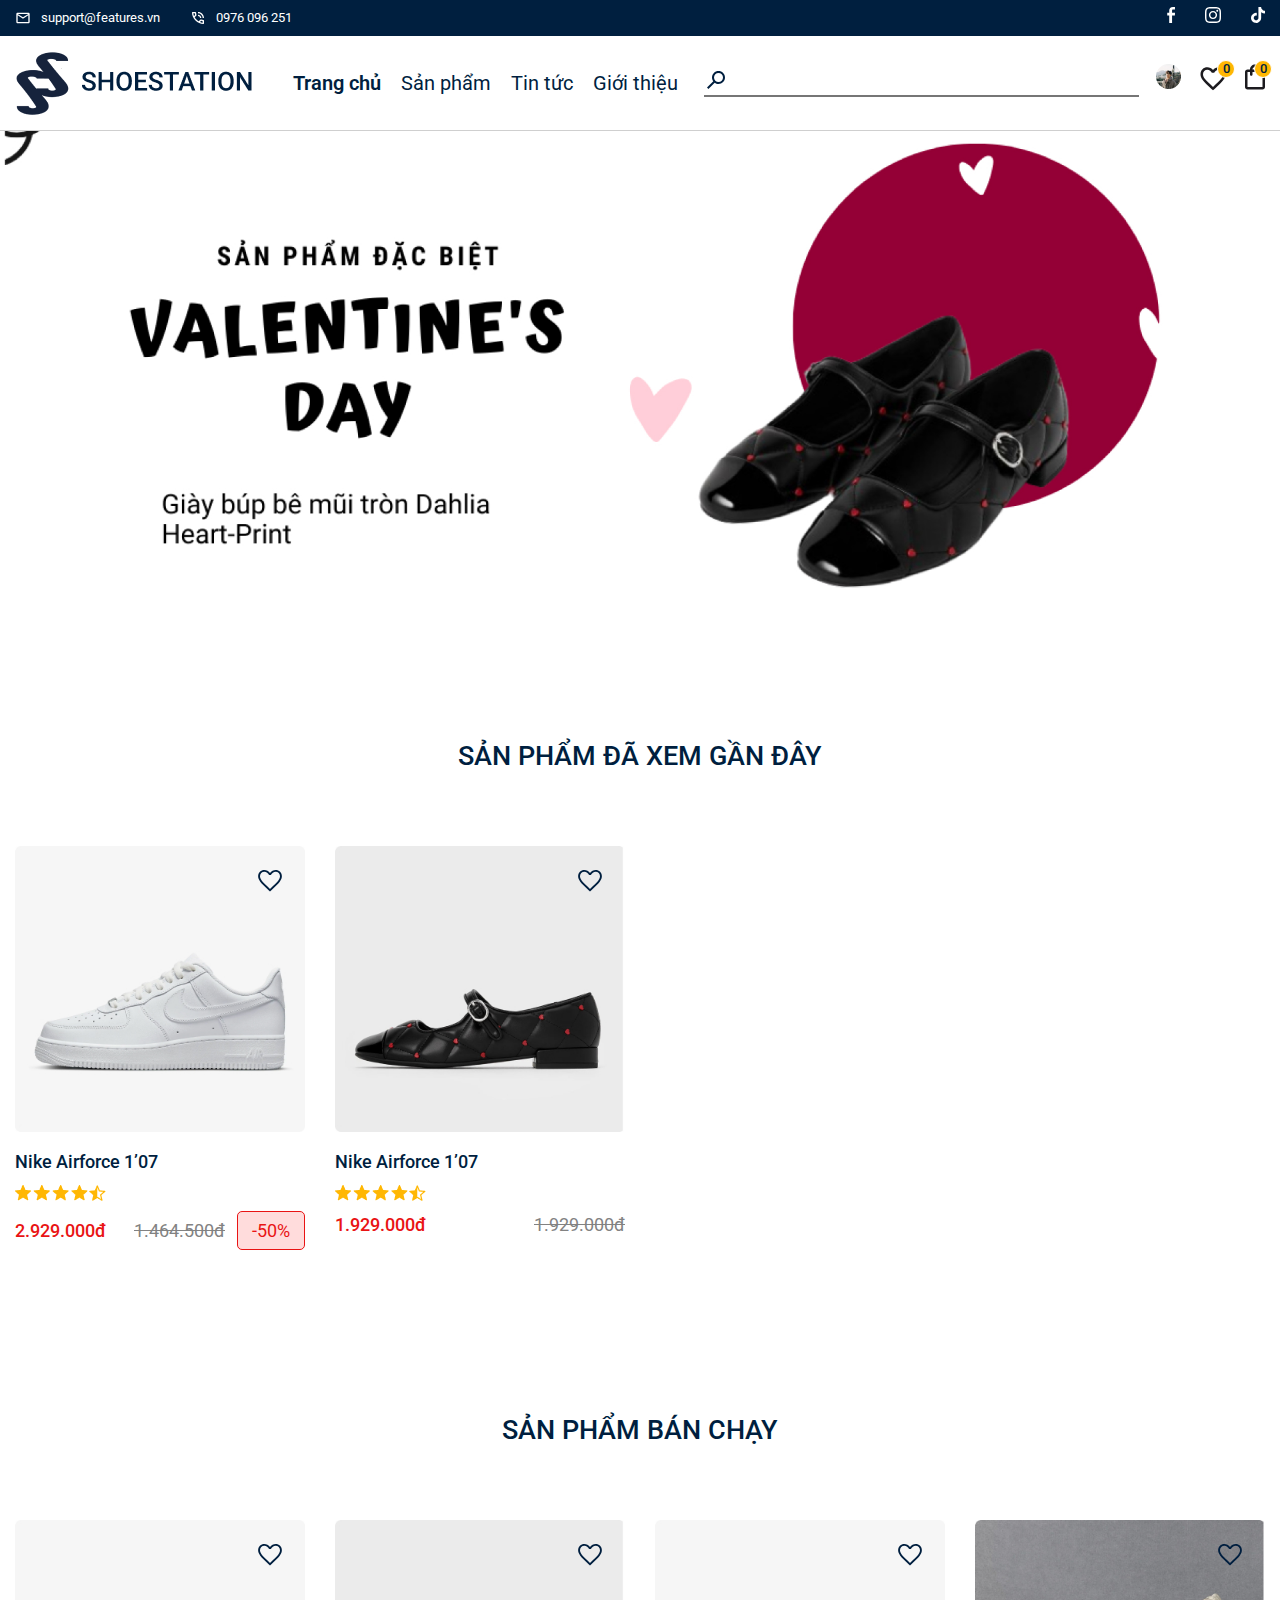
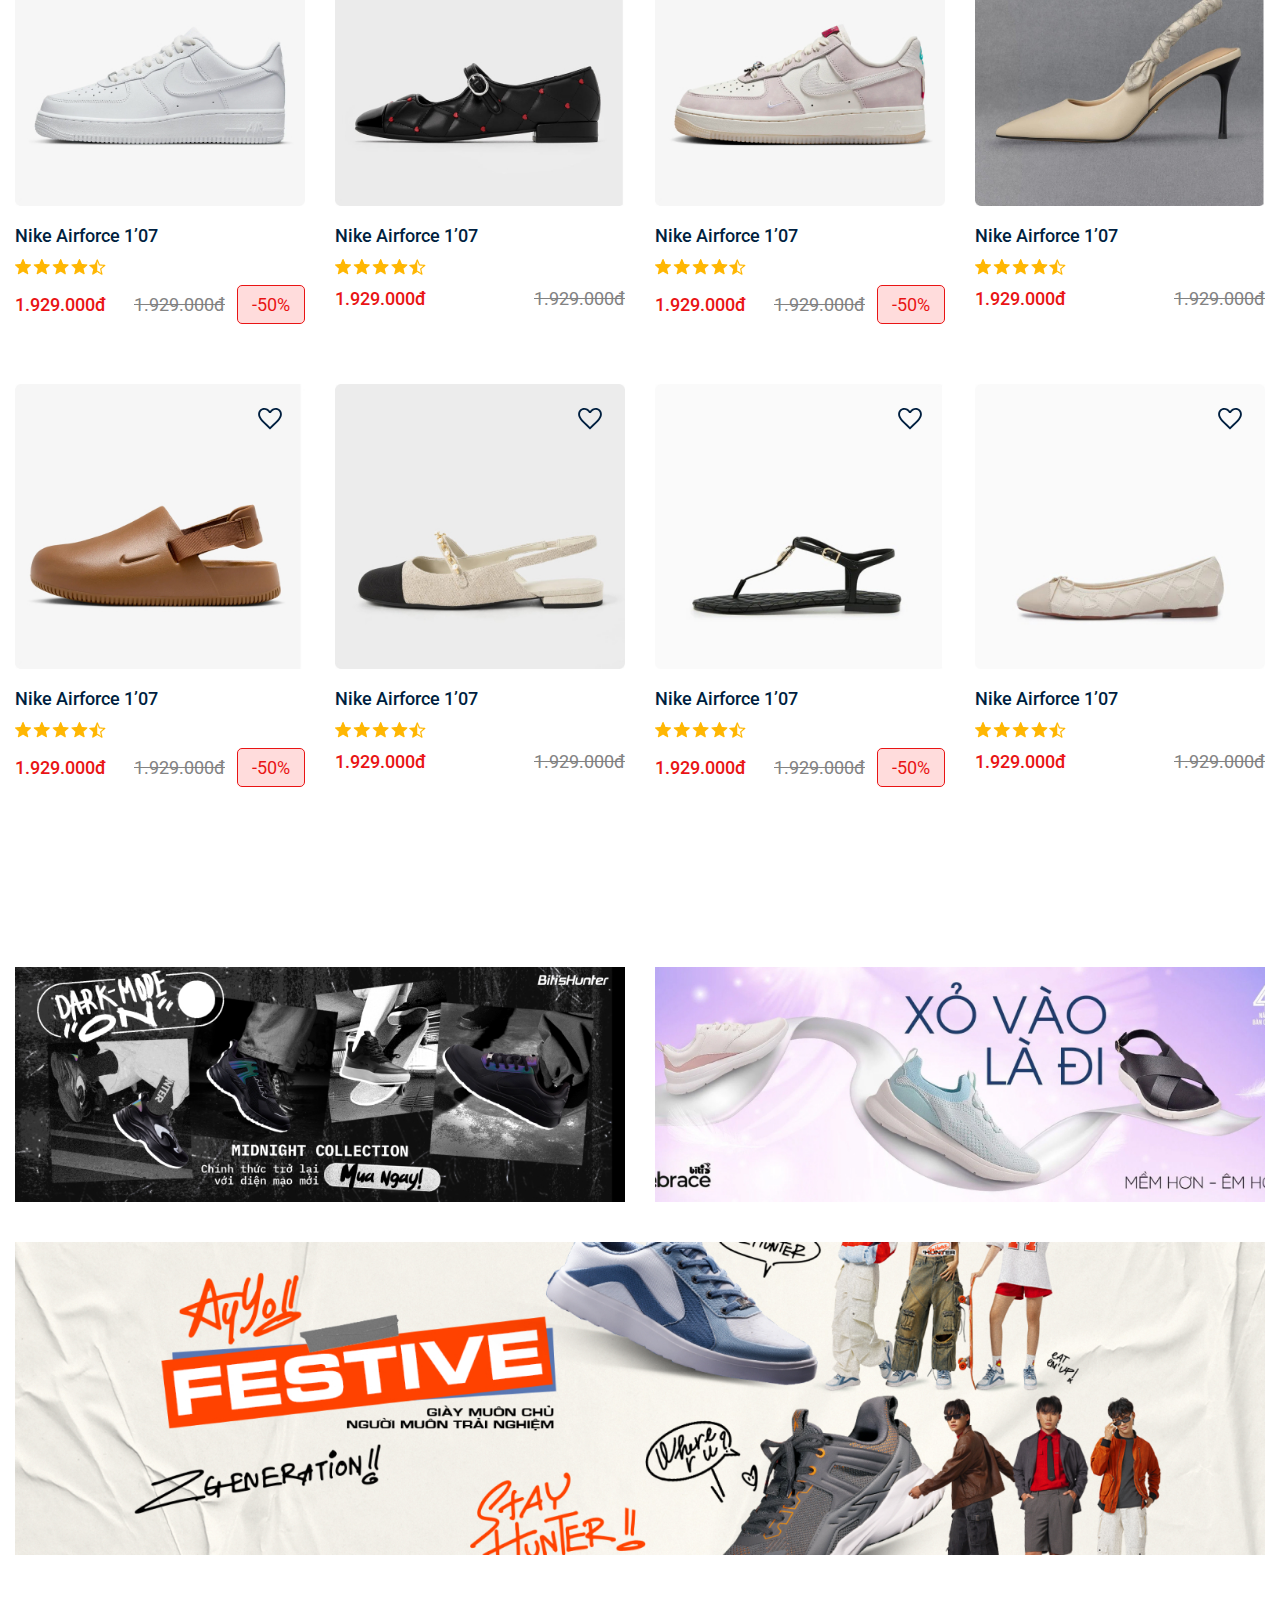
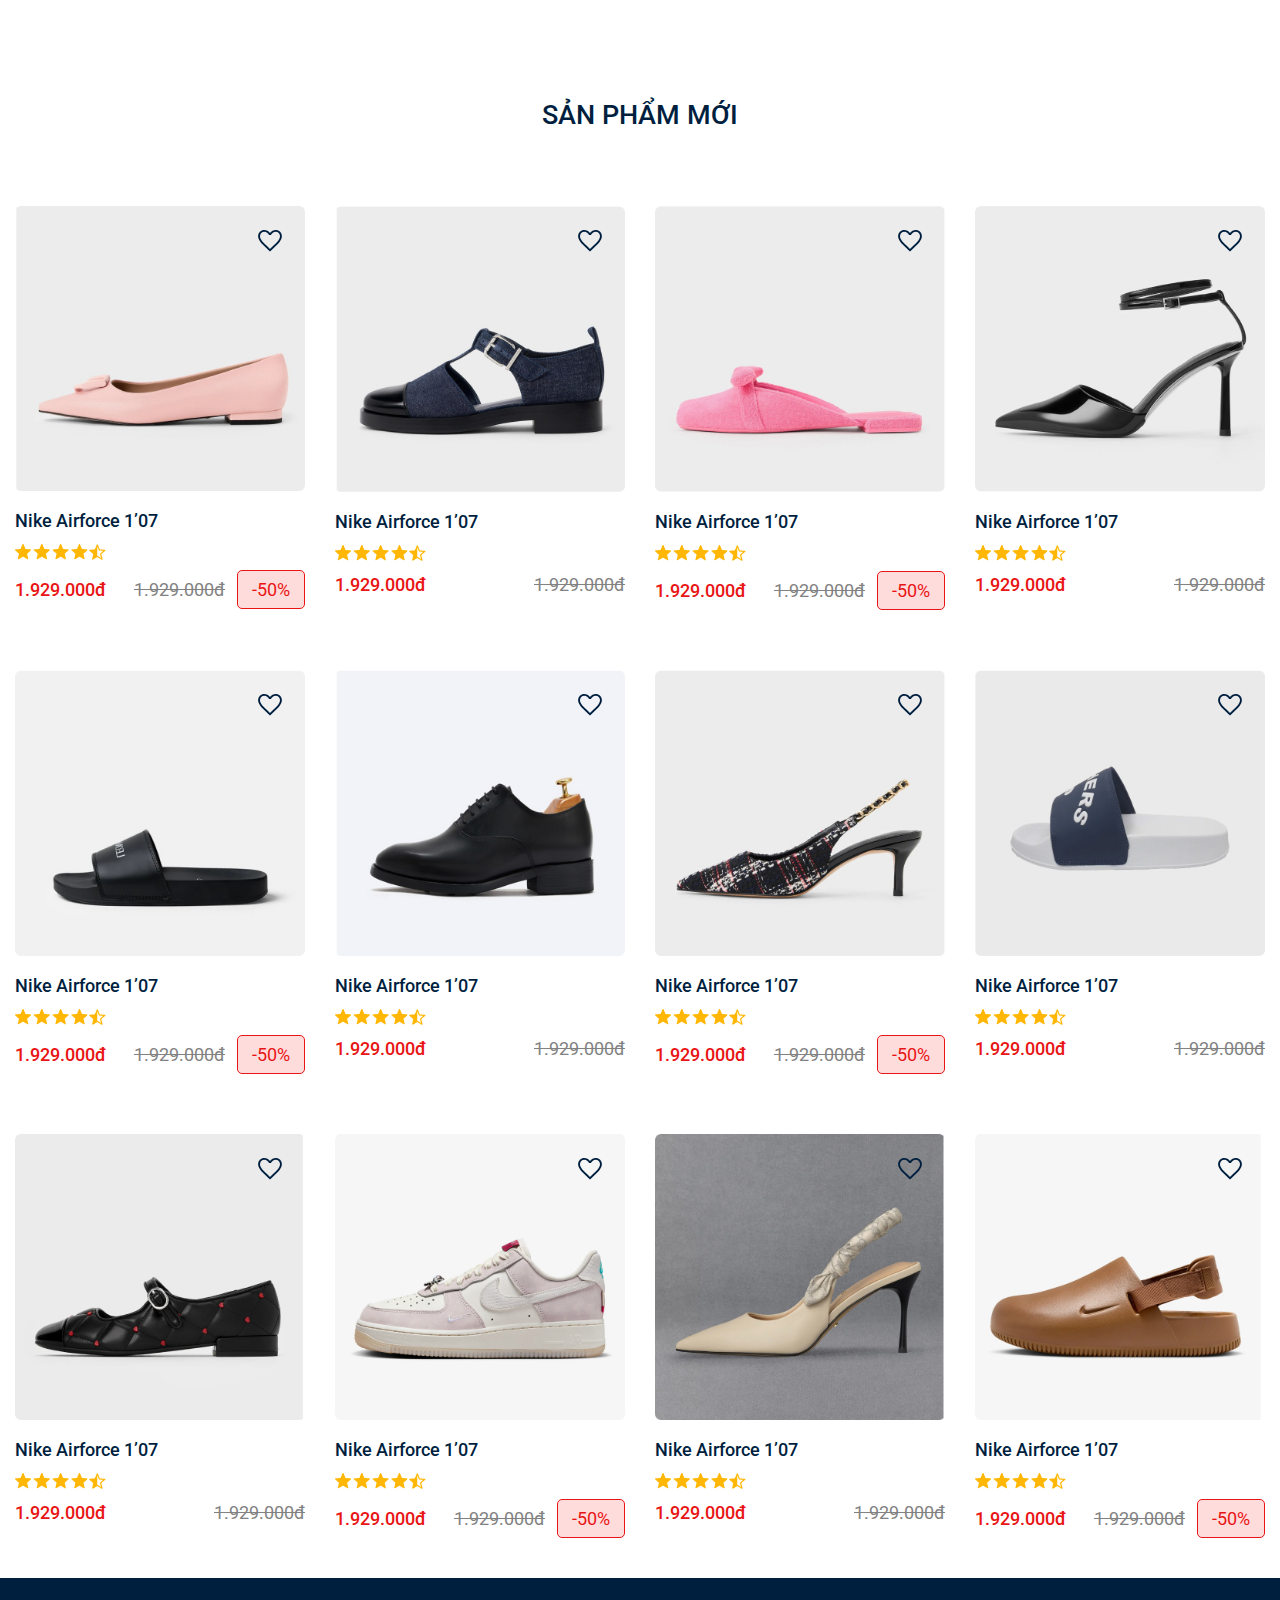
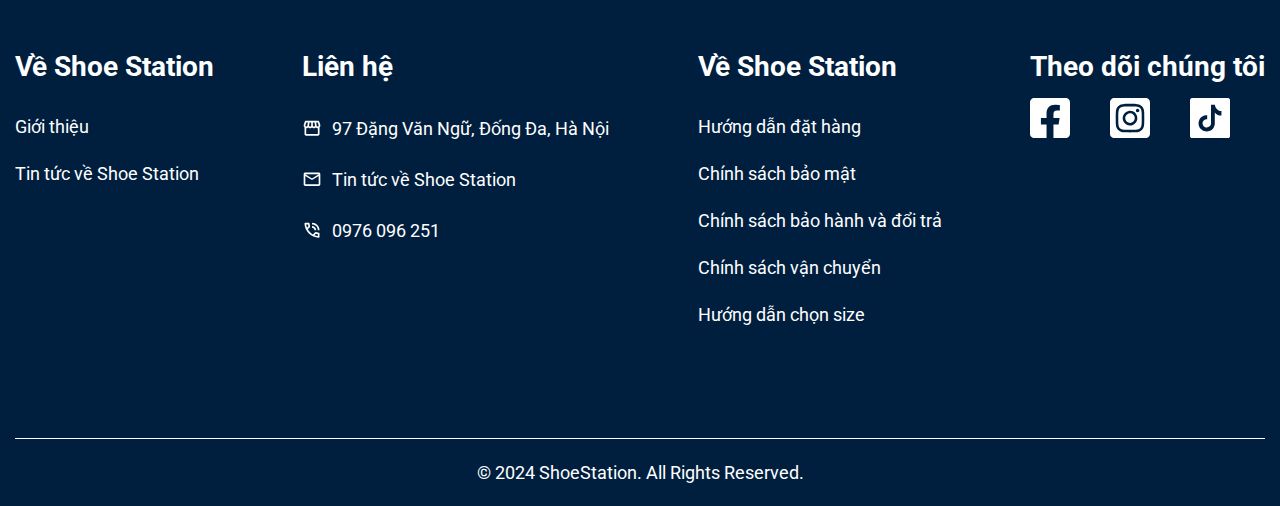
==== product.html @ 8f37c73a "update code" ====
<!DOCTYPE html>
<html lang="en">

<head>
  <meta charset="UTF-8">
  <meta name="viewport" content="width=device-width, initial-scale=1.0">
  <link rel="stylesheet" href="./css/style.css">
  <!-- font -->
  <link rel="preconnect" href="https://fonts.googleapis.com">
  <link rel="preconnect" href="https://fonts.gstatic.com" crossorigin>
  <link
    href="https://fonts.googleapis.com/css2?family=Roboto:ital,wght@0,300;0,400;0,500;1,300;1,400;1,500&display=swap"
    rel="stylesheet">
  <title>Shoestation</title>
</head>

<body>
  <div class="header-top">
    <div class="container">
      <div class="header-top__box">
        <div class="header-top__left">
          <div class="header-top__email">
            <svg xmlns="http://www.w3.org/2000/svg" width="16" height="16" viewBox="0 0 16 16" fill="none">
              <mask id="mask0_147_8189" style="mask-type:alpha" maskUnits="userSpaceOnUse" x="0" y="0" width="16"
                height="16">
                <rect width="16" height="16" fill="#D9D9D9" />
              </mask>
              <g mask="url(#mask0_147_8189)">
                <path
                  d="M2.66536 13.3327C2.2987 13.3327 1.98481 13.2021 1.7237 12.941C1.46259 12.6799 1.33203 12.366 1.33203 11.9993V3.99935C1.33203 3.63268 1.46259 3.31879 1.7237 3.05768C1.98481 2.79657 2.2987 2.66602 2.66536 2.66602H13.332C13.6987 2.66602 14.0126 2.79657 14.2737 3.05768C14.5348 3.31879 14.6654 3.63268 14.6654 3.99935V11.9993C14.6654 12.366 14.5348 12.6799 14.2737 12.941C14.0126 13.2021 13.6987 13.3327 13.332 13.3327H2.66536ZM7.9987 8.66602L2.66536 5.33268V11.9993H13.332V5.33268L7.9987 8.66602ZM7.9987 7.33268L13.332 3.99935H2.66536L7.9987 7.33268ZM2.66536 5.33268V3.99935V11.9993V5.33268Z"
                  fill="white" />
              </g>
            </svg>
            <a href="#">support@features.vn</a>
          </div>
          <div class="header-top__phone">
            <svg xmlns="http://www.w3.org/2000/svg" width="16" height="16" viewBox="0 0 16 16" fill="none">
              <mask id="mask0_147_8195" style="mask-type:alpha" maskUnits="userSpaceOnUse" x="0" y="0" width="16"
                height="16">
                <rect width="16" height="16" fill="#D9D9D9" />
              </mask>
              <g mask="url(#mask0_147_8195)">
                <path
                  d="M12.6667 8C12.6667 6.7 12.2139 5.59722 11.3083 4.69167C10.4028 3.78611 9.3 3.33333 8 3.33333V2C8.83333 2 9.61389 2.15833 10.3417 2.475C11.0694 2.79167 11.7028 3.21944 12.2417 3.75833C12.7806 4.29722 13.2083 4.93056 13.525 5.65833C13.8417 6.38611 14 7.16667 14 8H12.6667ZM10 8C10 7.44444 9.80556 6.97222 9.41667 6.58333C9.02778 6.19444 8.55556 6 8 6V4.66667C8.92222 4.66667 9.70833 4.99167 10.3583 5.64167C11.0083 6.29167 11.3333 7.07778 11.3333 8H10ZM13.3 14C11.9111 14 10.5389 13.6972 9.18333 13.0917C7.82778 12.4861 6.59444 11.6278 5.48333 10.5167C4.37222 9.40556 3.51389 8.17222 2.90833 6.81667C2.30278 5.46111 2 4.08889 2 2.7C2 2.5 2.06667 2.33333 2.2 2.2C2.33333 2.06667 2.5 2 2.7 2H5.4C5.55556 2 5.69444 2.05278 5.81667 2.15833C5.93889 2.26389 6.01111 2.38889 6.03333 2.53333L6.46667 4.86667C6.48889 5.04444 6.48333 5.19444 6.45 5.31667C6.41667 5.43889 6.35556 5.54444 6.26667 5.63333L4.65 7.26667C4.87222 7.67778 5.13611 8.075 5.44167 8.45833C5.74722 8.84167 6.08333 9.21111 6.45 9.56667C6.79444 9.91111 7.15556 10.2306 7.53333 10.525C7.91111 10.8194 8.31111 11.0889 8.73333 11.3333L10.3 9.76667C10.4 9.66667 10.5306 9.59167 10.6917 9.54167C10.8528 9.49167 11.0111 9.47778 11.1667 9.5L13.4667 9.96667C13.6222 10.0111 13.75 10.0917 13.85 10.2083C13.95 10.325 14 10.4556 14 10.6V13.3C14 13.5 13.9333 13.6667 13.8 13.8C13.6667 13.9333 13.5 14 13.3 14ZM4.01667 6L5.11667 4.9L4.83333 3.33333H3.35C3.40556 3.78889 3.48333 4.23889 3.58333 4.68333C3.68333 5.12778 3.82778 5.56667 4.01667 6ZM9.98333 11.9667C10.4167 12.1556 10.8583 12.3056 11.3083 12.4167C11.7583 12.5278 12.2111 12.6 12.6667 12.6333V11.1667L11.1 10.85L9.98333 11.9667Z"
                  fill="white" />
              </g>
            </svg>
            <a href="#">0976 096 251</a>
          </div>
        </div>
        <div class="header-top__right">
          <a href="#">
            <svg xmlns="http://www.w3.org/2000/svg" width="8" height="16" viewBox="0 0 8 16" fill="none">
              <path
                d="M2.21796 16V8.49234H0.234375V5.78922H2.21796V3.4804C2.21796 1.66611 3.38967 0 6.08955 0C7.18268 0 7.99101 0.10488 7.99101 0.10488L7.92732 2.62914C7.92732 2.62914 7.10296 2.6211 6.20338 2.6211C5.22976 2.6211 5.07377 3.07014 5.07377 3.81544V5.78922H8.00471L7.87718 8.49234H5.07377V16H2.21796Z"
                fill="white" />
            </svg>
          </a>
          <a href="#">
            <svg xmlns="http://www.w3.org/2000/svg" width="16" height="16" viewBox="0 0 16 16" fill="none">
              <path
                d="M5.33788 8C5.33788 6.5273 6.53146 5.33312 8.00423 5.33312C9.47699 5.33312 10.6712 6.5273 10.6712 8C10.6712 9.4727 9.47699 10.6669 8.00423 10.6669C6.53146 10.6669 5.33788 9.4727 5.33788 8ZM3.89616 8C3.89616 10.2688 5.73534 12.1079 8.00423 12.1079C10.2731 12.1079 12.1123 10.2688 12.1123 8C12.1123 5.7312 10.2731 3.8921 8.00423 3.8921C5.73534 3.8921 3.89616 5.7312 3.89616 8ZM11.3149 3.72922C11.3147 4.25941 11.7443 4.68939 12.2745 4.6896C12.8048 4.68981 13.2348 4.26018 13.235 3.72998C13.2352 3.19979 12.8055 2.76981 12.2753 2.7696C11.7453 2.76985 11.3153 3.19928 11.3149 3.72922ZM4.7721 14.5118C3.9921 14.4763 3.56814 14.3464 3.28641 14.2366C2.91289 14.0912 2.64638 13.918 2.36618 13.6382C2.08597 13.3584 1.91253 13.0922 1.76775 12.7187C1.65792 12.4371 1.528 12.013 1.49254 11.233C1.45376 10.3898 1.44601 10.1364 1.44601 8.00006C1.44601 5.86368 1.4544 5.61107 1.49254 4.7671C1.52806 3.98714 1.65895 3.5639 1.76775 3.28147C1.91317 2.90797 2.08636 2.64147 2.36618 2.36128C2.646 2.08109 2.91225 1.90765 3.28641 1.76288C3.56802 1.65306 3.9921 1.52314 4.7721 1.48768C5.61539 1.4489 5.86872 1.44115 8.00423 1.44115C10.1397 1.44115 10.3933 1.44954 11.2373 1.48768C12.0173 1.5232 12.4406 1.65408 12.723 1.76288C13.0965 1.90765 13.363 2.08147 13.6432 2.36128C13.9234 2.64109 14.0962 2.90797 14.2417 3.28147C14.3515 3.56307 14.4814 3.98714 14.5169 4.7671C14.5557 5.61107 14.5634 5.86368 14.5634 8.00006C14.5634 10.1364 14.5557 10.3891 14.5169 11.233C14.4813 12.013 14.3508 12.4369 14.2417 12.7187C14.0962 13.0922 13.9231 13.3587 13.6432 13.6382C13.3634 13.9178 13.0965 14.0912 12.723 14.2366C12.4414 14.3464 12.0173 14.4764 11.2373 14.5118C10.394 14.5506 10.1407 14.5583 8.00423 14.5583C5.86776 14.5583 5.61514 14.5506 4.7721 14.5118ZM4.70585 0.048448C3.85417 0.087232 3.2722 0.222272 2.76395 0.420032C2.2376 0.624256 1.79201 0.89824 1.34674 1.34278C0.901478 1.78733 0.628187 2.2336 0.423955 2.75994C0.226187 3.26848 0.0911417 3.85011 0.0523562 4.70176C0.0129306 5.55475 0.00390625 5.82746 0.00390625 8C0.00390625 10.1725 0.0129306 10.4452 0.0523562 11.2982C0.0911417 12.15 0.226187 12.7315 0.423955 13.2401C0.628187 13.7661 0.901542 14.2129 1.34674 14.6572C1.79195 15.1016 2.2376 15.3752 2.76395 15.58C3.27316 15.7777 3.85417 15.9128 4.70585 15.9516C5.55933 15.9903 5.8316 16 8.00423 16C10.1769 16 10.4496 15.991 11.3026 15.9516C12.1543 15.9128 12.7359 15.7777 13.2445 15.58C13.7705 15.3752 14.2164 15.1018 14.6617 14.6572C15.107 14.2127 15.3797 13.7661 15.5845 13.2401C15.7823 12.7315 15.918 12.1499 15.9561 11.2982C15.9949 10.4446 16.0039 10.1725 16.0039 8C16.0039 5.82746 15.9949 5.55475 15.9561 4.70176C15.9173 3.85005 15.7823 3.26816 15.5845 2.75994C15.3797 2.23392 15.1063 1.78803 14.6617 1.34278C14.2171 0.897536 13.7705 0.624256 13.2451 0.420032C12.7359 0.222272 12.1543 0.086592 11.3032 0.048448C10.4502 0.009664 10.1775 0 8.00487 0C5.83224 0 5.55933 0.009024 4.70585 0.048448Z"
                fill="white" />
            </svg>
          </a>
          <a href="#">
            <svg xmlns="http://www.w3.org/2000/svg" width="14" height="16" viewBox="0 0 14 16" fill="none">
              <path
                d="M13.9998 6.55969C12.6241 6.56298 11.282 6.13392 10.1633 5.33313V10.9181C10.1629 11.9525 9.84674 12.9622 9.25706 13.812C8.66738 14.6619 7.83229 15.3115 6.86347 15.6739C5.89464 16.0364 4.83825 16.0944 3.83556 15.8402C2.83286 15.5861 1.93165 15.0319 1.25243 14.2517C0.573211 13.4716 0.148357 12.5026 0.0346788 11.4745C-0.0789997 10.4464 0.123915 9.40803 0.616291 8.49833C1.10867 7.58863 1.86704 6.85093 2.78999 6.38387C3.71294 5.91681 4.75649 5.74265 5.7811 5.88469V8.69375C5.31224 8.54627 4.80876 8.55071 4.34258 8.70644C3.87639 8.86217 3.47134 9.16123 3.18525 9.56089C2.89916 9.96056 2.74668 10.4404 2.74958 10.9319C2.75247 11.4234 2.9106 11.9014 3.20137 12.2977C3.49214 12.694 3.9007 12.9882 4.36868 13.1385C4.83667 13.2887 5.34016 13.2872 5.80725 13.1342C6.27434 12.9812 6.68115 12.6845 6.96957 12.2866C7.258 11.8886 7.4133 11.4096 7.41329 10.9181V0H10.1633C10.1614 0.232231 10.1808 0.464146 10.2214 0.692813C10.317 1.20328 10.5157 1.68888 10.8053 2.11992C11.095 2.55096 11.4696 2.91837 11.9061 3.19969C12.5272 3.61034 13.2553 3.82922 13.9998 3.82906V6.55969Z"
                fill="white" />
            </svg>
          </a>
        </div>
      </div>
    </div>
  </div>
  <header class="section-header">
    <div class="container">
      <div class="header">
        <div class="header__logo">
          <img src="./images/logo.png" alt="logo">
        </div>
        <ul class="header__menu">
          <li class="header__menu-primary"><a href="#">Trang chủ</a></li>
          <li> <a href="sanpham.html">Sản phẩm</a></li>
          <li><a href="tintuc.html">Tin tức</a></li>
          <li><a href="gioithieu.html">Giới thiệu</a></li>
        </ul>
        <div class="header__right">
          <div class="header__right-search">
            <svg xmlns="http://www.w3.org/2000/svg" width="24" height="24" viewBox="0 0 24 24" fill="none">
              <mask id="mask0_147_8231" style="mask-type:alpha" maskUnits="userSpaceOnUse" x="0" y="0" width="24"
                height="24">
                <rect width="24" height="24" transform="matrix(-1 0 0 1 24 0)" fill="#D9D9D9" />
              </mask>
              <g mask="url(#mask0_147_8231)">
                <path
                  d="M4.4 21L10.7 14.7C11.2 15.1 11.775 15.4167 12.425 15.65C13.075 15.8833 13.7667 16 14.5 16C16.3167 16 17.8542 15.3708 19.1125 14.1125C20.3708 12.8542 21 11.3167 21 9.5C21 7.68333 20.3708 6.14583 19.1125 4.8875C17.8542 3.62917 16.3167 3 14.5 3C12.6833 3 11.1458 3.62917 9.8875 4.8875C8.62917 6.14583 8 7.68333 8 9.5C8 10.2333 8.11667 10.925 8.35 11.575C8.58333 12.225 8.9 12.8 9.3 13.3L3 19.6L4.4 21ZM14.5 14C13.25 14 12.1875 13.5625 11.3125 12.6875C10.4375 11.8125 10 10.75 10 9.5C10 8.25 10.4375 7.1875 11.3125 6.3125C12.1875 5.4375 13.25 5 14.5 5C15.75 5 16.8125 5.4375 17.6875 6.3125C18.5625 7.1875 19 8.25 19 9.5C19 10.75 18.5625 11.8125 17.6875 12.6875C16.8125 13.5625 15.75 14 14.5 14Z"
                  fill="#001F3F" />
              </g>
            </svg>
            <input type="text">
          </div>
          <div class="header__list-icon">
            <a href="#" class="header__avata"><img src="./images/avata.png" alt="avata">
            </a>
            <a href="#" class="header__wishlist">
              <svg xmlns="http://www.w3.org/2000/svg" width="30" height="30" viewBox="0 0 30 30" fill="none">
                <mask id="mask0_147_8240" style="mask-type:alpha" maskUnits="userSpaceOnUse" x="0" y="0" width="30"
                  height="30">
                  <rect width="30" height="30" fill="#D9D9D9" />
                </mask>
                <g mask="url(#mask0_147_8240)">
                  <path
                    d="M15 26.25L13.1875 24.625C11.0833 22.7292 9.34375 21.0938 7.96875 19.7188C6.59375 18.3437 5.5 17.1094 4.6875 16.0156C3.875 14.9219 3.30729 13.9167 2.98438 13C2.66146 12.0833 2.5 11.1458 2.5 10.1875C2.5 8.22917 3.15625 6.59375 4.46875 5.28125C5.78125 3.96875 7.41667 3.3125 9.375 3.3125C10.4583 3.3125 11.4896 3.54167 12.4687 4C13.4479 4.45833 14.2917 5.10417 15 5.9375C15.7083 5.10417 16.5521 4.45833 17.5313 4C18.5104 3.54167 19.5417 3.3125 20.625 3.3125C22.5833 3.3125 24.2188 3.96875 25.5313 5.28125C26.8438 6.59375 27.5 8.22917 27.5 10.1875C27.5 11.1458 27.3385 12.0833 27.0156 13C26.6927 13.9167 26.125 14.9219 25.3125 16.0156C24.5 17.1094 23.4063 18.3437 22.0312 19.7188C20.6562 21.0938 18.9167 22.7292 16.8125 24.625L15 26.25ZM15 22.875C17 21.0833 18.6458 19.5469 19.9375 18.2656C21.2292 16.9844 22.25 15.8698 23 14.9219C23.75 13.974 24.2708 13.1302 24.5625 12.3906C24.8542 11.651 25 10.9167 25 10.1875C25 8.9375 24.5833 7.89583 23.75 7.0625C22.9167 6.22917 21.875 5.8125 20.625 5.8125C19.6458 5.8125 18.7396 6.08854 17.9062 6.64063C17.0729 7.19271 16.5 7.89583 16.1875 8.75H13.8125C13.5 7.89583 12.9271 7.19271 12.0938 6.64063C11.2604 6.08854 10.3542 5.8125 9.375 5.8125C8.125 5.8125 7.08333 6.22917 6.25 7.0625C5.41667 7.89583 5 8.9375 5 10.1875C5 10.9167 5.14583 11.651 5.4375 12.3906C5.72917 13.1302 6.25 13.974 7 14.9219C7.75 15.8698 8.77083 16.9844 10.0625 18.2656C11.3542 19.5469 13 21.0833 15 22.875Z"
                    fill="#1C1B1F" />
                </g>
              </svg>
              <span>0</span>
            </a>
            <a href="#" class="header__cart">
              <svg xmlns="http://www.w3.org/2000/svg" width="20" height="26" viewBox="0 0 20 26" fill="none">
                <path
                  d="M2.5 25.5C1.8125 25.5 1.22396 25.2552 0.734375 24.7656C0.244792 24.276 0 23.6875 0 23V8C0 7.3125 0.244792 6.72396 0.734375 6.23438C1.22396 5.74479 1.8125 5.5 2.5 5.5H5C5 4.125 5.48958 2.94792 6.46875 1.96875C7.44792 0.989583 8.625 0.5 10 0.5C11.375 0.5 12.5521 0.989583 13.5312 1.96875C14.5104 2.94792 15 4.125 15 5.5H17.5C18.1875 5.5 18.776 5.74479 19.2656 6.23438C19.7552 6.72396 20 7.3125 20 8V23C20 23.6875 19.7552 24.276 19.2656 24.7656C18.776 25.2552 18.1875 25.5 17.5 25.5H2.5ZM2.5 23H17.5V8H15V10.5C15 10.8542 14.8802 11.151 14.6406 11.3906C14.401 11.6302 14.1042 11.75 13.75 11.75C13.3958 11.75 13.099 11.6302 12.8594 11.3906C12.6198 11.151 12.5 10.8542 12.5 10.5V8H7.5V10.5C7.5 10.8542 7.38021 11.151 7.14063 11.3906C6.90104 11.6302 6.60417 11.75 6.25 11.75C5.89583 11.75 5.59896 11.6302 5.35937 11.3906C5.11979 11.151 5 10.8542 5 10.5V8H2.5V23ZM7.5 5.5H12.5C12.5 4.8125 12.2552 4.22396 11.7656 3.73438C11.276 3.24479 10.6875 3 10 3C9.3125 3 8.72396 3.24479 8.23438 3.73438C7.74479 4.22396 7.5 4.8125 7.5 5.5Z"
                  fill="#1C1B1F" />
              </svg>
              <span>0</span>
            </a>
          </div>
        </div>
      </div>
    </div>
  </header>
  <section>
    <a href="#">
      <img src="./images/banner.jpg" alt="banner">
    </a>
  </section>
  <!-- san pham da xem gan day -->
  <section class="section">
    <div class="container">
      <h2 class="title">SẢN PHẨM ĐÃ XEM GẦN ĐÂY</h2>
      <div class="row">
        <div class="col" style="--col-xs: 6; --col-md: 4; --col-lg: 3; --col-xl: 3">
          <a href="#" class="product">
            <div class="product__box-img">
              <img src="./images/product.jpg" alt="product">

              <svg xmlns="http://www.w3.org/2000/svg" width="24" height="23" viewBox="0 0 24 23" fill="none">
                <path
                  d="M12 22.4086L10.6202 21.1682C8.54808 19.2884 6.83454 17.673 5.47956 16.3221C4.1246 14.9711 3.0509 13.7688 2.25844 12.7151C1.46596 11.6614 0.912271 10.7003 0.597375 9.83169C0.282458 8.9631 0.125 8.0817 0.125 7.18747C0.125 5.41345 0.723156 3.92828 1.91947 2.73197C3.11578 1.53566 4.60095 0.9375 6.37497 0.9375C7.46632 0.9375 8.49757 1.19272 9.46872 1.70316C10.4399 2.21357 11.2836 2.94554 12 3.89906C12.7163 2.94554 13.5601 2.21357 14.5312 1.70316C15.5024 1.19272 16.5336 0.9375 17.625 0.9375C19.399 0.9375 20.8842 1.53566 22.0805 2.73197C23.2768 3.92828 23.8749 5.41345 23.8749 7.18747C23.8749 8.0817 23.7175 8.9631 23.4026 9.83169C23.0877 10.7003 22.534 11.6614 21.7415 12.7151C20.949 13.7688 19.8773 14.9711 18.5264 16.3221C17.1754 17.673 15.4599 19.2884 13.3798 21.1682L12 22.4086ZM12 19.875C14 18.0753 15.6458 16.5328 16.9375 15.2476C18.2291 13.9623 19.25 12.8457 20 11.8978C20.75 10.9499 21.2708 10.1081 21.5625 9.37256C21.8541 8.63698 22 7.90862 22 7.18747C22 5.93747 21.5833 4.8958 20.75 4.06247C19.9166 3.22914 18.875 2.81247 17.625 2.81247C16.6378 2.81247 15.7255 3.09252 14.8882 3.65263C14.0509 4.21271 13.3878 4.99196 12.899 5.99038H11.1009C10.6041 4.98396 9.93908 4.2027 9.10575 3.6466C8.27242 3.09051 7.36216 2.81247 6.37497 2.81247C5.13299 2.81247 4.09332 3.22914 3.25597 4.06247C2.41864 4.8958 1.99997 5.93747 1.99997 7.18747C1.99997 7.90862 2.1458 8.63698 2.43747 9.37256C2.72914 10.1081 3.24997 10.9499 3.99997 11.8978C4.74997 12.8457 5.7708 13.9603 7.06247 15.2416C8.35414 16.5228 9.99997 18.0673 12 19.875Z"
                  fill="#001F3F" />
              </svg>

            </div>
            <div class="product__content">
              <div class="product__name">Nike Airforce 1’07</div>
              <div class="product__star">
                <img src="./images/star.png" alt="star">
              </div>
              <div class="product__price">
                <div>
                  <span class="product__price-now">2.929.000đ</span>
                  <span class="product__price-del">1.464.500đ</span>
                </div>
                <div class="product__sale">-50%</div>
              </div>
            </div>
          </a>
        </div>
        <div class="col" style="--col-xs: 6; --col-md: 4; --col-lg: 3; --col-xl: 3">
          <a href="#" class="product">
            <div class="product__box-img">
              <img src="./images/product2.jpg" alt="product">

              <svg xmlns="http://www.w3.org/2000/svg" width="24" height="23" viewBox="0 0 24 23" fill="none">
                <path
                  d="M12 22.4086L10.6202 21.1682C8.54808 19.2884 6.83454 17.673 5.47956 16.3221C4.1246 14.9711 3.0509 13.7688 2.25844 12.7151C1.46596 11.6614 0.912271 10.7003 0.597375 9.83169C0.282458 8.9631 0.125 8.0817 0.125 7.18747C0.125 5.41345 0.723156 3.92828 1.91947 2.73197C3.11578 1.53566 4.60095 0.9375 6.37497 0.9375C7.46632 0.9375 8.49757 1.19272 9.46872 1.70316C10.4399 2.21357 11.2836 2.94554 12 3.89906C12.7163 2.94554 13.5601 2.21357 14.5312 1.70316C15.5024 1.19272 16.5336 0.9375 17.625 0.9375C19.399 0.9375 20.8842 1.53566 22.0805 2.73197C23.2768 3.92828 23.8749 5.41345 23.8749 7.18747C23.8749 8.0817 23.7175 8.9631 23.4026 9.83169C23.0877 10.7003 22.534 11.6614 21.7415 12.7151C20.949 13.7688 19.8773 14.9711 18.5264 16.3221C17.1754 17.673 15.4599 19.2884 13.3798 21.1682L12 22.4086ZM12 19.875C14 18.0753 15.6458 16.5328 16.9375 15.2476C18.2291 13.9623 19.25 12.8457 20 11.8978C20.75 10.9499 21.2708 10.1081 21.5625 9.37256C21.8541 8.63698 22 7.90862 22 7.18747C22 5.93747 21.5833 4.8958 20.75 4.06247C19.9166 3.22914 18.875 2.81247 17.625 2.81247C16.6378 2.81247 15.7255 3.09252 14.8882 3.65263C14.0509 4.21271 13.3878 4.99196 12.899 5.99038H11.1009C10.6041 4.98396 9.93908 4.2027 9.10575 3.6466C8.27242 3.09051 7.36216 2.81247 6.37497 2.81247C5.13299 2.81247 4.09332 3.22914 3.25597 4.06247C2.41864 4.8958 1.99997 5.93747 1.99997 7.18747C1.99997 7.90862 2.1458 8.63698 2.43747 9.37256C2.72914 10.1081 3.24997 10.9499 3.99997 11.8978C4.74997 12.8457 5.7708 13.9603 7.06247 15.2416C8.35414 16.5228 9.99997 18.0673 12 19.875Z"
                  fill="#001F3F" />
              </svg>
            </div>
            <div class="product__content">
              <div class="product__name">Nike Airforce 1’07</div>
              <div class="product__star">
                <img src="./images/star.png" alt="star">
              </div>
              <div class="product__price">
                <span class="product__price-now">1.929.000đ</span>
                <span class="product__price-del">1.929.000đ</span>
              </div>
            </div>
          </a>
        </div>
      </div>
    </div>
  </section>
  <!-- san pham ban -->
  <section class="section">
    <div class="container">
      <h2 class="title">SẢN PHẨM BÁN CHẠY</h2>
      <div class="row">
        <div class="col" style="--col-xs: 6; --col-md: 4; --col-lg: 3; --col-xl: 3">
          <a href="#" class="product">
            <div class="product__box-img">
              <img src="./images/product.jpg" alt="product">

              <svg xmlns="http://www.w3.org/2000/svg" width="24" height="23" viewBox="0 0 24 23" fill="none">
                <path
                  d="M12 22.4086L10.6202 21.1682C8.54808 19.2884 6.83454 17.673 5.47956 16.3221C4.1246 14.9711 3.0509 13.7688 2.25844 12.7151C1.46596 11.6614 0.912271 10.7003 0.597375 9.83169C0.282458 8.9631 0.125 8.0817 0.125 7.18747C0.125 5.41345 0.723156 3.92828 1.91947 2.73197C3.11578 1.53566 4.60095 0.9375 6.37497 0.9375C7.46632 0.9375 8.49757 1.19272 9.46872 1.70316C10.4399 2.21357 11.2836 2.94554 12 3.89906C12.7163 2.94554 13.5601 2.21357 14.5312 1.70316C15.5024 1.19272 16.5336 0.9375 17.625 0.9375C19.399 0.9375 20.8842 1.53566 22.0805 2.73197C23.2768 3.92828 23.8749 5.41345 23.8749 7.18747C23.8749 8.0817 23.7175 8.9631 23.4026 9.83169C23.0877 10.7003 22.534 11.6614 21.7415 12.7151C20.949 13.7688 19.8773 14.9711 18.5264 16.3221C17.1754 17.673 15.4599 19.2884 13.3798 21.1682L12 22.4086ZM12 19.875C14 18.0753 15.6458 16.5328 16.9375 15.2476C18.2291 13.9623 19.25 12.8457 20 11.8978C20.75 10.9499 21.2708 10.1081 21.5625 9.37256C21.8541 8.63698 22 7.90862 22 7.18747C22 5.93747 21.5833 4.8958 20.75 4.06247C19.9166 3.22914 18.875 2.81247 17.625 2.81247C16.6378 2.81247 15.7255 3.09252 14.8882 3.65263C14.0509 4.21271 13.3878 4.99196 12.899 5.99038H11.1009C10.6041 4.98396 9.93908 4.2027 9.10575 3.6466C8.27242 3.09051 7.36216 2.81247 6.37497 2.81247C5.13299 2.81247 4.09332 3.22914 3.25597 4.06247C2.41864 4.8958 1.99997 5.93747 1.99997 7.18747C1.99997 7.90862 2.1458 8.63698 2.43747 9.37256C2.72914 10.1081 3.24997 10.9499 3.99997 11.8978C4.74997 12.8457 5.7708 13.9603 7.06247 15.2416C8.35414 16.5228 9.99997 18.0673 12 19.875Z"
                  fill="#001F3F" />
              </svg>

            </div>
            <div class="product__content">
              <div class="product__name">Nike Airforce 1’07</div>
              <div class="product__star">
                <img src="./images/star.png" alt="star">
              </div>
              <div class="product__price">
                <div>
                  <span class="product__price-now">1.929.000đ</span>
                  <span class="product__price-del">1.929.000đ</span>
                </div>
                <div class="product__sale">-50%</div>
              </div>
            </div>
          </a>
        </div>
        <div class="col" style="--col-xs: 6; --col-md: 4; --col-lg: 3; --col-xl: 3">
          <a href="#" class="product">
            <div class="product__box-img">
              <img src="./images/product2.jpg" alt="product">

              <svg xmlns="http://www.w3.org/2000/svg" width="24" height="23" viewBox="0 0 24 23" fill="none">
                <path
                  d="M12 22.4086L10.6202 21.1682C8.54808 19.2884 6.83454 17.673 5.47956 16.3221C4.1246 14.9711 3.0509 13.7688 2.25844 12.7151C1.46596 11.6614 0.912271 10.7003 0.597375 9.83169C0.282458 8.9631 0.125 8.0817 0.125 7.18747C0.125 5.41345 0.723156 3.92828 1.91947 2.73197C3.11578 1.53566 4.60095 0.9375 6.37497 0.9375C7.46632 0.9375 8.49757 1.19272 9.46872 1.70316C10.4399 2.21357 11.2836 2.94554 12 3.89906C12.7163 2.94554 13.5601 2.21357 14.5312 1.70316C15.5024 1.19272 16.5336 0.9375 17.625 0.9375C19.399 0.9375 20.8842 1.53566 22.0805 2.73197C23.2768 3.92828 23.8749 5.41345 23.8749 7.18747C23.8749 8.0817 23.7175 8.9631 23.4026 9.83169C23.0877 10.7003 22.534 11.6614 21.7415 12.7151C20.949 13.7688 19.8773 14.9711 18.5264 16.3221C17.1754 17.673 15.4599 19.2884 13.3798 21.1682L12 22.4086ZM12 19.875C14 18.0753 15.6458 16.5328 16.9375 15.2476C18.2291 13.9623 19.25 12.8457 20 11.8978C20.75 10.9499 21.2708 10.1081 21.5625 9.37256C21.8541 8.63698 22 7.90862 22 7.18747C22 5.93747 21.5833 4.8958 20.75 4.06247C19.9166 3.22914 18.875 2.81247 17.625 2.81247C16.6378 2.81247 15.7255 3.09252 14.8882 3.65263C14.0509 4.21271 13.3878 4.99196 12.899 5.99038H11.1009C10.6041 4.98396 9.93908 4.2027 9.10575 3.6466C8.27242 3.09051 7.36216 2.81247 6.37497 2.81247C5.13299 2.81247 4.09332 3.22914 3.25597 4.06247C2.41864 4.8958 1.99997 5.93747 1.99997 7.18747C1.99997 7.90862 2.1458 8.63698 2.43747 9.37256C2.72914 10.1081 3.24997 10.9499 3.99997 11.8978C4.74997 12.8457 5.7708 13.9603 7.06247 15.2416C8.35414 16.5228 9.99997 18.0673 12 19.875Z"
                  fill="#001F3F" />
              </svg>
            </div>
            <div class="product__content">
              <div class="product__name">Nike Airforce 1’07</div>
              <div class="product__star">
                <img src="./images/star.png" alt="star">
              </div>
              <div class="product__price">
                <span class="product__price-now">1.929.000đ</span>
                <span class="product__price-del">1.929.000đ</span>
              </div>
            </div>
          </a>
        </div>
        <div class="col" style="--col-xs: 6; --col-md: 4; --col-lg: 3; --col-xl: 3">
          <a href="#" class="product">
            <div class="product__box-img">
              <img src="./images/product3.jpg" alt="product">

              <svg xmlns="http://www.w3.org/2000/svg" width="24" height="23" viewBox="0 0 24 23" fill="none">
                <path
                  d="M12 22.4086L10.6202 21.1682C8.54808 19.2884 6.83454 17.673 5.47956 16.3221C4.1246 14.9711 3.0509 13.7688 2.25844 12.7151C1.46596 11.6614 0.912271 10.7003 0.597375 9.83169C0.282458 8.9631 0.125 8.0817 0.125 7.18747C0.125 5.41345 0.723156 3.92828 1.91947 2.73197C3.11578 1.53566 4.60095 0.9375 6.37497 0.9375C7.46632 0.9375 8.49757 1.19272 9.46872 1.70316C10.4399 2.21357 11.2836 2.94554 12 3.89906C12.7163 2.94554 13.5601 2.21357 14.5312 1.70316C15.5024 1.19272 16.5336 0.9375 17.625 0.9375C19.399 0.9375 20.8842 1.53566 22.0805 2.73197C23.2768 3.92828 23.8749 5.41345 23.8749 7.18747C23.8749 8.0817 23.7175 8.9631 23.4026 9.83169C23.0877 10.7003 22.534 11.6614 21.7415 12.7151C20.949 13.7688 19.8773 14.9711 18.5264 16.3221C17.1754 17.673 15.4599 19.2884 13.3798 21.1682L12 22.4086ZM12 19.875C14 18.0753 15.6458 16.5328 16.9375 15.2476C18.2291 13.9623 19.25 12.8457 20 11.8978C20.75 10.9499 21.2708 10.1081 21.5625 9.37256C21.8541 8.63698 22 7.90862 22 7.18747C22 5.93747 21.5833 4.8958 20.75 4.06247C19.9166 3.22914 18.875 2.81247 17.625 2.81247C16.6378 2.81247 15.7255 3.09252 14.8882 3.65263C14.0509 4.21271 13.3878 4.99196 12.899 5.99038H11.1009C10.6041 4.98396 9.93908 4.2027 9.10575 3.6466C8.27242 3.09051 7.36216 2.81247 6.37497 2.81247C5.13299 2.81247 4.09332 3.22914 3.25597 4.06247C2.41864 4.8958 1.99997 5.93747 1.99997 7.18747C1.99997 7.90862 2.1458 8.63698 2.43747 9.37256C2.72914 10.1081 3.24997 10.9499 3.99997 11.8978C4.74997 12.8457 5.7708 13.9603 7.06247 15.2416C8.35414 16.5228 9.99997 18.0673 12 19.875Z"
                  fill="#001F3F" />
              </svg>

            </div>
            <div class="product__content">
              <div class="product__name">Nike Airforce 1’07</div>
              <div class="product__star">
                <img src="./images/star.png" alt="star">
              </div>
              <div class="product__price">
                <div>
                  <span class="product__price-now">1.929.000đ</span>
                  <span class="product__price-del">1.929.000đ</span>
                </div>
                <div class="product__sale">-50%</div>
              </div>
            </div>
          </a>
        </div>
        <div class="col" style="--col-xs: 6; --col-md: 4; --col-lg: 3; --col-xl: 3">
          <a href="#" class="product">
            <div class="product__box-img">
              <img src="./images/product4.jpg" alt="product">

              <svg xmlns="http://www.w3.org/2000/svg" width="24" height="23" viewBox="0 0 24 23" fill="none">
                <path
                  d="M12 22.4086L10.6202 21.1682C8.54808 19.2884 6.83454 17.673 5.47956 16.3221C4.1246 14.9711 3.0509 13.7688 2.25844 12.7151C1.46596 11.6614 0.912271 10.7003 0.597375 9.83169C0.282458 8.9631 0.125 8.0817 0.125 7.18747C0.125 5.41345 0.723156 3.92828 1.91947 2.73197C3.11578 1.53566 4.60095 0.9375 6.37497 0.9375C7.46632 0.9375 8.49757 1.19272 9.46872 1.70316C10.4399 2.21357 11.2836 2.94554 12 3.89906C12.7163 2.94554 13.5601 2.21357 14.5312 1.70316C15.5024 1.19272 16.5336 0.9375 17.625 0.9375C19.399 0.9375 20.8842 1.53566 22.0805 2.73197C23.2768 3.92828 23.8749 5.41345 23.8749 7.18747C23.8749 8.0817 23.7175 8.9631 23.4026 9.83169C23.0877 10.7003 22.534 11.6614 21.7415 12.7151C20.949 13.7688 19.8773 14.9711 18.5264 16.3221C17.1754 17.673 15.4599 19.2884 13.3798 21.1682L12 22.4086ZM12 19.875C14 18.0753 15.6458 16.5328 16.9375 15.2476C18.2291 13.9623 19.25 12.8457 20 11.8978C20.75 10.9499 21.2708 10.1081 21.5625 9.37256C21.8541 8.63698 22 7.90862 22 7.18747C22 5.93747 21.5833 4.8958 20.75 4.06247C19.9166 3.22914 18.875 2.81247 17.625 2.81247C16.6378 2.81247 15.7255 3.09252 14.8882 3.65263C14.0509 4.21271 13.3878 4.99196 12.899 5.99038H11.1009C10.6041 4.98396 9.93908 4.2027 9.10575 3.6466C8.27242 3.09051 7.36216 2.81247 6.37497 2.81247C5.13299 2.81247 4.09332 3.22914 3.25597 4.06247C2.41864 4.8958 1.99997 5.93747 1.99997 7.18747C1.99997 7.90862 2.1458 8.63698 2.43747 9.37256C2.72914 10.1081 3.24997 10.9499 3.99997 11.8978C4.74997 12.8457 5.7708 13.9603 7.06247 15.2416C8.35414 16.5228 9.99997 18.0673 12 19.875Z"
                  fill="#001F3F" />
              </svg>
            </div>
            <div class="product__content">
              <div class="product__name">Nike Airforce 1’07</div>
              <div class="product__star">
                <img src="./images/star.png" alt="star">
              </div>
              <div class="product__price">
                <span class="product__price-now">1.929.000đ</span>
                <span class="product__price-del">1.929.000đ</span>
              </div>
            </div>
          </a>
        </div>
        <div class="col" style="--col-xs: 6; --col-md: 4; --col-lg: 3; --col-xl: 3">
          <a href="#" class="product">
            <div class="product__box-img">
              <img src="./images/product5.jpg" alt="product">

              <svg xmlns="http://www.w3.org/2000/svg" width="24" height="23" viewBox="0 0 24 23" fill="none">
                <path
                  d="M12 22.4086L10.6202 21.1682C8.54808 19.2884 6.83454 17.673 5.47956 16.3221C4.1246 14.9711 3.0509 13.7688 2.25844 12.7151C1.46596 11.6614 0.912271 10.7003 0.597375 9.83169C0.282458 8.9631 0.125 8.0817 0.125 7.18747C0.125 5.41345 0.723156 3.92828 1.91947 2.73197C3.11578 1.53566 4.60095 0.9375 6.37497 0.9375C7.46632 0.9375 8.49757 1.19272 9.46872 1.70316C10.4399 2.21357 11.2836 2.94554 12 3.89906C12.7163 2.94554 13.5601 2.21357 14.5312 1.70316C15.5024 1.19272 16.5336 0.9375 17.625 0.9375C19.399 0.9375 20.8842 1.53566 22.0805 2.73197C23.2768 3.92828 23.8749 5.41345 23.8749 7.18747C23.8749 8.0817 23.7175 8.9631 23.4026 9.83169C23.0877 10.7003 22.534 11.6614 21.7415 12.7151C20.949 13.7688 19.8773 14.9711 18.5264 16.3221C17.1754 17.673 15.4599 19.2884 13.3798 21.1682L12 22.4086ZM12 19.875C14 18.0753 15.6458 16.5328 16.9375 15.2476C18.2291 13.9623 19.25 12.8457 20 11.8978C20.75 10.9499 21.2708 10.1081 21.5625 9.37256C21.8541 8.63698 22 7.90862 22 7.18747C22 5.93747 21.5833 4.8958 20.75 4.06247C19.9166 3.22914 18.875 2.81247 17.625 2.81247C16.6378 2.81247 15.7255 3.09252 14.8882 3.65263C14.0509 4.21271 13.3878 4.99196 12.899 5.99038H11.1009C10.6041 4.98396 9.93908 4.2027 9.10575 3.6466C8.27242 3.09051 7.36216 2.81247 6.37497 2.81247C5.13299 2.81247 4.09332 3.22914 3.25597 4.06247C2.41864 4.8958 1.99997 5.93747 1.99997 7.18747C1.99997 7.90862 2.1458 8.63698 2.43747 9.37256C2.72914 10.1081 3.24997 10.9499 3.99997 11.8978C4.74997 12.8457 5.7708 13.9603 7.06247 15.2416C8.35414 16.5228 9.99997 18.0673 12 19.875Z"
                  fill="#001F3F" />
              </svg>

            </div>
            <div class="product__content">
              <div class="product__name">Nike Airforce 1’07</div>
              <div class="product__star">
                <img src="./images/star.png" alt="star">
              </div>
              <div class="product__price">
                <div>
                  <span class="product__price-now">1.929.000đ</span>
                  <span class="product__price-del">1.929.000đ</span>
                </div>
                <div class="product__sale">-50%</div>
              </div>
            </div>
          </a>
        </div>
        <div class="col" style="--col-xs: 6; --col-md: 4; --col-lg: 3; --col-xl: 3">
          <a href="#" class="product">
            <div class="product__box-img">
              <img src="./images/product6.jpg" alt="product">

              <svg xmlns="http://www.w3.org/2000/svg" width="24" height="23" viewBox="0 0 24 23" fill="none">
                <path
                  d="M12 22.4086L10.6202 21.1682C8.54808 19.2884 6.83454 17.673 5.47956 16.3221C4.1246 14.9711 3.0509 13.7688 2.25844 12.7151C1.46596 11.6614 0.912271 10.7003 0.597375 9.83169C0.282458 8.9631 0.125 8.0817 0.125 7.18747C0.125 5.41345 0.723156 3.92828 1.91947 2.73197C3.11578 1.53566 4.60095 0.9375 6.37497 0.9375C7.46632 0.9375 8.49757 1.19272 9.46872 1.70316C10.4399 2.21357 11.2836 2.94554 12 3.89906C12.7163 2.94554 13.5601 2.21357 14.5312 1.70316C15.5024 1.19272 16.5336 0.9375 17.625 0.9375C19.399 0.9375 20.8842 1.53566 22.0805 2.73197C23.2768 3.92828 23.8749 5.41345 23.8749 7.18747C23.8749 8.0817 23.7175 8.9631 23.4026 9.83169C23.0877 10.7003 22.534 11.6614 21.7415 12.7151C20.949 13.7688 19.8773 14.9711 18.5264 16.3221C17.1754 17.673 15.4599 19.2884 13.3798 21.1682L12 22.4086ZM12 19.875C14 18.0753 15.6458 16.5328 16.9375 15.2476C18.2291 13.9623 19.25 12.8457 20 11.8978C20.75 10.9499 21.2708 10.1081 21.5625 9.37256C21.8541 8.63698 22 7.90862 22 7.18747C22 5.93747 21.5833 4.8958 20.75 4.06247C19.9166 3.22914 18.875 2.81247 17.625 2.81247C16.6378 2.81247 15.7255 3.09252 14.8882 3.65263C14.0509 4.21271 13.3878 4.99196 12.899 5.99038H11.1009C10.6041 4.98396 9.93908 4.2027 9.10575 3.6466C8.27242 3.09051 7.36216 2.81247 6.37497 2.81247C5.13299 2.81247 4.09332 3.22914 3.25597 4.06247C2.41864 4.8958 1.99997 5.93747 1.99997 7.18747C1.99997 7.90862 2.1458 8.63698 2.43747 9.37256C2.72914 10.1081 3.24997 10.9499 3.99997 11.8978C4.74997 12.8457 5.7708 13.9603 7.06247 15.2416C8.35414 16.5228 9.99997 18.0673 12 19.875Z"
                  fill="#001F3F" />
              </svg>
            </div>
            <div class="product__content">
              <div class="product__name">Nike Airforce 1’07</div>
              <div class="product__star">
                <img src="./images/star.png" alt="star">
              </div>
              <div class="product__price">
                <span class="product__price-now">1.929.000đ</span>
                <span class="product__price-del">1.929.000đ</span>
              </div>
            </div>
          </a>
        </div>
        <div class="col" style="--col-xs: 6; --col-md: 4; --col-lg: 3; --col-xl: 3">
          <a href="#" class="product">
            <div class="product__box-img">
              <img src="./images/product7.jpg" alt="product">

              <svg xmlns="http://www.w3.org/2000/svg" width="24" height="23" viewBox="0 0 24 23" fill="none">
                <path
                  d="M12 22.4086L10.6202 21.1682C8.54808 19.2884 6.83454 17.673 5.47956 16.3221C4.1246 14.9711 3.0509 13.7688 2.25844 12.7151C1.46596 11.6614 0.912271 10.7003 0.597375 9.83169C0.282458 8.9631 0.125 8.0817 0.125 7.18747C0.125 5.41345 0.723156 3.92828 1.91947 2.73197C3.11578 1.53566 4.60095 0.9375 6.37497 0.9375C7.46632 0.9375 8.49757 1.19272 9.46872 1.70316C10.4399 2.21357 11.2836 2.94554 12 3.89906C12.7163 2.94554 13.5601 2.21357 14.5312 1.70316C15.5024 1.19272 16.5336 0.9375 17.625 0.9375C19.399 0.9375 20.8842 1.53566 22.0805 2.73197C23.2768 3.92828 23.8749 5.41345 23.8749 7.18747C23.8749 8.0817 23.7175 8.9631 23.4026 9.83169C23.0877 10.7003 22.534 11.6614 21.7415 12.7151C20.949 13.7688 19.8773 14.9711 18.5264 16.3221C17.1754 17.673 15.4599 19.2884 13.3798 21.1682L12 22.4086ZM12 19.875C14 18.0753 15.6458 16.5328 16.9375 15.2476C18.2291 13.9623 19.25 12.8457 20 11.8978C20.75 10.9499 21.2708 10.1081 21.5625 9.37256C21.8541 8.63698 22 7.90862 22 7.18747C22 5.93747 21.5833 4.8958 20.75 4.06247C19.9166 3.22914 18.875 2.81247 17.625 2.81247C16.6378 2.81247 15.7255 3.09252 14.8882 3.65263C14.0509 4.21271 13.3878 4.99196 12.899 5.99038H11.1009C10.6041 4.98396 9.93908 4.2027 9.10575 3.6466C8.27242 3.09051 7.36216 2.81247 6.37497 2.81247C5.13299 2.81247 4.09332 3.22914 3.25597 4.06247C2.41864 4.8958 1.99997 5.93747 1.99997 7.18747C1.99997 7.90862 2.1458 8.63698 2.43747 9.37256C2.72914 10.1081 3.24997 10.9499 3.99997 11.8978C4.74997 12.8457 5.7708 13.9603 7.06247 15.2416C8.35414 16.5228 9.99997 18.0673 12 19.875Z"
                  fill="#001F3F" />
              </svg>

            </div>
            <div class="product__content">
              <div class="product__name">Nike Airforce 1’07</div>
              <div class="product__star">
                <img src="./images/star.png" alt="star">
              </div>
              <div class="product__price">
                <div>
                  <span class="product__price-now">1.929.000đ</span>
                  <span class="product__price-del">1.929.000đ</span>
                </div>
                <div class="product__sale">-50%</div>
              </div>
            </div>
          </a>
        </div>
        <div class="col" style="--col-xs: 6; --col-md: 4; --col-lg: 3; --col-xl: 3">
          <a href="#" class="product">
            <div class="product__box-img">
              <img src="./images/product8.jpg" alt="product">

              <svg xmlns="http://www.w3.org/2000/svg" width="24" height="23" viewBox="0 0 24 23" fill="none">
                <path
                  d="M12 22.4086L10.6202 21.1682C8.54808 19.2884 6.83454 17.673 5.47956 16.3221C4.1246 14.9711 3.0509 13.7688 2.25844 12.7151C1.46596 11.6614 0.912271 10.7003 0.597375 9.83169C0.282458 8.9631 0.125 8.0817 0.125 7.18747C0.125 5.41345 0.723156 3.92828 1.91947 2.73197C3.11578 1.53566 4.60095 0.9375 6.37497 0.9375C7.46632 0.9375 8.49757 1.19272 9.46872 1.70316C10.4399 2.21357 11.2836 2.94554 12 3.89906C12.7163 2.94554 13.5601 2.21357 14.5312 1.70316C15.5024 1.19272 16.5336 0.9375 17.625 0.9375C19.399 0.9375 20.8842 1.53566 22.0805 2.73197C23.2768 3.92828 23.8749 5.41345 23.8749 7.18747C23.8749 8.0817 23.7175 8.9631 23.4026 9.83169C23.0877 10.7003 22.534 11.6614 21.7415 12.7151C20.949 13.7688 19.8773 14.9711 18.5264 16.3221C17.1754 17.673 15.4599 19.2884 13.3798 21.1682L12 22.4086ZM12 19.875C14 18.0753 15.6458 16.5328 16.9375 15.2476C18.2291 13.9623 19.25 12.8457 20 11.8978C20.75 10.9499 21.2708 10.1081 21.5625 9.37256C21.8541 8.63698 22 7.90862 22 7.18747C22 5.93747 21.5833 4.8958 20.75 4.06247C19.9166 3.22914 18.875 2.81247 17.625 2.81247C16.6378 2.81247 15.7255 3.09252 14.8882 3.65263C14.0509 4.21271 13.3878 4.99196 12.899 5.99038H11.1009C10.6041 4.98396 9.93908 4.2027 9.10575 3.6466C8.27242 3.09051 7.36216 2.81247 6.37497 2.81247C5.13299 2.81247 4.09332 3.22914 3.25597 4.06247C2.41864 4.8958 1.99997 5.93747 1.99997 7.18747C1.99997 7.90862 2.1458 8.63698 2.43747 9.37256C2.72914 10.1081 3.24997 10.9499 3.99997 11.8978C4.74997 12.8457 5.7708 13.9603 7.06247 15.2416C8.35414 16.5228 9.99997 18.0673 12 19.875Z"
                  fill="#001F3F" />
              </svg>
            </div>
            <div class="product__content">
              <div class="product__name">Nike Airforce 1’07</div>
              <div class="product__star">
                <img src="./images/star.png" alt="star">
              </div>
              <div class="product__price">
                <span class="product__price-now">1.929.000đ</span>
                <span class="product__price-del">1.929.000đ</span>
              </div>
            </div>
          </a>
        </div>
      </div>
    </div>
  </section>
  <!-- banner -->
  <div class="section">
    <div class="container">
      <div class="row">
        <div class="col" style="--col-xs: 12; --col-md: 6; --col-lg: 6; --col-xl: 6">
          <img src="./images/banner1.jpg" alt="banner">
        </div>
        <div class="col" style="--col-xs: 12; --col-md: 6; --col-lg: 6; --col-xl: 6">
          <img src="./images/banner2.jpg" alt="banner">
        </div>
        <div class="col" style="--col-xs: 12; --col-md: 12; --col-lg: 12; --col-xl: 12">
          <img src="./images/banner3.jpg" alt="banner">
        </div>
      </div>
    </div>

  </div>
  <!-- san pham moi -->
  <section class="section">
    <div class="container">
      <h2 class="title">SẢN PHẨM MỚI</h2>
      <div class="row">
        <div class="col" style="--col-xs: 6; --col-md: 4; --col-lg: 3; --col-xl: 3">
          <a href="#" class="product">
            <div class="product__box-img">
              <img src="./images/product9.jpg" alt="product">

              <svg xmlns="http://www.w3.org/2000/svg" width="24" height="23" viewBox="0 0 24 23" fill="none">
                <path
                  d="M12 22.4086L10.6202 21.1682C8.54808 19.2884 6.83454 17.673 5.47956 16.3221C4.1246 14.9711 3.0509 13.7688 2.25844 12.7151C1.46596 11.6614 0.912271 10.7003 0.597375 9.83169C0.282458 8.9631 0.125 8.0817 0.125 7.18747C0.125 5.41345 0.723156 3.92828 1.91947 2.73197C3.11578 1.53566 4.60095 0.9375 6.37497 0.9375C7.46632 0.9375 8.49757 1.19272 9.46872 1.70316C10.4399 2.21357 11.2836 2.94554 12 3.89906C12.7163 2.94554 13.5601 2.21357 14.5312 1.70316C15.5024 1.19272 16.5336 0.9375 17.625 0.9375C19.399 0.9375 20.8842 1.53566 22.0805 2.73197C23.2768 3.92828 23.8749 5.41345 23.8749 7.18747C23.8749 8.0817 23.7175 8.9631 23.4026 9.83169C23.0877 10.7003 22.534 11.6614 21.7415 12.7151C20.949 13.7688 19.8773 14.9711 18.5264 16.3221C17.1754 17.673 15.4599 19.2884 13.3798 21.1682L12 22.4086ZM12 19.875C14 18.0753 15.6458 16.5328 16.9375 15.2476C18.2291 13.9623 19.25 12.8457 20 11.8978C20.75 10.9499 21.2708 10.1081 21.5625 9.37256C21.8541 8.63698 22 7.90862 22 7.18747C22 5.93747 21.5833 4.8958 20.75 4.06247C19.9166 3.22914 18.875 2.81247 17.625 2.81247C16.6378 2.81247 15.7255 3.09252 14.8882 3.65263C14.0509 4.21271 13.3878 4.99196 12.899 5.99038H11.1009C10.6041 4.98396 9.93908 4.2027 9.10575 3.6466C8.27242 3.09051 7.36216 2.81247 6.37497 2.81247C5.13299 2.81247 4.09332 3.22914 3.25597 4.06247C2.41864 4.8958 1.99997 5.93747 1.99997 7.18747C1.99997 7.90862 2.1458 8.63698 2.43747 9.37256C2.72914 10.1081 3.24997 10.9499 3.99997 11.8978C4.74997 12.8457 5.7708 13.9603 7.06247 15.2416C8.35414 16.5228 9.99997 18.0673 12 19.875Z"
                  fill="#001F3F" />
              </svg>

            </div>
            <div class="product__content">
              <div class="product__name">Nike Airforce 1’07</div>
              <div class="product__star">
                <img src="./images/star.png" alt="star">
              </div>
              <div class="product__price">
                <div>
                  <span class="product__price-now">1.929.000đ</span>
                  <span class="product__price-del">1.929.000đ</span>
                </div>
                <div class="product__sale">-50%</div>
              </div>
            </div>
          </a>
        </div>
        <div class="col" style="--col-xs: 6; --col-md: 4; --col-lg: 3; --col-xl: 3">
          <a href="#" class="product">
            <div class="product__box-img">
              <img src="./images/product10.jpg" alt="product">

              <svg xmlns="http://www.w3.org/2000/svg" width="24" height="23" viewBox="0 0 24 23" fill="none">
                <path
                  d="M12 22.4086L10.6202 21.1682C8.54808 19.2884 6.83454 17.673 5.47956 16.3221C4.1246 14.9711 3.0509 13.7688 2.25844 12.7151C1.46596 11.6614 0.912271 10.7003 0.597375 9.83169C0.282458 8.9631 0.125 8.0817 0.125 7.18747C0.125 5.41345 0.723156 3.92828 1.91947 2.73197C3.11578 1.53566 4.60095 0.9375 6.37497 0.9375C7.46632 0.9375 8.49757 1.19272 9.46872 1.70316C10.4399 2.21357 11.2836 2.94554 12 3.89906C12.7163 2.94554 13.5601 2.21357 14.5312 1.70316C15.5024 1.19272 16.5336 0.9375 17.625 0.9375C19.399 0.9375 20.8842 1.53566 22.0805 2.73197C23.2768 3.92828 23.8749 5.41345 23.8749 7.18747C23.8749 8.0817 23.7175 8.9631 23.4026 9.83169C23.0877 10.7003 22.534 11.6614 21.7415 12.7151C20.949 13.7688 19.8773 14.9711 18.5264 16.3221C17.1754 17.673 15.4599 19.2884 13.3798 21.1682L12 22.4086ZM12 19.875C14 18.0753 15.6458 16.5328 16.9375 15.2476C18.2291 13.9623 19.25 12.8457 20 11.8978C20.75 10.9499 21.2708 10.1081 21.5625 9.37256C21.8541 8.63698 22 7.90862 22 7.18747C22 5.93747 21.5833 4.8958 20.75 4.06247C19.9166 3.22914 18.875 2.81247 17.625 2.81247C16.6378 2.81247 15.7255 3.09252 14.8882 3.65263C14.0509 4.21271 13.3878 4.99196 12.899 5.99038H11.1009C10.6041 4.98396 9.93908 4.2027 9.10575 3.6466C8.27242 3.09051 7.36216 2.81247 6.37497 2.81247C5.13299 2.81247 4.09332 3.22914 3.25597 4.06247C2.41864 4.8958 1.99997 5.93747 1.99997 7.18747C1.99997 7.90862 2.1458 8.63698 2.43747 9.37256C2.72914 10.1081 3.24997 10.9499 3.99997 11.8978C4.74997 12.8457 5.7708 13.9603 7.06247 15.2416C8.35414 16.5228 9.99997 18.0673 12 19.875Z"
                  fill="#001F3F" />
              </svg>
            </div>
            <div class="product__content">
              <div class="product__name">Nike Airforce 1’07</div>
              <div class="product__star">
                <img src="./images/star.png" alt="star">
              </div>
              <div class="product__price">
                <span class="product__price-now">1.929.000đ</span>
                <span class="product__price-del">1.929.000đ</span>
              </div>
            </div>
          </a>
        </div>
        <div class="col" style="--col-xs: 6; --col-md: 4; --col-lg: 3; --col-xl: 3">
          <a href="#" class="product">
            <div class="product__box-img">
              <img src="./images/product11.jpg" alt="product">

              <svg xmlns="http://www.w3.org/2000/svg" width="24" height="23" viewBox="0 0 24 23" fill="none">
                <path
                  d="M12 22.4086L10.6202 21.1682C8.54808 19.2884 6.83454 17.673 5.47956 16.3221C4.1246 14.9711 3.0509 13.7688 2.25844 12.7151C1.46596 11.6614 0.912271 10.7003 0.597375 9.83169C0.282458 8.9631 0.125 8.0817 0.125 7.18747C0.125 5.41345 0.723156 3.92828 1.91947 2.73197C3.11578 1.53566 4.60095 0.9375 6.37497 0.9375C7.46632 0.9375 8.49757 1.19272 9.46872 1.70316C10.4399 2.21357 11.2836 2.94554 12 3.89906C12.7163 2.94554 13.5601 2.21357 14.5312 1.70316C15.5024 1.19272 16.5336 0.9375 17.625 0.9375C19.399 0.9375 20.8842 1.53566 22.0805 2.73197C23.2768 3.92828 23.8749 5.41345 23.8749 7.18747C23.8749 8.0817 23.7175 8.9631 23.4026 9.83169C23.0877 10.7003 22.534 11.6614 21.7415 12.7151C20.949 13.7688 19.8773 14.9711 18.5264 16.3221C17.1754 17.673 15.4599 19.2884 13.3798 21.1682L12 22.4086ZM12 19.875C14 18.0753 15.6458 16.5328 16.9375 15.2476C18.2291 13.9623 19.25 12.8457 20 11.8978C20.75 10.9499 21.2708 10.1081 21.5625 9.37256C21.8541 8.63698 22 7.90862 22 7.18747C22 5.93747 21.5833 4.8958 20.75 4.06247C19.9166 3.22914 18.875 2.81247 17.625 2.81247C16.6378 2.81247 15.7255 3.09252 14.8882 3.65263C14.0509 4.21271 13.3878 4.99196 12.899 5.99038H11.1009C10.6041 4.98396 9.93908 4.2027 9.10575 3.6466C8.27242 3.09051 7.36216 2.81247 6.37497 2.81247C5.13299 2.81247 4.09332 3.22914 3.25597 4.06247C2.41864 4.8958 1.99997 5.93747 1.99997 7.18747C1.99997 7.90862 2.1458 8.63698 2.43747 9.37256C2.72914 10.1081 3.24997 10.9499 3.99997 11.8978C4.74997 12.8457 5.7708 13.9603 7.06247 15.2416C8.35414 16.5228 9.99997 18.0673 12 19.875Z"
                  fill="#001F3F" />
              </svg>

            </div>
            <div class="product__content">
              <div class="product__name">Nike Airforce 1’07</div>
              <div class="product__star">
                <img src="./images/star.png" alt="star">
              </div>
              <div class="product__price">
                <div>
                  <span class="product__price-now">1.929.000đ</span>
                  <span class="product__price-del">1.929.000đ</span>
                </div>
                <div class="product__sale">-50%</div>
              </div>
            </div>
          </a>
        </div>
        <div class="col" style="--col-xs: 6; --col-md: 4; --col-lg: 3; --col-xl: 3">
          <a href="#" class="product">
            <div class="product__box-img">
              <img src="./images/product12.jpg" alt="product">

              <svg xmlns="http://www.w3.org/2000/svg" width="24" height="23" viewBox="0 0 24 23" fill="none">
                <path
                  d="M12 22.4086L10.6202 21.1682C8.54808 19.2884 6.83454 17.673 5.47956 16.3221C4.1246 14.9711 3.0509 13.7688 2.25844 12.7151C1.46596 11.6614 0.912271 10.7003 0.597375 9.83169C0.282458 8.9631 0.125 8.0817 0.125 7.18747C0.125 5.41345 0.723156 3.92828 1.91947 2.73197C3.11578 1.53566 4.60095 0.9375 6.37497 0.9375C7.46632 0.9375 8.49757 1.19272 9.46872 1.70316C10.4399 2.21357 11.2836 2.94554 12 3.89906C12.7163 2.94554 13.5601 2.21357 14.5312 1.70316C15.5024 1.19272 16.5336 0.9375 17.625 0.9375C19.399 0.9375 20.8842 1.53566 22.0805 2.73197C23.2768 3.92828 23.8749 5.41345 23.8749 7.18747C23.8749 8.0817 23.7175 8.9631 23.4026 9.83169C23.0877 10.7003 22.534 11.6614 21.7415 12.7151C20.949 13.7688 19.8773 14.9711 18.5264 16.3221C17.1754 17.673 15.4599 19.2884 13.3798 21.1682L12 22.4086ZM12 19.875C14 18.0753 15.6458 16.5328 16.9375 15.2476C18.2291 13.9623 19.25 12.8457 20 11.8978C20.75 10.9499 21.2708 10.1081 21.5625 9.37256C21.8541 8.63698 22 7.90862 22 7.18747C22 5.93747 21.5833 4.8958 20.75 4.06247C19.9166 3.22914 18.875 2.81247 17.625 2.81247C16.6378 2.81247 15.7255 3.09252 14.8882 3.65263C14.0509 4.21271 13.3878 4.99196 12.899 5.99038H11.1009C10.6041 4.98396 9.93908 4.2027 9.10575 3.6466C8.27242 3.09051 7.36216 2.81247 6.37497 2.81247C5.13299 2.81247 4.09332 3.22914 3.25597 4.06247C2.41864 4.8958 1.99997 5.93747 1.99997 7.18747C1.99997 7.90862 2.1458 8.63698 2.43747 9.37256C2.72914 10.1081 3.24997 10.9499 3.99997 11.8978C4.74997 12.8457 5.7708 13.9603 7.06247 15.2416C8.35414 16.5228 9.99997 18.0673 12 19.875Z"
                  fill="#001F3F" />
              </svg>
            </div>
            <div class="product__content">
              <div class="product__name">Nike Airforce 1’07</div>
              <div class="product__star">
                <img src="./images/star.png" alt="star">
              </div>
              <div class="product__price">
                <span class="product__price-now">1.929.000đ</span>
                <span class="product__price-del">1.929.000đ</span>
              </div>
            </div>
          </a>
        </div>
        <div class="col" style="--col-xs: 6; --col-md: 4; --col-lg: 3; --col-xl: 3">
          <a href="#" class="product">
            <div class="product__box-img">
              <img src="./images/product13.jpg" alt="product">

              <svg xmlns="http://www.w3.org/2000/svg" width="24" height="23" viewBox="0 0 24 23" fill="none">
                <path
                  d="M12 22.4086L10.6202 21.1682C8.54808 19.2884 6.83454 17.673 5.47956 16.3221C4.1246 14.9711 3.0509 13.7688 2.25844 12.7151C1.46596 11.6614 0.912271 10.7003 0.597375 9.83169C0.282458 8.9631 0.125 8.0817 0.125 7.18747C0.125 5.41345 0.723156 3.92828 1.91947 2.73197C3.11578 1.53566 4.60095 0.9375 6.37497 0.9375C7.46632 0.9375 8.49757 1.19272 9.46872 1.70316C10.4399 2.21357 11.2836 2.94554 12 3.89906C12.7163 2.94554 13.5601 2.21357 14.5312 1.70316C15.5024 1.19272 16.5336 0.9375 17.625 0.9375C19.399 0.9375 20.8842 1.53566 22.0805 2.73197C23.2768 3.92828 23.8749 5.41345 23.8749 7.18747C23.8749 8.0817 23.7175 8.9631 23.4026 9.83169C23.0877 10.7003 22.534 11.6614 21.7415 12.7151C20.949 13.7688 19.8773 14.9711 18.5264 16.3221C17.1754 17.673 15.4599 19.2884 13.3798 21.1682L12 22.4086ZM12 19.875C14 18.0753 15.6458 16.5328 16.9375 15.2476C18.2291 13.9623 19.25 12.8457 20 11.8978C20.75 10.9499 21.2708 10.1081 21.5625 9.37256C21.8541 8.63698 22 7.90862 22 7.18747C22 5.93747 21.5833 4.8958 20.75 4.06247C19.9166 3.22914 18.875 2.81247 17.625 2.81247C16.6378 2.81247 15.7255 3.09252 14.8882 3.65263C14.0509 4.21271 13.3878 4.99196 12.899 5.99038H11.1009C10.6041 4.98396 9.93908 4.2027 9.10575 3.6466C8.27242 3.09051 7.36216 2.81247 6.37497 2.81247C5.13299 2.81247 4.09332 3.22914 3.25597 4.06247C2.41864 4.8958 1.99997 5.93747 1.99997 7.18747C1.99997 7.90862 2.1458 8.63698 2.43747 9.37256C2.72914 10.1081 3.24997 10.9499 3.99997 11.8978C4.74997 12.8457 5.7708 13.9603 7.06247 15.2416C8.35414 16.5228 9.99997 18.0673 12 19.875Z"
                  fill="#001F3F" />
              </svg>

            </div>
            <div class="product__content">
              <div class="product__name">Nike Airforce 1’07</div>
              <div class="product__star">
                <img src="./images/star.png" alt="star">
              </div>
              <div class="product__price">
                <div>
                  <span class="product__price-now">1.929.000đ</span>
                  <span class="product__price-del">1.929.000đ</span>
                </div>
                <div class="product__sale">-50%</div>
              </div>
            </div>
          </a>
        </div>
        <div class="col" style="--col-xs: 6; --col-md: 4; --col-lg: 3; --col-xl: 3">
          <a href="#" class="product">
            <div class="product__box-img">
              <img src="./images/product14.jpg" alt="product">

              <svg xmlns="http://www.w3.org/2000/svg" width="24" height="23" viewBox="0 0 24 23" fill="none">
                <path
                  d="M12 22.4086L10.6202 21.1682C8.54808 19.2884 6.83454 17.673 5.47956 16.3221C4.1246 14.9711 3.0509 13.7688 2.25844 12.7151C1.46596 11.6614 0.912271 10.7003 0.597375 9.83169C0.282458 8.9631 0.125 8.0817 0.125 7.18747C0.125 5.41345 0.723156 3.92828 1.91947 2.73197C3.11578 1.53566 4.60095 0.9375 6.37497 0.9375C7.46632 0.9375 8.49757 1.19272 9.46872 1.70316C10.4399 2.21357 11.2836 2.94554 12 3.89906C12.7163 2.94554 13.5601 2.21357 14.5312 1.70316C15.5024 1.19272 16.5336 0.9375 17.625 0.9375C19.399 0.9375 20.8842 1.53566 22.0805 2.73197C23.2768 3.92828 23.8749 5.41345 23.8749 7.18747C23.8749 8.0817 23.7175 8.9631 23.4026 9.83169C23.0877 10.7003 22.534 11.6614 21.7415 12.7151C20.949 13.7688 19.8773 14.9711 18.5264 16.3221C17.1754 17.673 15.4599 19.2884 13.3798 21.1682L12 22.4086ZM12 19.875C14 18.0753 15.6458 16.5328 16.9375 15.2476C18.2291 13.9623 19.25 12.8457 20 11.8978C20.75 10.9499 21.2708 10.1081 21.5625 9.37256C21.8541 8.63698 22 7.90862 22 7.18747C22 5.93747 21.5833 4.8958 20.75 4.06247C19.9166 3.22914 18.875 2.81247 17.625 2.81247C16.6378 2.81247 15.7255 3.09252 14.8882 3.65263C14.0509 4.21271 13.3878 4.99196 12.899 5.99038H11.1009C10.6041 4.98396 9.93908 4.2027 9.10575 3.6466C8.27242 3.09051 7.36216 2.81247 6.37497 2.81247C5.13299 2.81247 4.09332 3.22914 3.25597 4.06247C2.41864 4.8958 1.99997 5.93747 1.99997 7.18747C1.99997 7.90862 2.1458 8.63698 2.43747 9.37256C2.72914 10.1081 3.24997 10.9499 3.99997 11.8978C4.74997 12.8457 5.7708 13.9603 7.06247 15.2416C8.35414 16.5228 9.99997 18.0673 12 19.875Z"
                  fill="#001F3F" />
              </svg>
            </div>
            <div class="product__content">
              <div class="product__name">Nike Airforce 1’07</div>
              <div class="product__star">
                <img src="./images/star.png" alt="star">
              </div>
              <div class="product__price">
                <span class="product__price-now">1.929.000đ</span>
                <span class="product__price-del">1.929.000đ</span>
              </div>
            </div>
          </a>
        </div>
        <div class="col" style="--col-xs: 6; --col-md: 4; --col-lg: 3; --col-xl: 3">
          <a href="#" class="product">
            <div class="product__box-img">
              <img src="./images/product15.jpg" alt="product">

              <svg xmlns="http://www.w3.org/2000/svg" width="24" height="23" viewBox="0 0 24 23" fill="none">
                <path
                  d="M12 22.4086L10.6202 21.1682C8.54808 19.2884 6.83454 17.673 5.47956 16.3221C4.1246 14.9711 3.0509 13.7688 2.25844 12.7151C1.46596 11.6614 0.912271 10.7003 0.597375 9.83169C0.282458 8.9631 0.125 8.0817 0.125 7.18747C0.125 5.41345 0.723156 3.92828 1.91947 2.73197C3.11578 1.53566 4.60095 0.9375 6.37497 0.9375C7.46632 0.9375 8.49757 1.19272 9.46872 1.70316C10.4399 2.21357 11.2836 2.94554 12 3.89906C12.7163 2.94554 13.5601 2.21357 14.5312 1.70316C15.5024 1.19272 16.5336 0.9375 17.625 0.9375C19.399 0.9375 20.8842 1.53566 22.0805 2.73197C23.2768 3.92828 23.8749 5.41345 23.8749 7.18747C23.8749 8.0817 23.7175 8.9631 23.4026 9.83169C23.0877 10.7003 22.534 11.6614 21.7415 12.7151C20.949 13.7688 19.8773 14.9711 18.5264 16.3221C17.1754 17.673 15.4599 19.2884 13.3798 21.1682L12 22.4086ZM12 19.875C14 18.0753 15.6458 16.5328 16.9375 15.2476C18.2291 13.9623 19.25 12.8457 20 11.8978C20.75 10.9499 21.2708 10.1081 21.5625 9.37256C21.8541 8.63698 22 7.90862 22 7.18747C22 5.93747 21.5833 4.8958 20.75 4.06247C19.9166 3.22914 18.875 2.81247 17.625 2.81247C16.6378 2.81247 15.7255 3.09252 14.8882 3.65263C14.0509 4.21271 13.3878 4.99196 12.899 5.99038H11.1009C10.6041 4.98396 9.93908 4.2027 9.10575 3.6466C8.27242 3.09051 7.36216 2.81247 6.37497 2.81247C5.13299 2.81247 4.09332 3.22914 3.25597 4.06247C2.41864 4.8958 1.99997 5.93747 1.99997 7.18747C1.99997 7.90862 2.1458 8.63698 2.43747 9.37256C2.72914 10.1081 3.24997 10.9499 3.99997 11.8978C4.74997 12.8457 5.7708 13.9603 7.06247 15.2416C8.35414 16.5228 9.99997 18.0673 12 19.875Z"
                  fill="#001F3F" />
              </svg>

            </div>
            <div class="product__content">
              <div class="product__name">Nike Airforce 1’07</div>
              <div class="product__star">
                <img src="./images/star.png" alt="star">
              </div>
              <div class="product__price">
                <div>
                  <span class="product__price-now">1.929.000đ</span>
                  <span class="product__price-del">1.929.000đ</span>
                </div>
                <div class="product__sale">-50%</div>
              </div>
            </div>
          </a>
        </div>
        <div class="col" style="--col-xs: 6; --col-md: 4; --col-lg: 3; --col-xl: 3">
          <a href="#" class="product">
            <div class="product__box-img">
              <img src="./images/product16.jpg" alt="product">

              <svg xmlns="http://www.w3.org/2000/svg" width="24" height="23" viewBox="0 0 24 23" fill="none">
                <path
                  d="M12 22.4086L10.6202 21.1682C8.54808 19.2884 6.83454 17.673 5.47956 16.3221C4.1246 14.9711 3.0509 13.7688 2.25844 12.7151C1.46596 11.6614 0.912271 10.7003 0.597375 9.83169C0.282458 8.9631 0.125 8.0817 0.125 7.18747C0.125 5.41345 0.723156 3.92828 1.91947 2.73197C3.11578 1.53566 4.60095 0.9375 6.37497 0.9375C7.46632 0.9375 8.49757 1.19272 9.46872 1.70316C10.4399 2.21357 11.2836 2.94554 12 3.89906C12.7163 2.94554 13.5601 2.21357 14.5312 1.70316C15.5024 1.19272 16.5336 0.9375 17.625 0.9375C19.399 0.9375 20.8842 1.53566 22.0805 2.73197C23.2768 3.92828 23.8749 5.41345 23.8749 7.18747C23.8749 8.0817 23.7175 8.9631 23.4026 9.83169C23.0877 10.7003 22.534 11.6614 21.7415 12.7151C20.949 13.7688 19.8773 14.9711 18.5264 16.3221C17.1754 17.673 15.4599 19.2884 13.3798 21.1682L12 22.4086ZM12 19.875C14 18.0753 15.6458 16.5328 16.9375 15.2476C18.2291 13.9623 19.25 12.8457 20 11.8978C20.75 10.9499 21.2708 10.1081 21.5625 9.37256C21.8541 8.63698 22 7.90862 22 7.18747C22 5.93747 21.5833 4.8958 20.75 4.06247C19.9166 3.22914 18.875 2.81247 17.625 2.81247C16.6378 2.81247 15.7255 3.09252 14.8882 3.65263C14.0509 4.21271 13.3878 4.99196 12.899 5.99038H11.1009C10.6041 4.98396 9.93908 4.2027 9.10575 3.6466C8.27242 3.09051 7.36216 2.81247 6.37497 2.81247C5.13299 2.81247 4.09332 3.22914 3.25597 4.06247C2.41864 4.8958 1.99997 5.93747 1.99997 7.18747C1.99997 7.90862 2.1458 8.63698 2.43747 9.37256C2.72914 10.1081 3.24997 10.9499 3.99997 11.8978C4.74997 12.8457 5.7708 13.9603 7.06247 15.2416C8.35414 16.5228 9.99997 18.0673 12 19.875Z"
                  fill="#001F3F" />
              </svg>
            </div>
            <div class="product__content">
              <div class="product__name">Nike Airforce 1’07</div>
              <div class="product__star">
                <img src="./images/star.png" alt="star">
              </div>
              <div class="product__price">
                <span class="product__price-now">1.929.000đ</span>
                <span class="product__price-del">1.929.000đ</span>
              </div>
            </div>
          </a>
        </div>
        <div class="col" style="--col-xs: 6; --col-md: 4; --col-lg: 3; --col-xl: 3">
          <a href="#" class="product">
            <div class="product__box-img">
              <img src="./images/product2.jpg" alt="product">

              <svg xmlns="http://www.w3.org/2000/svg" width="24" height="23" viewBox="0 0 24 23" fill="none">
                <path
                  d="M12 22.4086L10.6202 21.1682C8.54808 19.2884 6.83454 17.673 5.47956 16.3221C4.1246 14.9711 3.0509 13.7688 2.25844 12.7151C1.46596 11.6614 0.912271 10.7003 0.597375 9.83169C0.282458 8.9631 0.125 8.0817 0.125 7.18747C0.125 5.41345 0.723156 3.92828 1.91947 2.73197C3.11578 1.53566 4.60095 0.9375 6.37497 0.9375C7.46632 0.9375 8.49757 1.19272 9.46872 1.70316C10.4399 2.21357 11.2836 2.94554 12 3.89906C12.7163 2.94554 13.5601 2.21357 14.5312 1.70316C15.5024 1.19272 16.5336 0.9375 17.625 0.9375C19.399 0.9375 20.8842 1.53566 22.0805 2.73197C23.2768 3.92828 23.8749 5.41345 23.8749 7.18747C23.8749 8.0817 23.7175 8.9631 23.4026 9.83169C23.0877 10.7003 22.534 11.6614 21.7415 12.7151C20.949 13.7688 19.8773 14.9711 18.5264 16.3221C17.1754 17.673 15.4599 19.2884 13.3798 21.1682L12 22.4086ZM12 19.875C14 18.0753 15.6458 16.5328 16.9375 15.2476C18.2291 13.9623 19.25 12.8457 20 11.8978C20.75 10.9499 21.2708 10.1081 21.5625 9.37256C21.8541 8.63698 22 7.90862 22 7.18747C22 5.93747 21.5833 4.8958 20.75 4.06247C19.9166 3.22914 18.875 2.81247 17.625 2.81247C16.6378 2.81247 15.7255 3.09252 14.8882 3.65263C14.0509 4.21271 13.3878 4.99196 12.899 5.99038H11.1009C10.6041 4.98396 9.93908 4.2027 9.10575 3.6466C8.27242 3.09051 7.36216 2.81247 6.37497 2.81247C5.13299 2.81247 4.09332 3.22914 3.25597 4.06247C2.41864 4.8958 1.99997 5.93747 1.99997 7.18747C1.99997 7.90862 2.1458 8.63698 2.43747 9.37256C2.72914 10.1081 3.24997 10.9499 3.99997 11.8978C4.74997 12.8457 5.7708 13.9603 7.06247 15.2416C8.35414 16.5228 9.99997 18.0673 12 19.875Z"
                  fill="#001F3F" />
              </svg>
            </div>
            <div class="product__content">
              <div class="product__name">Nike Airforce 1’07</div>
              <div class="product__star">
                <img src="./images/star.png" alt="star">
              </div>
              <div class="product__price">
                <span class="product__price-now">1.929.000đ</span>
                <span class="product__price-del">1.929.000đ</span>
              </div>
            </div>
          </a>
        </div>
        <div class="col" style="--col-xs: 6; --col-md: 4; --col-lg: 3; --col-xl: 3">
          <a href="#" class="product">
            <div class="product__box-img">
              <img src="./images/product3.jpg" alt="product">

              <svg xmlns="http://www.w3.org/2000/svg" width="24" height="23" viewBox="0 0 24 23" fill="none">
                <path
                  d="M12 22.4086L10.6202 21.1682C8.54808 19.2884 6.83454 17.673 5.47956 16.3221C4.1246 14.9711 3.0509 13.7688 2.25844 12.7151C1.46596 11.6614 0.912271 10.7003 0.597375 9.83169C0.282458 8.9631 0.125 8.0817 0.125 7.18747C0.125 5.41345 0.723156 3.92828 1.91947 2.73197C3.11578 1.53566 4.60095 0.9375 6.37497 0.9375C7.46632 0.9375 8.49757 1.19272 9.46872 1.70316C10.4399 2.21357 11.2836 2.94554 12 3.89906C12.7163 2.94554 13.5601 2.21357 14.5312 1.70316C15.5024 1.19272 16.5336 0.9375 17.625 0.9375C19.399 0.9375 20.8842 1.53566 22.0805 2.73197C23.2768 3.92828 23.8749 5.41345 23.8749 7.18747C23.8749 8.0817 23.7175 8.9631 23.4026 9.83169C23.0877 10.7003 22.534 11.6614 21.7415 12.7151C20.949 13.7688 19.8773 14.9711 18.5264 16.3221C17.1754 17.673 15.4599 19.2884 13.3798 21.1682L12 22.4086ZM12 19.875C14 18.0753 15.6458 16.5328 16.9375 15.2476C18.2291 13.9623 19.25 12.8457 20 11.8978C20.75 10.9499 21.2708 10.1081 21.5625 9.37256C21.8541 8.63698 22 7.90862 22 7.18747C22 5.93747 21.5833 4.8958 20.75 4.06247C19.9166 3.22914 18.875 2.81247 17.625 2.81247C16.6378 2.81247 15.7255 3.09252 14.8882 3.65263C14.0509 4.21271 13.3878 4.99196 12.899 5.99038H11.1009C10.6041 4.98396 9.93908 4.2027 9.10575 3.6466C8.27242 3.09051 7.36216 2.81247 6.37497 2.81247C5.13299 2.81247 4.09332 3.22914 3.25597 4.06247C2.41864 4.8958 1.99997 5.93747 1.99997 7.18747C1.99997 7.90862 2.1458 8.63698 2.43747 9.37256C2.72914 10.1081 3.24997 10.9499 3.99997 11.8978C4.74997 12.8457 5.7708 13.9603 7.06247 15.2416C8.35414 16.5228 9.99997 18.0673 12 19.875Z"
                  fill="#001F3F" />
              </svg>

            </div>
            <div class="product__content">
              <div class="product__name">Nike Airforce 1’07</div>
              <div class="product__star">
                <img src="./images/star.png" alt="star">
              </div>
              <div class="product__price">
                <div>
                  <span class="product__price-now">1.929.000đ</span>
                  <span class="product__price-del">1.929.000đ</span>
                </div>
                <div class="product__sale">-50%</div>
              </div>
            </div>
          </a>
        </div>
        <div class="col" style="--col-xs: 6; --col-md: 4; --col-lg: 3; --col-xl: 3">
          <a href="#" class="product">
            <div class="product__box-img">
              <img src="./images/product4.jpg" alt="product">

              <svg xmlns="http://www.w3.org/2000/svg" width="24" height="23" viewBox="0 0 24 23" fill="none">
                <path
                  d="M12 22.4086L10.6202 21.1682C8.54808 19.2884 6.83454 17.673 5.47956 16.3221C4.1246 14.9711 3.0509 13.7688 2.25844 12.7151C1.46596 11.6614 0.912271 10.7003 0.597375 9.83169C0.282458 8.9631 0.125 8.0817 0.125 7.18747C0.125 5.41345 0.723156 3.92828 1.91947 2.73197C3.11578 1.53566 4.60095 0.9375 6.37497 0.9375C7.46632 0.9375 8.49757 1.19272 9.46872 1.70316C10.4399 2.21357 11.2836 2.94554 12 3.89906C12.7163 2.94554 13.5601 2.21357 14.5312 1.70316C15.5024 1.19272 16.5336 0.9375 17.625 0.9375C19.399 0.9375 20.8842 1.53566 22.0805 2.73197C23.2768 3.92828 23.8749 5.41345 23.8749 7.18747C23.8749 8.0817 23.7175 8.9631 23.4026 9.83169C23.0877 10.7003 22.534 11.6614 21.7415 12.7151C20.949 13.7688 19.8773 14.9711 18.5264 16.3221C17.1754 17.673 15.4599 19.2884 13.3798 21.1682L12 22.4086ZM12 19.875C14 18.0753 15.6458 16.5328 16.9375 15.2476C18.2291 13.9623 19.25 12.8457 20 11.8978C20.75 10.9499 21.2708 10.1081 21.5625 9.37256C21.8541 8.63698 22 7.90862 22 7.18747C22 5.93747 21.5833 4.8958 20.75 4.06247C19.9166 3.22914 18.875 2.81247 17.625 2.81247C16.6378 2.81247 15.7255 3.09252 14.8882 3.65263C14.0509 4.21271 13.3878 4.99196 12.899 5.99038H11.1009C10.6041 4.98396 9.93908 4.2027 9.10575 3.6466C8.27242 3.09051 7.36216 2.81247 6.37497 2.81247C5.13299 2.81247 4.09332 3.22914 3.25597 4.06247C2.41864 4.8958 1.99997 5.93747 1.99997 7.18747C1.99997 7.90862 2.1458 8.63698 2.43747 9.37256C2.72914 10.1081 3.24997 10.9499 3.99997 11.8978C4.74997 12.8457 5.7708 13.9603 7.06247 15.2416C8.35414 16.5228 9.99997 18.0673 12 19.875Z"
                  fill="#001F3F" />
              </svg>
            </div>
            <div class="product__content">
              <div class="product__name">Nike Airforce 1’07</div>
              <div class="product__star">
                <img src="./images/star.png" alt="star">
              </div>
              <div class="product__price">
                <span class="product__price-now">1.929.000đ</span>
                <span class="product__price-del">1.929.000đ</span>
              </div>
            </div>
          </a>
        </div>
        <div class="col" style="--col-xs: 6; --col-md: 4; --col-lg: 3; --col-xl: 3">
          <a href="#" class="product">
            <div class="product__box-img">
              <img src="./images/product5.jpg" alt="product">

              <svg xmlns="http://www.w3.org/2000/svg" width="24" height="23" viewBox="0 0 24 23" fill="none">
                <path
                  d="M12 22.4086L10.6202 21.1682C8.54808 19.2884 6.83454 17.673 5.47956 16.3221C4.1246 14.9711 3.0509 13.7688 2.25844 12.7151C1.46596 11.6614 0.912271 10.7003 0.597375 9.83169C0.282458 8.9631 0.125 8.0817 0.125 7.18747C0.125 5.41345 0.723156 3.92828 1.91947 2.73197C3.11578 1.53566 4.60095 0.9375 6.37497 0.9375C7.46632 0.9375 8.49757 1.19272 9.46872 1.70316C10.4399 2.21357 11.2836 2.94554 12 3.89906C12.7163 2.94554 13.5601 2.21357 14.5312 1.70316C15.5024 1.19272 16.5336 0.9375 17.625 0.9375C19.399 0.9375 20.8842 1.53566 22.0805 2.73197C23.2768 3.92828 23.8749 5.41345 23.8749 7.18747C23.8749 8.0817 23.7175 8.9631 23.4026 9.83169C23.0877 10.7003 22.534 11.6614 21.7415 12.7151C20.949 13.7688 19.8773 14.9711 18.5264 16.3221C17.1754 17.673 15.4599 19.2884 13.3798 21.1682L12 22.4086ZM12 19.875C14 18.0753 15.6458 16.5328 16.9375 15.2476C18.2291 13.9623 19.25 12.8457 20 11.8978C20.75 10.9499 21.2708 10.1081 21.5625 9.37256C21.8541 8.63698 22 7.90862 22 7.18747C22 5.93747 21.5833 4.8958 20.75 4.06247C19.9166 3.22914 18.875 2.81247 17.625 2.81247C16.6378 2.81247 15.7255 3.09252 14.8882 3.65263C14.0509 4.21271 13.3878 4.99196 12.899 5.99038H11.1009C10.6041 4.98396 9.93908 4.2027 9.10575 3.6466C8.27242 3.09051 7.36216 2.81247 6.37497 2.81247C5.13299 2.81247 4.09332 3.22914 3.25597 4.06247C2.41864 4.8958 1.99997 5.93747 1.99997 7.18747C1.99997 7.90862 2.1458 8.63698 2.43747 9.37256C2.72914 10.1081 3.24997 10.9499 3.99997 11.8978C4.74997 12.8457 5.7708 13.9603 7.06247 15.2416C8.35414 16.5228 9.99997 18.0673 12 19.875Z"
                  fill="#001F3F" />
              </svg>

            </div>
            <div class="product__content">
              <div class="product__name">Nike Airforce 1’07</div>
              <div class="product__star">
                <img src="./images/star.png" alt="star">
              </div>
              <div class="product__price">
                <div>
                  <span class="product__price-now">1.929.000đ</span>
                  <span class="product__price-del">1.929.000đ</span>
                </div>
                <div class="product__sale">-50%</div>
              </div>
            </div>
          </a>
        </div>
      </div>
    </div>
  </section>
  <!-- footer -->
  <footer class="section-footer">
    <div class="container">
      <div class="section-footer__top">
        <div class="section-footer__box">
          <div class="section-footer__title">Về Shoe Station</div>
          <div class="section-footer__list">
            <a href="#" class="section-footer__item">Giới thiệu</a>
            <a href="#" class="section-footer__item">Tin tức về Shoe Station</a>
          </div>
        </div>
        <div class="section-footer__box">
          <div class="section-footer__title">Liên hệ</div>
          <div class="section-footer__list">
            <a href="#" class="section-footer__item">
              <svg xmlns="http://www.w3.org/2000/svg" width="30" height="31" viewBox="0 0 30 31" fill="none">
                <mask id="mask0_147_8755" style="mask-type:alpha" maskUnits="userSpaceOnUse" x="0" y="0" width="30"
                  height="31">
                  <rect y="0.119629" width="30" height="30" fill="#D9D9D9" />
                </mask>
                <g mask="url(#mask0_147_8755)">
                  <path
                    d="M26.2813 13.9321V23.8696C26.2813 24.5571 26.0365 25.1457 25.547 25.6353C25.0574 26.1248 24.4688 26.3696 23.7813 26.3696H6.28133C5.59383 26.3696 5.00529 26.1248 4.5157 25.6353C4.02612 25.1457 3.78133 24.5571 3.78133 23.8696V13.9321C3.30216 13.4946 2.93237 12.9321 2.67195 12.2446C2.41154 11.5571 2.40633 10.8071 2.65633 9.99463L3.96883 5.74463C4.1355 5.20296 4.43237 4.75505 4.85945 4.40088C5.28654 4.04671 5.78133 3.86963 6.34383 3.86963H23.7188C24.2813 3.86963 24.7709 4.0415 25.1876 4.38525C25.6042 4.729 25.9063 5.18213 26.0938 5.74463L27.4063 9.99463C27.6563 10.8071 27.6511 11.5467 27.3907 12.2134C27.1303 12.88 26.7605 13.453 26.2813 13.9321ZM17.7813 12.6196C18.3438 12.6196 18.7709 12.4269 19.0626 12.0415C19.3542 11.6561 19.4688 11.2238 19.4063 10.7446L18.7188 6.36963H16.2813V10.9946C16.2813 11.4321 16.4272 11.8123 16.7188 12.1353C17.0105 12.4582 17.3647 12.6196 17.7813 12.6196ZM12.1563 12.6196C12.6355 12.6196 13.0261 12.4582 13.3282 12.1353C13.6303 11.8123 13.7813 11.4321 13.7813 10.9946V6.36963H11.3438L10.6563 10.7446C10.573 11.2446 10.6824 11.6821 10.9845 12.0571C11.2865 12.4321 11.6772 12.6196 12.1563 12.6196ZM6.59383 12.6196C6.96883 12.6196 7.29695 12.4842 7.5782 12.2134C7.85945 11.9425 8.03133 11.5988 8.09383 11.1821L8.78133 6.36963H6.34383L5.09383 10.5571C4.96883 10.9738 5.03654 11.4217 5.29695 11.9009C5.55737 12.38 5.98966 12.6196 6.59383 12.6196ZM23.4688 12.6196C24.073 12.6196 24.5105 12.38 24.7813 11.9009C25.0522 11.4217 25.1147 10.9738 24.9688 10.5571L23.6563 6.36963H21.2813L21.9688 11.1821C22.0313 11.5988 22.2032 11.9425 22.4845 12.2134C22.7657 12.4842 23.0938 12.6196 23.4688 12.6196ZM6.28133 23.8696H23.7813V15.0571C23.6772 15.0988 23.6095 15.1196 23.5782 15.1196H23.4688C22.9063 15.1196 22.4115 15.0259 21.9845 14.8384C21.5574 14.6509 21.1355 14.3488 20.7188 13.9321C20.3438 14.3071 19.9167 14.5988 19.4376 14.8071C18.9584 15.0155 18.448 15.1196 17.9063 15.1196C17.3438 15.1196 16.8178 15.0155 16.3282 14.8071C15.8386 14.5988 15.4063 14.3071 15.0313 13.9321C14.6772 14.3071 14.2657 14.5988 13.797 14.8071C13.3282 15.0155 12.823 15.1196 12.2813 15.1196C11.6772 15.1196 11.1303 15.0155 10.6407 14.8071C10.1511 14.5988 9.71883 14.3071 9.34383 13.9321C8.90633 14.3696 8.47404 14.6769 8.04695 14.854C7.61987 15.0311 7.1355 15.1196 6.59383 15.1196H6.4532C6.40112 15.1196 6.34383 15.0988 6.28133 15.0571V23.8696Z"
                    fill="white" />
                </g>
              </svg>
              97 Đặng Văn Ngữ, Đống Đa, Hà Nội</a>
            <a href="#" class="section-footer__item">
              <svg xmlns="http://www.w3.org/2000/svg" width="30" height="31" viewBox="0 0 30 31" fill="none">
                <mask id="mask0_147_8760" style="mask-type:alpha" maskUnits="userSpaceOnUse" x="0" y="0" width="30"
                  height="31">
                  <rect y="0.119629" width="30" height="30" fill="#D9D9D9" />
                </mask>
                <g mask="url(#mask0_147_8760)">
                  <path
                    d="M5 25.1196C4.3125 25.1196 3.72396 24.8748 3.23438 24.3853C2.74479 23.8957 2.5 23.3071 2.5 22.6196V7.61963C2.5 6.93213 2.74479 6.34359 3.23438 5.854C3.72396 5.36442 4.3125 5.11963 5 5.11963H25C25.6875 5.11963 26.276 5.36442 26.7656 5.854C27.2552 6.34359 27.5 6.93213 27.5 7.61963V22.6196C27.5 23.3071 27.2552 23.8957 26.7656 24.3853C26.276 24.8748 25.6875 25.1196 25 25.1196H5ZM15 16.3696L5 10.1196V22.6196H25V10.1196L15 16.3696ZM15 13.8696L25 7.61963H5L15 13.8696ZM5 10.1196V7.61963V22.6196V10.1196Z"
                    fill="white" />
                </g>
              </svg>Tin tức về Shoe Station</a>
            <a href="#" class="section-footer__item">
              <svg xmlns="http://www.w3.org/2000/svg" width="30" height="31" viewBox="0 0 30 31" fill="none">
                <mask id="mask0_147_8765" style="mask-type:alpha" maskUnits="userSpaceOnUse" x="0" y="0" width="30"
                  height="31">
                  <rect y="0.119629" width="30" height="30" fill="#D9D9D9" />
                </mask>
                <g mask="url(#mask0_147_8765)">
                  <path
                    d="M23.75 15.1196C23.75 12.6821 22.901 10.6144 21.2031 8.9165C19.5052 7.21859 17.4375 6.36963 15 6.36963V3.86963C16.5625 3.86963 18.026 4.1665 19.3906 4.76025C20.7552 5.354 21.9427 6.15609 22.9531 7.1665C23.9635 8.17692 24.7656 9.36442 25.3594 10.729C25.9531 12.0936 26.25 13.5571 26.25 15.1196H23.75ZM18.75 15.1196C18.75 14.078 18.3854 13.1925 17.6562 12.4634C16.9271 11.7342 16.0417 11.3696 15 11.3696V8.86963C16.7292 8.86963 18.2031 9.479 19.4219 10.6978C20.6406 11.9165 21.25 13.3905 21.25 15.1196H18.75ZM24.9375 26.3696C22.3333 26.3696 19.7604 25.8019 17.2188 24.6665C14.6771 23.5311 12.3646 21.9217 10.2812 19.8384C8.19792 17.755 6.58854 15.4425 5.45313 12.9009C4.31771 10.3592 3.75 7.7863 3.75 5.18213C3.75 4.80713 3.875 4.49463 4.125 4.24463C4.375 3.99463 4.6875 3.86963 5.0625 3.86963H10.125C10.4167 3.86963 10.6771 3.96859 10.9062 4.1665C11.1354 4.36442 11.2708 4.5988 11.3125 4.86963L12.125 9.24463C12.1667 9.57796 12.1562 9.85921 12.0938 10.0884C12.0312 10.3175 11.9167 10.5155 11.75 10.6821L8.71875 13.7446C9.13542 14.5155 9.63021 15.2603 10.2031 15.979C10.776 16.6978 11.4062 17.3905 12.0938 18.0571C12.7396 18.703 13.4167 19.3019 14.125 19.854C14.8333 20.4061 15.5833 20.9113 16.375 21.3696L19.3125 18.4321C19.5 18.2446 19.7448 18.104 20.0469 18.0103C20.349 17.9165 20.6458 17.8905 20.9375 17.9321L25.25 18.8071C25.5417 18.8905 25.7812 19.0415 25.9688 19.2603C26.1562 19.479 26.25 19.7238 26.25 19.9946V25.0571C26.25 25.4321 26.125 25.7446 25.875 25.9946C25.625 26.2446 25.3125 26.3696 24.9375 26.3696ZM7.53125 11.3696L9.59375 9.30713L9.0625 6.36963H6.28125C6.38542 7.2238 6.53125 8.06755 6.71875 8.90088C6.90625 9.73421 7.17708 10.5571 7.53125 11.3696ZM18.7188 22.5571C19.5313 22.9113 20.3594 23.1925 21.2031 23.4009C22.0469 23.6092 22.8958 23.7446 23.75 23.8071V21.0571L20.8125 20.4634L18.7188 22.5571Z"
                    fill="white" />
                </g>
              </svg>0976 096 251</a>
          </div>
        </div>
        <div class="section-footer__box">
          <div class="section-footer__title">Về Shoe Station</div>
          <div class="section-footer__list">
            <a href="#" class="section-footer__item">Hướng dẫn đặt hàng</a>
            <a href="#" class="section-footer__item">Chính sách bảo mật</a>
            <a href="#" class="section-footer__item">Chính sách bảo hành và đổi trả</a>
            <a href="#" class="section-footer__item">Chính sách vận chuyển</a>
            <a href="#" class="section-footer__item">Hướng dẫn chọn size</a>
          </div>
        </div>
        <div class="section-footer__box">
          <div class="section-footer__title">Theo dõi chúng tôi </div>
          <div class="section-footer__social">
            <a href="#"><svg xmlns="http://www.w3.org/2000/svg" width="40" height="41" viewBox="0 0 40 41" fill="none">
              <path
                d="M35.7162 0.119629H4.28767C3.15103 0.119629 2.06094 0.571158 1.25721 1.37489C0.453482 2.17861 0.00195313 3.2687 0.00195312 4.40534L0.00195313 35.8339C0.00195313 36.9706 0.453482 38.0606 1.25721 38.8644C2.06094 39.6681 3.15103 40.1196 4.28767 40.1196H16.5421V26.5205H10.9171V20.1196H16.5421V15.2411C16.5421 9.69195 19.8457 6.62677 24.9055 6.62677C27.3287 6.62677 29.8627 7.05891 29.8627 7.05891V12.5053H27.0707C24.3198 12.5053 23.4618 14.2125 23.4618 15.9634V20.1196H29.6028L28.6207 26.5205H23.4618V40.1196H35.7162C36.8529 40.1196 37.943 39.6681 38.7467 38.8644C39.5504 38.0606 40.002 36.9706 40.002 35.8339V4.40534C40.002 3.2687 39.5504 2.17861 38.7467 1.37489C37.943 0.571158 36.8529 0.119629 35.7162 0.119629Z"
                fill="white" />
            </svg></a>
            <a href="#"><svg xmlns="http://www.w3.org/2000/svg" width="40" height="41" viewBox="0 0 40 41" fill="none">
              <path
                d="M20.002 15.3571C19.0601 15.3575 18.1395 15.6371 17.3565 16.1606C16.5736 16.6841 15.9634 17.4281 15.6033 18.2983C15.2431 19.1686 15.149 20.1261 15.333 21.0498C15.5169 21.9736 15.9707 22.822 16.6368 23.4879C17.3029 24.1537 18.1515 24.6071 19.0753 24.7908C19.9991 24.9744 20.9566 24.88 21.8267 24.5194C22.6968 24.1589 23.4405 23.5485 23.9637 22.7653C24.487 21.9822 24.7662 21.0615 24.7662 20.1196C24.7653 18.8565 24.263 17.6454 23.3697 16.7524C22.4763 15.8595 21.2651 15.3576 20.002 15.3571ZM31.1368 11.6964C30.8943 11.082 30.5282 10.5239 30.0611 10.0569C29.5941 9.5898 29.036 9.22369 28.4216 8.98124C26.5466 8.24106 22.0823 8.40713 20.002 8.40713C17.9216 8.40713 13.4618 8.23481 11.5814 8.98124C10.967 9.22369 10.4089 9.5898 9.94187 10.0569C9.4748 10.5239 9.10869 11.082 8.86624 11.6964C8.12695 13.5714 8.29213 18.0402 8.29213 20.1187C8.29213 22.1973 8.12695 26.6607 8.86981 28.542C9.11226 29.1564 9.47837 29.7144 9.94544 30.1815C10.4125 30.6486 10.9706 31.0147 11.585 31.2571C13.46 31.9973 17.9243 31.8312 20.0055 31.8312C22.0868 31.8312 26.5448 32.0036 28.4252 31.2571C29.0396 31.0147 29.5977 30.6486 30.0647 30.1815C30.5318 29.7144 30.8979 29.1564 31.1403 28.542C31.8859 26.667 31.7145 22.1982 31.7145 20.1196C31.7145 18.0411 31.8859 13.5786 31.1403 11.6973L31.1368 11.6964ZM20.002 27.4411C18.5539 27.4411 17.1384 27.0117 15.9344 26.2072C14.7304 25.4027 13.792 24.2592 13.2378 22.9214C12.6837 21.5836 12.5387 20.1115 12.8212 18.6913C13.1037 17.2711 13.801 15.9665 14.8249 14.9426C15.8488 13.9187 17.1534 13.2214 18.5736 12.9389C19.9938 12.6564 21.4659 12.8014 22.8037 13.3555C24.1416 13.9097 25.285 14.8481 26.0895 16.0521C26.894 17.2561 27.3234 18.6716 27.3234 20.1196C27.3246 21.0814 27.136 22.034 26.7685 22.9228C26.4009 23.8116 25.8617 24.6192 25.1816 25.2993C24.5015 25.9794 23.6939 26.5186 22.8051 26.8861C21.9163 27.2537 20.9637 27.4422 20.002 27.4411ZM27.6252 14.2C27.2871 14.2002 26.9566 14.1001 26.6755 13.9124C26.3943 13.7247 26.1752 13.4579 26.0457 13.1457C25.9162 12.8334 25.8822 12.4898 25.9481 12.1582C26.0139 11.8267 26.1766 11.5221 26.4156 11.283C26.6545 11.0439 26.959 10.881 27.2906 10.815C27.6221 10.749 27.9657 10.7828 28.278 10.9121C28.5904 11.0414 28.8573 11.2605 29.0451 11.5415C29.233 11.8226 29.3332 12.153 29.3332 12.4911C29.3341 12.7155 29.2908 12.938 29.2055 13.1457C29.1203 13.3533 28.9949 13.5421 28.8366 13.7012C28.6782 13.8603 28.49 13.9866 28.2827 14.0728C28.0755 14.159 27.8532 14.2034 27.6287 14.2036L27.6252 14.2ZM35.7162 0.119629H4.28767C3.15103 0.119629 2.06094 0.571158 1.25721 1.37489C0.453482 2.17861 0.00195313 3.2687 0.00195312 4.40534L0.00195313 35.8339C0.00195313 36.9706 0.453482 38.0606 1.25721 38.8644C2.06094 39.6681 3.15103 40.1196 4.28767 40.1196H35.7162C36.8529 40.1196 37.943 39.6681 38.7467 38.8644C39.5504 38.0606 40.002 36.9706 40.002 35.8339V4.40534C40.002 3.2687 39.5504 2.17861 38.7467 1.37489C37.943 0.571158 36.8529 0.119629 35.7162 0.119629ZM34.1877 26.0125C34.0725 28.3009 33.5502 30.3286 31.8796 31.9946C30.2091 33.6607 28.1832 34.1937 25.8975 34.3027C23.5395 34.4357 16.4698 34.4357 14.1118 34.3027C11.8234 34.1875 9.80285 33.6643 8.12963 31.9946C6.45642 30.325 5.93052 28.2964 5.8216 26.0125C5.68856 23.6536 5.68856 16.583 5.8216 14.2268C5.93677 11.9384 6.45285 9.9107 8.12963 8.24463C9.80642 6.57856 11.8323 6.05177 14.1118 5.94284C16.4698 5.80981 23.5395 5.80981 25.8975 5.94284C28.1859 6.05802 30.2127 6.58124 31.8796 8.25088C33.5466 9.92052 34.0787 11.9491 34.1877 14.2375C34.3207 16.5875 34.3207 23.6518 34.1877 26.0125Z"
                fill="white" />
            </svg></a>
            <a href="#"><svg xmlns="http://www.w3.org/2000/svg" width="40" height="41" viewBox="0 0 40 41" fill="none">
              <path
                d="M38.002 0.119629H2.00195C1.47152 0.119629 0.962812 0.330343 0.587739 0.705415C0.212667 1.08049 0.00195313 1.5892 0.00195312 2.11963V38.1196C0.00195313 38.6501 0.212667 39.1588 0.587739 39.5338C0.962812 39.9089 1.47152 40.1196 2.00195 40.1196H38.002C38.5324 40.1196 39.0411 39.9089 39.4162 39.5338C39.7912 39.1588 40.002 38.6501 40.002 38.1196V2.11963C40.002 1.5892 39.7912 1.08049 39.4162 0.705415C39.0411 0.330343 38.5324 0.119629 38.002 0.119629ZM31.44 17.5696C31.222 17.5916 31.002 17.6016 30.784 17.6036C29.5973 17.6052 28.429 17.311 27.3846 16.7478C26.3402 16.1846 25.4526 15.37 24.802 14.3776V25.3636C24.8023 26.9702 24.3263 28.5408 23.434 29.8767C22.5417 31.2127 21.2732 32.254 19.789 32.869C18.3048 33.484 16.6716 33.645 15.0959 33.3317C13.5202 33.0183 12.0728 32.2448 10.9368 31.1087C9.80083 29.9727 9.02724 28.5254 8.71392 26.9497C8.40059 25.374 8.5616 23.7407 9.17659 22.2565C9.79157 20.7724 10.8329 19.5039 12.1689 18.6116C13.5048 17.7193 15.0754 17.2432 16.682 17.2436C16.852 17.2436 17.016 17.2596 17.184 17.2696V21.2696C16.6244 21.2019 16.0569 21.2492 15.5163 21.4088C14.9757 21.5684 14.4735 21.8369 14.0405 22.1977C13.6074 22.5585 13.2528 23.0041 12.9983 23.507C12.7438 24.0099 12.5948 24.5596 12.5605 25.1222C12.5262 25.6848 12.6073 26.2485 12.7989 26.7786C12.9905 27.3087 13.2884 27.794 13.6744 28.2047C14.0604 28.6155 14.5263 28.9429 15.0435 29.167C15.5607 29.391 16.1183 29.507 16.682 29.5076C17.7943 29.5278 18.8701 29.1105 19.678 28.3457C20.4858 27.5808 20.9613 26.5294 21.002 25.4176L21.042 6.75563H24.87C25.0447 8.41854 25.7985 9.96708 26.9996 11.1304C28.2006 12.2938 29.7723 12.9979 31.44 13.1196V17.5696Z"
                fill="white" />
            </svg></a>
          </div>
        </div>
      </div>
      <div class="section-footer__copyright">
        © 2024 ShoeStation. All Rights Reserved.
      </div>
    </div>
    </div>
  </footer>

</body>

</html>
---- css/style.css ----
.section-footer {
  background-color: var(--color-primary);
  color: #fff;
}

.section-footer__top {
  padding-top: 68px;
  padding-bottom: 90px;
  border-bottom: 1px solid #fff;
  display: flex;
  justify-content: space-between;
  flex-wrap: wrap;
}
.section-footer__top .section-footer__box .section-footer__title {
  font-size: 28px;
  font-weight: 700;
}
.section-footer__top .section-footer__box .section-footer__list {
  padding-top: 25px;
}
.section-footer__top .section-footer__box .section-footer__list .section-footer__item {
  display: flex;
  align-items: center;
  padding-bottom: 20px;
}
.section-footer__top .section-footer__box .section-footer__list .section-footer__item svg {
  padding-right: 10px;
}
.section-footer__top .section-footer__box .section-footer__social {
  display: flex;
  gap: 40px;
  padding-top: 10px;
}

.section-footer__copyright {
  padding: 20px 0;
  text-align: center;
}

.header-top {
  background-color: var(--color-primary);
  color: #fff;
  font-size: 13px;
}

.header-top__box {
  display: flex;
  justify-content: space-between;
}

.header-top__left,
.header-top__right {
  display: flex;
  gap: 30px;
  padding: 7px 0;
}

.header-top__email,
.header-top__phone {
  display: flex;
  align-items: center;
  gap: 10px;
}

.header {
  display: flex;
  justify-content: space-between;
  padding: 11px 0;
  align-items: center;
}

.header__menu {
  display: flex;
}
.header__menu li {
  font-size: 20px;
  padding: 21px 10px;
}
.header__menu .header__menu-primary {
  font-size: 20px;
  font-weight: 600;
}

.header__right {
  display: flex;
  align-items: center;
  gap: 17px;
}

.header__list-icon {
  display: flex;
  gap: 17px;
}

.header__right-search {
  position: relative;
}
.header__right-search input {
  border-top: unset;
  border-left: unset;
  border-right: unset;
  width: 435px;
  outline: unset;
  padding-left: 30px;
  font-size: 16px;
  line-height: 1.6;
}
.header__right-search svg {
  position: absolute;
}

.header__wishlist,
.header__cart {
  position: relative;
}
.header__wishlist span,
.header__cart span {
  position: absolute;
  font-size: 13px;
  width: 18px;
  height: 18px;
  border-radius: 50%;
  background-color: #ffb703;
  font-weight: 500;
  border: 1px solid #fff;
  display: flex;
  align-items: center;
  justify-content: center;
  top: -4px;
  right: -7px;
}

.section-header {
  border-bottom: 1px solid #cfcfcf;
}

.product__box-img {
  position: relative;
  border-radius: 8px;
  transition: all 0.3s ease;
}
.product__box-img svg {
  position: absolute;
  top: 23px;
  right: 23px;
}

.product__content {
  padding-top: 16px;
  transition: all 0.3s ease;
  padding-bottom: 20px;
}
.product__content .product__name {
  font-weight: 500;
  padding-bottom: 10px;
}
.product__content .product__price {
  padding-top: 10px;
  font-size: 18px;
  display: flex;
  justify-content: space-between;
  align-items: center;
}
.product__content .product__price .product__price-now {
  font-weight: 500;
  color: var(--color-secondary);
}
.product__content .product__price .product__price-del {
  text-decoration: line-through;
  color: #828282;
  padding-left: 24px;
}
.product__content .product__price .product__sale {
  display: flex;
  justify-content: center;
  align-items: center;
  padding: 5px 14px;
  border-radius: 5px;
  color: var(--color-secondary);
  background-color: #ffdcdc;
  border: 1px solid var(--color-secondary);
}

.product {
  transition: 0.3s all ease;
  display: block;
}
.product:hover {
  box-shadow: 0px 8px 24px 0px rgba(0, 0, 0, 0.25);
  border-radius: 5px;
}
.product:hover .product__box-img {
  transform: scale(0.9);
}
.product:hover .product__content {
  transform: scale(0.9);
}

.title {
  text-align: center;
  text-transform: uppercase;
  padding-bottom: 50px;
}

.breadcrumb__title {
  font-weight: 500;
}

.breadcrumb {
  font-size: 20px;
  padding: 30px 0;
}

.blog {
  padding-bottom: 150px;
}
.blog h3 {
  font-size: 28px;
  font-weight: 600;
  padding-bottom: 10px;
}

.blog-box {
  display: flex;
  gap: 20px;
  padding: 20px 0;
  max-width: 969px;
}
.blog-box .blog-box__title {
  font-size: 28px;
  font-weight: 500;
  padding-bottom: 10px;
}
.blog-box .blog-box__description {
  padding-top: 10px;
}

.blog-box__date {
  display: flex;
  gap: 10px;
  align-items: center;
}

.blog-right {
  display: flex;
  gap: 10px;
  padding-top: 20px;
}

.blog__right {
  padding-left: 60px;
}

.blog__left {
  padding-right: 120px;
}

.blog__paginate {
  display: flex;
  padding-top: 20px;
  gap: 5px;
}

.button-paginate {
  width: 30px;
  height: 30px;
  border-radius: 50%;
  border: 1px solid #FFB703;
  background-color: #ffffff;
  display: flex;
  align-items: center;
  justify-content: center;
  transition: all 0.3s;
  cursor: pointer;
}
.button-paginate:hover {
  background-color: #FFB703;
}
.button-paginate:first-child {
  color: #ffffff;
  background-color: var(--color-primary);
}

.blog-right__img {
  max-width: 142px;
  width: 100%;
}

.introduce {
  max-width: 990px;
  margin: 0 auto;
  padding-bottom: 120px;
  padding-top: 30px;
}

.introduce__title {
  font-size: 28px;
  font-weight: 600;
  text-align: center;
}

.introduce__content {
  font-size: 20px;
  font-weight: 500;
  padding-top: 26px;
  padding-bottom: 10px;
}

.introduce__description {
  padding-bottom: 4px;
  font-size: 20px;
}

.introduce__list {
  padding-left: 32px;
  font-size: 20px;
}
.introduce__list li {
  list-style: unset;
}

.blidetail_content {
  font-size: 32px;
  font-weight: 700;
}

.blog-detail__content {
  padding-top: 40px;
  font-size: 20px;
}

.blog-detail__image {
  padding-top: 40px;
  display: flex;
  justify-content: center;
}

.blog-detail__br-pb {
  padding-bottom: 10px;
  display: block;
  padding-top: 30px;
}

* {
  margin: 0;
  padding: 0;
  box-sizing: border-box;
  word-break: break-word;
}

html {
  scroll-behavior: smooth;
}

:root {
  --grid: 12;
  --grid-container-width: 1700px;
  --grid-container-gap: 15px;
  --grid-col-gap-vertical: 30px;
  --grid-col-gap-horizontal: 40px;
  --color-foreground: #001F3F;
  --color-background: #ffff;
  --color-secondary: #E91414;
  --color-primary: #001F3F;
}

body {
  background-color: #fff;
  color: #001F3F;
  font-family: Roboto;
  font-size: 18px;
  font-weight: 400;
  line-height: 1.5;
}

.wrapper {
  overflow: hidden;
}

h1,
h2,
h3,
h4,
h5,
h6 {
  font-family: Roboto;
  font-weight: 500;
}

img {
  display: block;
  max-width: 100%;
}

a {
  background-color: transparent !important;
  text-decoration: none !important;
  color: rgb(var(--color-foreground)) !important;
}

li {
  list-style: none;
}

.d-flex {
  display: flex;
}

.section {
  padding-top: 120px;
}

.pb-10 {
  display: block;
  padding-bottom: 10px;
}

.container {
  margin: 0 auto !important;
  padding-left: 15px !important;
  padding-right: 15px !important;
  width: 100% !important;
  max-width: 1598px !important;
}

.row {
  display: flex;
  flex-wrap: wrap;
  margin-left: calc(var(--grid-col-gap-vertical) / -2);
  margin-right: calc(var(--grid-col-gap-vertical) / -2);
}
@media (max-width: 991px) {
  .row {
    padding: 0 5px;
  }
}

.col {
  width: calc(var(--col-xs) / var(--grid) * 100%);
  padding-left: calc(var(--grid-col-gap-vertical) / 2);
  padding-right: calc(var(--grid-col-gap-vertical) / 2);
  padding-top: calc(var(--grid-col-gap-horizontal) / 2);
  padding-bottom: calc(var(--grid-col-gap-horizontal) / 2);
}
@media (max-width: 991px) {
  .col {
    padding-left: calc(var(--grid-col-gap-vertical) / 3);
    padding-right: calc(var(--grid-col-gap-vertical) / 3);
    padding-top: calc(var(--grid-col-gap-horizontal) / 3);
    padding-bottom: calc(var(--grid-col-gap-horizontal) / 3);
  }
}

@media (min-width: 390px) {
  .col {
    width: calc(var(--col-xs) / var(--grid) * 100%);
  }
}
@media (min-width: 768px) {
  .col {
    width: calc(var(--col-md) / var(--grid) * 100%);
  }
}
@media (min-width: 992px) {
  .col {
    width: calc(var(--col-lg) / var(--grid) * 100%);
  }
}
@media (min-width: 1200px) {
  .col {
    width: calc(var(--col-xl) / var(--grid) * 100%);
  }
}/*# sourceMappingURL=style.css.map */
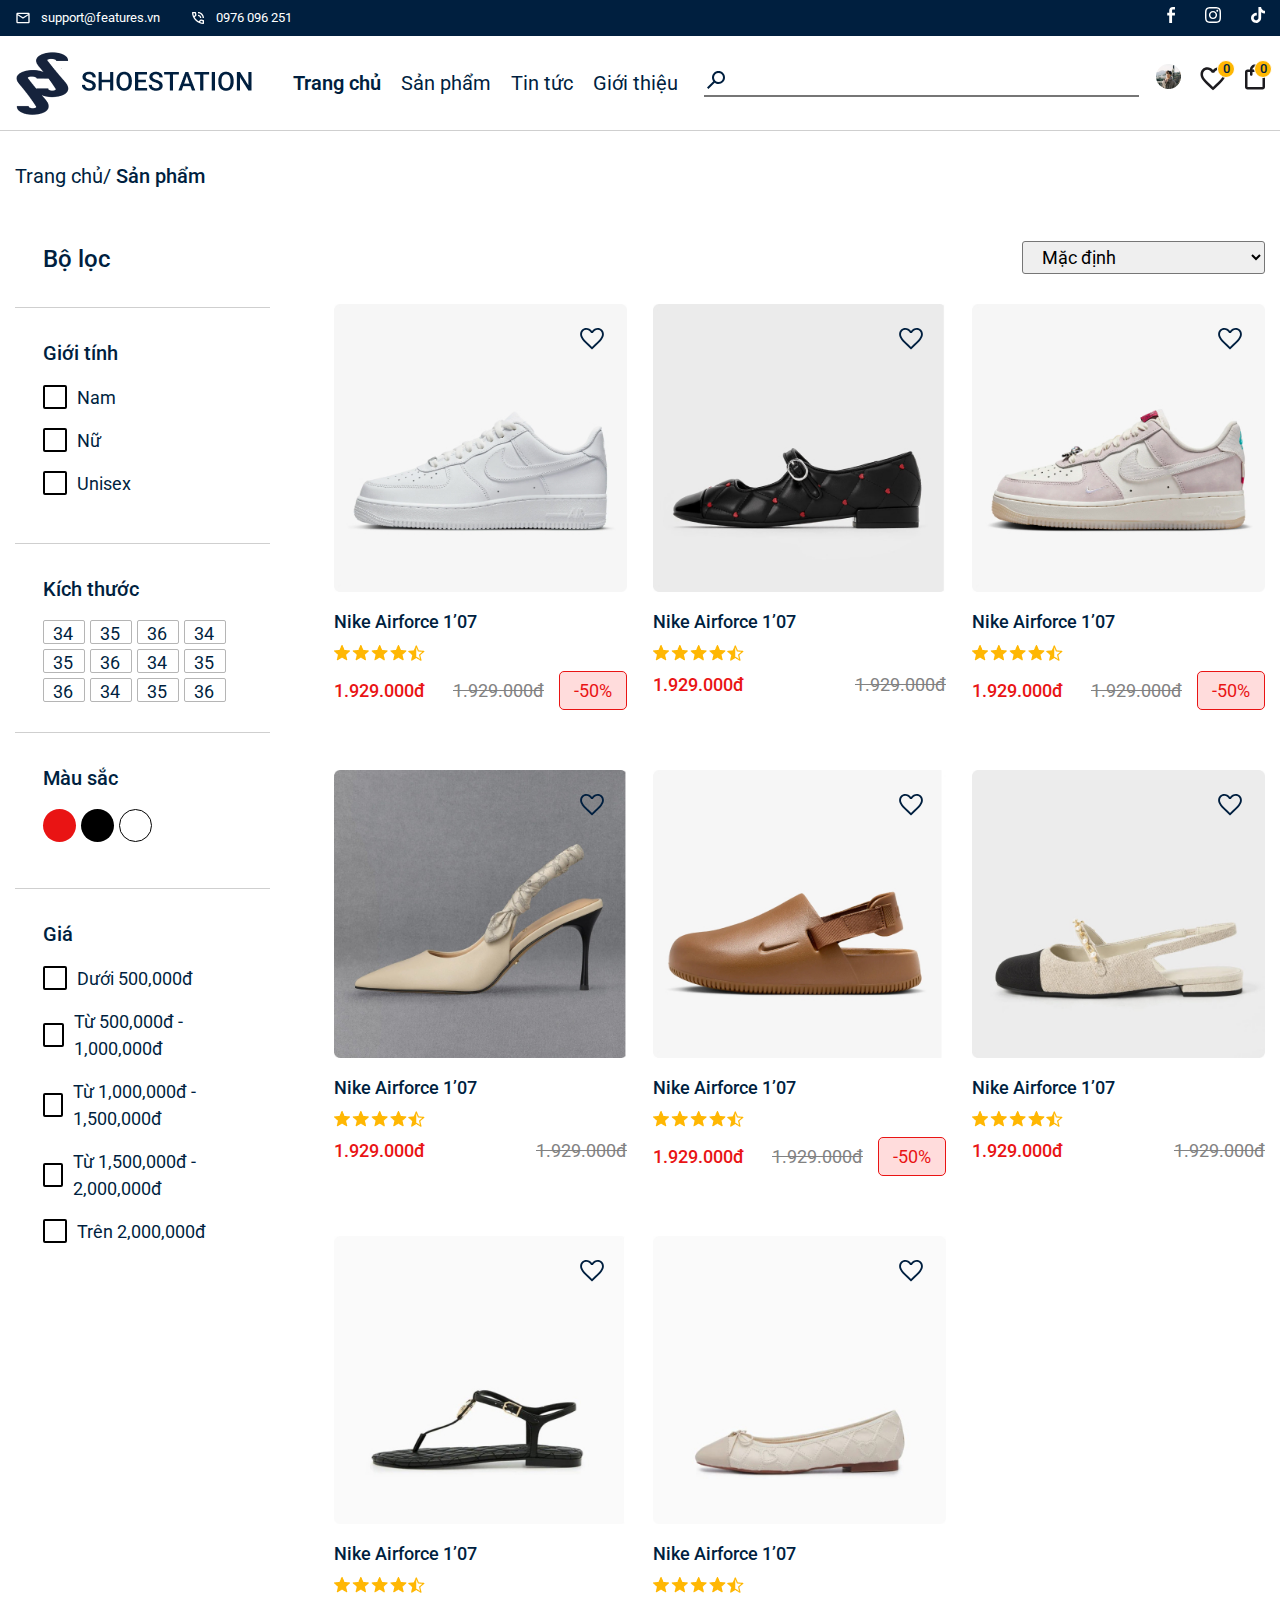
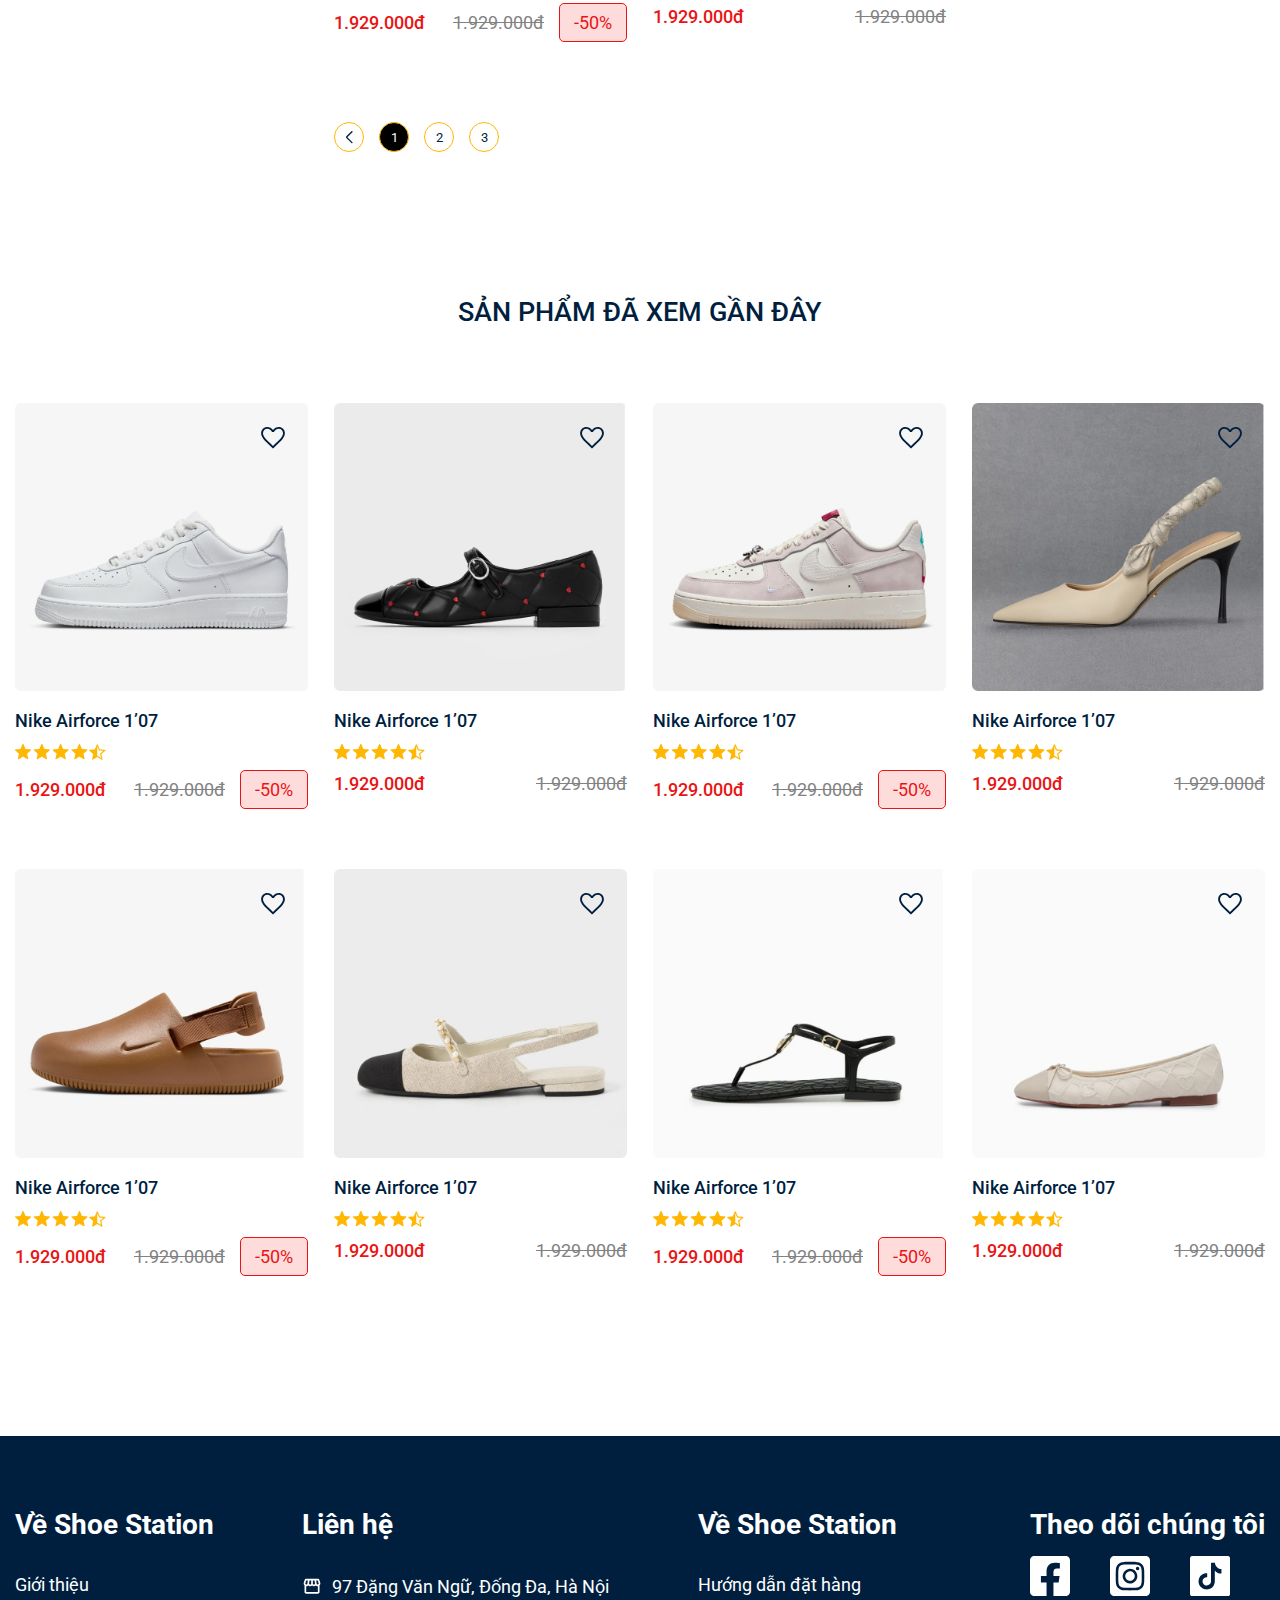
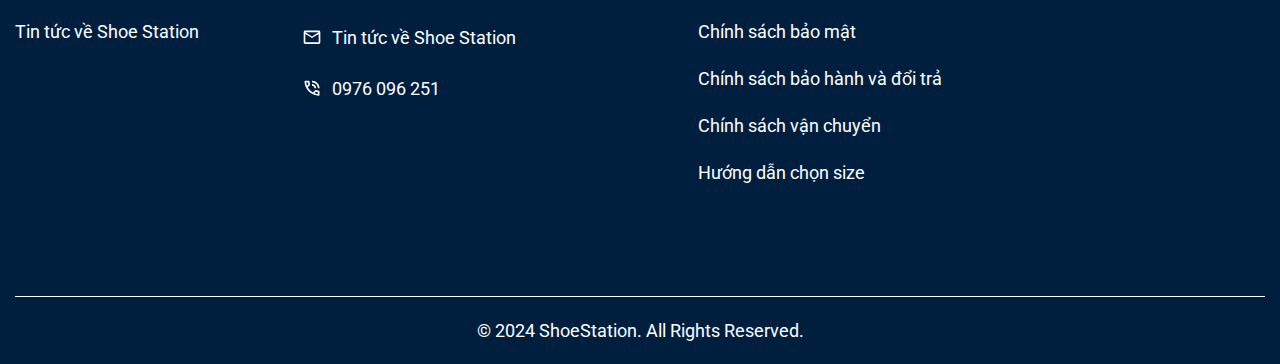
==== commit a13ce3a9: "push code product page" ====
--- a/product.html
+++ b/product.html
@@ -11,6 +11,8 @@
   <link
     href="https://fonts.googleapis.com/css2?family=Roboto:ital,wght@0,300;0,400;0,500;1,300;1,400;1,500&display=swap"
     rel="stylesheet">
+      <!-- font awesome -->
+  <link rel="stylesheet" href="https://cdnjs.cloudflare.com/ajax/libs/font-awesome/6.5.1/css/all.min.css" />
   <title>Shoestation</title>
 </head>
 
@@ -131,13 +133,452 @@
       </div>
     </div>
   </header>
+  <!-- breadcrumb -->
   <section>
-    <a href="#">
-      <img src="./images/banner.jpg" alt="banner">
-    </a>
+    <div class="container">
+      <div class="breadcrumb">
+        <span>Trang chủ/</span>
+        <span class="breadcrumb__title">Sản phẩm</span>
+      </div>
+    </div>
   </section>
-  <!-- san pham da xem gan day -->
-  <section class="section">
+  
+  <!-- san pham  -->
+  <section>
+    <div class="container">
+      <div class="row">
+        <div class="col " style="--col-xs: 12; --col-md: 12; --col-lg: 3; --col-xl: 3">
+          <div class="product-sidebar">
+            <h3 class="product-sidebar__title">Bộ lọc</h3>
+          <div class="product-sidebar__box">
+            <div class="product-sidebar__label">Giới tính</div>
+            <div class="checkbox">
+              <label class="product-checkbox d-flex">
+                <div class="product-checkbox__content d-flex ">
+                  <input type="checkbox" class="product-checkbox__input">
+                  <p class="product-checkbox__item">Nam</p>
+                </div>
+              </label>
+            </div>
+            <div class="checkbox">
+              <label class="product-checkbox d-flex">
+                <div class="product-checkbox__content d-flex ">
+                  <input type="checkbox" class="product-checkbox__input">
+                  <p class="product-checkbox__item">Nữ</p>
+                </div>
+              </label>
+            </div>
+            <div class="checkbox">
+              <label class="product-checkbox d-flex">
+                <div class="product-checkbox__content d-flex ">
+                  <input type="checkbox" class="product-checkbox__input">
+                  <p class="product-checkbox__item">Unisex</p>
+                </div>
+              </label>
+            </div>
+          </div>
+          <div class="product-sidebar__box">
+            <div class="product-sidebar__label">Kích thước</div>
+            <div class="product-sidebar__flex d-flex">
+              <div class="checkbox checkbox--size">
+              <label class="product-checkbox d-flex">
+                <div class="product-checkbox__content d-flex ">
+                  <input type="checkbox" class="product-checkbox__input">
+                  <p class="product-checkbox__item">34</p>
+                </div>
+              </label>
+            </div>
+            <div class="checkbox checkbox--size">
+              <label class="product-checkbox d-flex">
+                <div class="product-checkbox__content d-flex ">
+                  <input type="checkbox" class="product-checkbox__input">
+                  <p class="product-checkbox__item">35</p>
+                </div>
+              </label>
+            </div>
+            <div class="checkbox checkbox--size">
+              <label class="product-checkbox d-flex">
+                <div class="product-checkbox__content d-flex ">
+                  <input type="checkbox" class="product-checkbox__input">
+                  <p class="product-checkbox__item">36</p>
+                </div>
+              </label>
+            </div>
+            <div class="checkbox checkbox--size">
+              <label class="product-checkbox d-flex">
+                <div class="product-checkbox__content d-flex ">
+                  <input type="checkbox" class="product-checkbox__input">
+                  <p class="product-checkbox__item">34</p>
+                </div>
+              </label>
+            </div>
+            <div class="checkbox checkbox--size">
+              <label class="product-checkbox d-flex">
+                <div class="product-checkbox__content d-flex ">
+                  <input type="checkbox" class="product-checkbox__input">
+                  <p class="product-checkbox__item">35</p>
+                </div>
+              </label>
+            </div>
+            <div class="checkbox checkbox--size">
+              <label class="product-checkbox d-flex">
+                <div class="product-checkbox__content d-flex ">
+                  <input type="checkbox" class="product-checkbox__input">
+                  <p class="product-checkbox__item">36</p>
+                </div>
+              </label>
+            </div>
+            <div class="checkbox checkbox--size">
+              <label class="product-checkbox d-flex">
+                <div class="product-checkbox__content d-flex ">
+                  <input type="checkbox" class="product-checkbox__input">
+                  <p class="product-checkbox__item">34</p>
+                </div>
+              </label>
+            </div>
+            <div class="checkbox checkbox--size">
+              <label class="product-checkbox d-flex">
+                <div class="product-checkbox__content d-flex ">
+                  <input type="checkbox" class="product-checkbox__input">
+                  <p class="product-checkbox__item">35</p>
+                </div>
+              </label>
+            </div>
+            <div class="checkbox checkbox--size">
+              <label class="product-checkbox d-flex">
+                <div class="product-checkbox__content d-flex ">
+                  <input type="checkbox" class="product-checkbox__input">
+                  <p class="product-checkbox__item">36</p>
+                </div>
+              </label>
+            </div>
+            <div class="checkbox checkbox--size">
+              <label class="product-checkbox d-flex">
+                <div class="product-checkbox__content d-flex ">
+                  <input type="checkbox" class="product-checkbox__input">
+                  <p class="product-checkbox__item">34</p>
+                </div>
+              </label>
+            </div>
+            <div class="checkbox checkbox--size">
+              <label class="product-checkbox d-flex">
+                <div class="product-checkbox__content d-flex ">
+                  <input type="checkbox" class="product-checkbox__input">
+                  <p class="product-checkbox__item">35</p>
+                </div>
+              </label>
+            </div>
+            <div class="checkbox checkbox--size">
+              <label class="product-checkbox d-flex">
+                <div class="product-checkbox__content d-flex ">
+                  <input type="checkbox" class="product-checkbox__input">
+                  <p class="product-checkbox__item">36</p>
+                </div>
+              </label>
+            </div>
+            </div>            
+          </div>
+          <div class="product-sidebar__box">
+            <div class="product-sidebar__label">Màu sắc</div>
+            <div class="product-sidebar__flex d-flex">
+              <div class="checkbox checkbox--color checkbox--color-red">
+                <label class="product-checkbox d-flex">
+                  <div class="product-checkbox__content d-flex ">
+                    <input type="checkbox" class="product-checkbox__input">
+                  </div>
+                </label>
+              </div>
+              <div class="checkbox checkbox--color checkbox--color-black">
+                <label class="product-checkbox d-flex">
+                  <div class="product-checkbox__content d-flex ">
+                    <input type="checkbox" class="product-checkbox__input">
+                  </div>
+                </label>
+              </div>
+              <div class="checkbox checkbox--color checkbox--color-white">
+                <label class="product-checkbox d-flex">
+                  <div class="product-checkbox__content d-flex ">
+                    <input type="checkbox" class="product-checkbox__input">
+                  </div>
+                </label>
+              </div>
+            </div>
+            
+          </div>
+          <div class="product-sidebar__box">
+            <div class="product-sidebar__label">Giá</div>
+            <div class="checkbox">
+              <label class="product-checkbox d-flex">
+                <div class="product-checkbox__content d-flex ">
+                  <input type="checkbox" class="product-checkbox__input">
+                  <p class="product-checkbox__item">Dưới 500,000đ</p>
+                </div>
+              </label>
+            </div>
+            <div class="checkbox">
+              <label class="product-checkbox d-flex">
+                <div class="product-checkbox__content d-flex ">
+                  <input type="checkbox" class="product-checkbox__input">
+                  <p class="product-checkbox__item">Từ 500,000đ - 1,000,000đ</p>
+                </div>
+              </label>
+            </div>
+            <div class="checkbox">
+              <label class="product-checkbox d-flex">
+                <div class="product-checkbox__content d-flex ">
+                  <input type="checkbox" class="product-checkbox__input">
+                  <p class="product-checkbox__item">Từ 1,000,000đ - 1,500,000đ</p>
+                </div>
+              </label>
+            </div>
+            <div class="checkbox">
+              <label class="product-checkbox d-flex">
+                <div class="product-checkbox__content d-flex ">
+                  <input type="checkbox" class="product-checkbox__input">
+                  <p class="product-checkbox__item">Từ 1,500,000đ - 2,000,000đ</p>
+                </div>
+              </label>
+            </div>
+            <div class="checkbox">
+              <label class="product-checkbox d-flex">
+                <div class="product-checkbox__content d-flex ">
+                  <input type="checkbox" class="product-checkbox__input">
+                  <p class="product-checkbox__item">Trên 2,000,000đ</p>
+                </div>
+              </label>
+            </div>
+          </div>
+          </div>          
+        </div>
+        <div class="col" style="--col-xs: 12; --col-md: 12; --col-lg: 9; --col-xl: 9">
+          <div class="range">
+            <select class="range__select" name="list" id="">
+            <option value="name">Mặc định</option>            <option value="name">Từ a-z</option>
+          </select>
+          </div>          
+          <div class="row">
+            <div class="col" style="--col-xs: 6; --col-md: 4; --col-lg: 3; --col-xl: 4">
+              <a href="#" class="product">
+                <div class="product__box-img">
+                  <img src="./images/product.jpg" alt="product">
+    
+                  <svg xmlns="http://www.w3.org/2000/svg" width="24" height="23" viewBox="0 0 24 23" fill="none">
+                    <path
+                      d="M12 22.4086L10.6202 21.1682C8.54808 19.2884 6.83454 17.673 5.47956 16.3221C4.1246 14.9711 3.0509 13.7688 2.25844 12.7151C1.46596 11.6614 0.912271 10.7003 0.597375 9.83169C0.282458 8.9631 0.125 8.0817 0.125 7.18747C0.125 5.41345 0.723156 3.92828 1.91947 2.73197C3.11578 1.53566 4.60095 0.9375 6.37497 0.9375C7.46632 0.9375 8.49757 1.19272 9.46872 1.70316C10.4399 2.21357 11.2836 2.94554 12 3.89906C12.7163 2.94554 13.5601 2.21357 14.5312 1.70316C15.5024 1.19272 16.5336 0.9375 17.625 0.9375C19.399 0.9375 20.8842 1.53566 22.0805 2.73197C23.2768 3.92828 23.8749 5.41345 23.8749 7.18747C23.8749 8.0817 23.7175 8.9631 23.4026 9.83169C23.0877 10.7003 22.534 11.6614 21.7415 12.7151C20.949 13.7688 19.8773 14.9711 18.5264 16.3221C17.1754 17.673 15.4599 19.2884 13.3798 21.1682L12 22.4086ZM12 19.875C14 18.0753 15.6458 16.5328 16.9375 15.2476C18.2291 13.9623 19.25 12.8457 20 11.8978C20.75 10.9499 21.2708 10.1081 21.5625 9.37256C21.8541 8.63698 22 7.90862 22 7.18747C22 5.93747 21.5833 4.8958 20.75 4.06247C19.9166 3.22914 18.875 2.81247 17.625 2.81247C16.6378 2.81247 15.7255 3.09252 14.8882 3.65263C14.0509 4.21271 13.3878 4.99196 12.899 5.99038H11.1009C10.6041 4.98396 9.93908 4.2027 9.10575 3.6466C8.27242 3.09051 7.36216 2.81247 6.37497 2.81247C5.13299 2.81247 4.09332 3.22914 3.25597 4.06247C2.41864 4.8958 1.99997 5.93747 1.99997 7.18747C1.99997 7.90862 2.1458 8.63698 2.43747 9.37256C2.72914 10.1081 3.24997 10.9499 3.99997 11.8978C4.74997 12.8457 5.7708 13.9603 7.06247 15.2416C8.35414 16.5228 9.99997 18.0673 12 19.875Z"
+                      fill="#001F3F" />
+                  </svg>
+    
+                </div>
+                <div class="product__content">
+                  <div class="product__name">Nike Airforce 1’07</div>
+                  <div class="product__star">
+                    <img src="./images/star.png" alt="star">
+                  </div>
+                  <div class="product__price">
+                    <div>
+                      <span class="product__price-now">1.929.000đ</span>
+                      <span class="product__price-del">1.929.000đ</span>
+                    </div>
+                    <div class="product__sale">-50%</div>
+                  </div>
+                </div>
+              </a>
+            </div>
+            <div class="col" style="--col-xs: 6; --col-md: 4; --col-lg: 3; --col-xl: 4">
+              <a href="#" class="product">
+                <div class="product__box-img">
+                  <img src="./images/product2.jpg" alt="product">
+    
+                  <svg xmlns="http://www.w3.org/2000/svg" width="24" height="23" viewBox="0 0 24 23" fill="none">
+                    <path
+                      d="M12 22.4086L10.6202 21.1682C8.54808 19.2884 6.83454 17.673 5.47956 16.3221C4.1246 14.9711 3.0509 13.7688 2.25844 12.7151C1.46596 11.6614 0.912271 10.7003 0.597375 9.83169C0.282458 8.9631 0.125 8.0817 0.125 7.18747C0.125 5.41345 0.723156 3.92828 1.91947 2.73197C3.11578 1.53566 4.60095 0.9375 6.37497 0.9375C7.46632 0.9375 8.49757 1.19272 9.46872 1.70316C10.4399 2.21357 11.2836 2.94554 12 3.89906C12.7163 2.94554 13.5601 2.21357 14.5312 1.70316C15.5024 1.19272 16.5336 0.9375 17.625 0.9375C19.399 0.9375 20.8842 1.53566 22.0805 2.73197C23.2768 3.92828 23.8749 5.41345 23.8749 7.18747C23.8749 8.0817 23.7175 8.9631 23.4026 9.83169C23.0877 10.7003 22.534 11.6614 21.7415 12.7151C20.949 13.7688 19.8773 14.9711 18.5264 16.3221C17.1754 17.673 15.4599 19.2884 13.3798 21.1682L12 22.4086ZM12 19.875C14 18.0753 15.6458 16.5328 16.9375 15.2476C18.2291 13.9623 19.25 12.8457 20 11.8978C20.75 10.9499 21.2708 10.1081 21.5625 9.37256C21.8541 8.63698 22 7.90862 22 7.18747C22 5.93747 21.5833 4.8958 20.75 4.06247C19.9166 3.22914 18.875 2.81247 17.625 2.81247C16.6378 2.81247 15.7255 3.09252 14.8882 3.65263C14.0509 4.21271 13.3878 4.99196 12.899 5.99038H11.1009C10.6041 4.98396 9.93908 4.2027 9.10575 3.6466C8.27242 3.09051 7.36216 2.81247 6.37497 2.81247C5.13299 2.81247 4.09332 3.22914 3.25597 4.06247C2.41864 4.8958 1.99997 5.93747 1.99997 7.18747C1.99997 7.90862 2.1458 8.63698 2.43747 9.37256C2.72914 10.1081 3.24997 10.9499 3.99997 11.8978C4.74997 12.8457 5.7708 13.9603 7.06247 15.2416C8.35414 16.5228 9.99997 18.0673 12 19.875Z"
+                      fill="#001F3F" />
+                  </svg>
+                </div>
+                <div class="product__content">
+                  <div class="product__name">Nike Airforce 1’07</div>
+                  <div class="product__star">
+                    <img src="./images/star.png" alt="star">
+                  </div>
+                  <div class="product__price">
+                    <span class="product__price-now">1.929.000đ</span>
+                    <span class="product__price-del">1.929.000đ</span>
+                  </div>
+                </div>
+              </a>
+            </div>
+            <div class="col" style="--col-xs: 6; --col-md: 4; --col-lg: 3; --col-xl: 4">
+              <a href="#" class="product">
+                <div class="product__box-img">
+                  <img src="./images/product3.jpg" alt="product">
+    
+                  <svg xmlns="http://www.w3.org/2000/svg" width="24" height="23" viewBox="0 0 24 23" fill="none">
+                    <path
+                      d="M12 22.4086L10.6202 21.1682C8.54808 19.2884 6.83454 17.673 5.47956 16.3221C4.1246 14.9711 3.0509 13.7688 2.25844 12.7151C1.46596 11.6614 0.912271 10.7003 0.597375 9.83169C0.282458 8.9631 0.125 8.0817 0.125 7.18747C0.125 5.41345 0.723156 3.92828 1.91947 2.73197C3.11578 1.53566 4.60095 0.9375 6.37497 0.9375C7.46632 0.9375 8.49757 1.19272 9.46872 1.70316C10.4399 2.21357 11.2836 2.94554 12 3.89906C12.7163 2.94554 13.5601 2.21357 14.5312 1.70316C15.5024 1.19272 16.5336 0.9375 17.625 0.9375C19.399 0.9375 20.8842 1.53566 22.0805 2.73197C23.2768 3.92828 23.8749 5.41345 23.8749 7.18747C23.8749 8.0817 23.7175 8.9631 23.4026 9.83169C23.0877 10.7003 22.534 11.6614 21.7415 12.7151C20.949 13.7688 19.8773 14.9711 18.5264 16.3221C17.1754 17.673 15.4599 19.2884 13.3798 21.1682L12 22.4086ZM12 19.875C14 18.0753 15.6458 16.5328 16.9375 15.2476C18.2291 13.9623 19.25 12.8457 20 11.8978C20.75 10.9499 21.2708 10.1081 21.5625 9.37256C21.8541 8.63698 22 7.90862 22 7.18747C22 5.93747 21.5833 4.8958 20.75 4.06247C19.9166 3.22914 18.875 2.81247 17.625 2.81247C16.6378 2.81247 15.7255 3.09252 14.8882 3.65263C14.0509 4.21271 13.3878 4.99196 12.899 5.99038H11.1009C10.6041 4.98396 9.93908 4.2027 9.10575 3.6466C8.27242 3.09051 7.36216 2.81247 6.37497 2.81247C5.13299 2.81247 4.09332 3.22914 3.25597 4.06247C2.41864 4.8958 1.99997 5.93747 1.99997 7.18747C1.99997 7.90862 2.1458 8.63698 2.43747 9.37256C2.72914 10.1081 3.24997 10.9499 3.99997 11.8978C4.74997 12.8457 5.7708 13.9603 7.06247 15.2416C8.35414 16.5228 9.99997 18.0673 12 19.875Z"
+                      fill="#001F3F" />
+                  </svg>
+    
+                </div>
+                <div class="product__content">
+                  <div class="product__name">Nike Airforce 1’07</div>
+                  <div class="product__star">
+                    <img src="./images/star.png" alt="star">
+                  </div>
+                  <div class="product__price">
+                    <div>
+                      <span class="product__price-now">1.929.000đ</span>
+                      <span class="product__price-del">1.929.000đ</span>
+                    </div>
+                    <div class="product__sale">-50%</div>
+                  </div>
+                </div>
+              </a>
+            </div>
+            <div class="col" style="--col-xs: 6; --col-md: 4; --col-lg: 3; --col-xl: 4">
+              <a href="#" class="product">
+                <div class="product__box-img">
+                  <img src="./images/product4.jpg" alt="product">
+    
+                  <svg xmlns="http://www.w3.org/2000/svg" width="24" height="23" viewBox="0 0 24 23" fill="none">
+                    <path
+                      d="M12 22.4086L10.6202 21.1682C8.54808 19.2884 6.83454 17.673 5.47956 16.3221C4.1246 14.9711 3.0509 13.7688 2.25844 12.7151C1.46596 11.6614 0.912271 10.7003 0.597375 9.83169C0.282458 8.9631 0.125 8.0817 0.125 7.18747C0.125 5.41345 0.723156 3.92828 1.91947 2.73197C3.11578 1.53566 4.60095 0.9375 6.37497 0.9375C7.46632 0.9375 8.49757 1.19272 9.46872 1.70316C10.4399 2.21357 11.2836 2.94554 12 3.89906C12.7163 2.94554 13.5601 2.21357 14.5312 1.70316C15.5024 1.19272 16.5336 0.9375 17.625 0.9375C19.399 0.9375 20.8842 1.53566 22.0805 2.73197C23.2768 3.92828 23.8749 5.41345 23.8749 7.18747C23.8749 8.0817 23.7175 8.9631 23.4026 9.83169C23.0877 10.7003 22.534 11.6614 21.7415 12.7151C20.949 13.7688 19.8773 14.9711 18.5264 16.3221C17.1754 17.673 15.4599 19.2884 13.3798 21.1682L12 22.4086ZM12 19.875C14 18.0753 15.6458 16.5328 16.9375 15.2476C18.2291 13.9623 19.25 12.8457 20 11.8978C20.75 10.9499 21.2708 10.1081 21.5625 9.37256C21.8541 8.63698 22 7.90862 22 7.18747C22 5.93747 21.5833 4.8958 20.75 4.06247C19.9166 3.22914 18.875 2.81247 17.625 2.81247C16.6378 2.81247 15.7255 3.09252 14.8882 3.65263C14.0509 4.21271 13.3878 4.99196 12.899 5.99038H11.1009C10.6041 4.98396 9.93908 4.2027 9.10575 3.6466C8.27242 3.09051 7.36216 2.81247 6.37497 2.81247C5.13299 2.81247 4.09332 3.22914 3.25597 4.06247C2.41864 4.8958 1.99997 5.93747 1.99997 7.18747C1.99997 7.90862 2.1458 8.63698 2.43747 9.37256C2.72914 10.1081 3.24997 10.9499 3.99997 11.8978C4.74997 12.8457 5.7708 13.9603 7.06247 15.2416C8.35414 16.5228 9.99997 18.0673 12 19.875Z"
+                      fill="#001F3F" />
+                  </svg>
+                </div>
+                <div class="product__content">
+                  <div class="product__name">Nike Airforce 1’07</div>
+                  <div class="product__star">
+                    <img src="./images/star.png" alt="star">
+                  </div>
+                  <div class="product__price">
+                    <span class="product__price-now">1.929.000đ</span>
+                    <span class="product__price-del">1.929.000đ</span>
+                  </div>
+                </div>
+              </a>
+            </div>
+            <div class="col" style="--col-xs: 6; --col-md: 4; --col-lg: 3; --col-xl: 4">
+              <a href="#" class="product">
+                <div class="product__box-img">
+                  <img src="./images/product5.jpg" alt="product">
+    
+                  <svg xmlns="http://www.w3.org/2000/svg" width="24" height="23" viewBox="0 0 24 23" fill="none">
+                    <path
+                      d="M12 22.4086L10.6202 21.1682C8.54808 19.2884 6.83454 17.673 5.47956 16.3221C4.1246 14.9711 3.0509 13.7688 2.25844 12.7151C1.46596 11.6614 0.912271 10.7003 0.597375 9.83169C0.282458 8.9631 0.125 8.0817 0.125 7.18747C0.125 5.41345 0.723156 3.92828 1.91947 2.73197C3.11578 1.53566 4.60095 0.9375 6.37497 0.9375C7.46632 0.9375 8.49757 1.19272 9.46872 1.70316C10.4399 2.21357 11.2836 2.94554 12 3.89906C12.7163 2.94554 13.5601 2.21357 14.5312 1.70316C15.5024 1.19272 16.5336 0.9375 17.625 0.9375C19.399 0.9375 20.8842 1.53566 22.0805 2.73197C23.2768 3.92828 23.8749 5.41345 23.8749 7.18747C23.8749 8.0817 23.7175 8.9631 23.4026 9.83169C23.0877 10.7003 22.534 11.6614 21.7415 12.7151C20.949 13.7688 19.8773 14.9711 18.5264 16.3221C17.1754 17.673 15.4599 19.2884 13.3798 21.1682L12 22.4086ZM12 19.875C14 18.0753 15.6458 16.5328 16.9375 15.2476C18.2291 13.9623 19.25 12.8457 20 11.8978C20.75 10.9499 21.2708 10.1081 21.5625 9.37256C21.8541 8.63698 22 7.90862 22 7.18747C22 5.93747 21.5833 4.8958 20.75 4.06247C19.9166 3.22914 18.875 2.81247 17.625 2.81247C16.6378 2.81247 15.7255 3.09252 14.8882 3.65263C14.0509 4.21271 13.3878 4.99196 12.899 5.99038H11.1009C10.6041 4.98396 9.93908 4.2027 9.10575 3.6466C8.27242 3.09051 7.36216 2.81247 6.37497 2.81247C5.13299 2.81247 4.09332 3.22914 3.25597 4.06247C2.41864 4.8958 1.99997 5.93747 1.99997 7.18747C1.99997 7.90862 2.1458 8.63698 2.43747 9.37256C2.72914 10.1081 3.24997 10.9499 3.99997 11.8978C4.74997 12.8457 5.7708 13.9603 7.06247 15.2416C8.35414 16.5228 9.99997 18.0673 12 19.875Z"
+                      fill="#001F3F" />
+                  </svg>
+    
+                </div>
+                <div class="product__content">
+                  <div class="product__name">Nike Airforce 1’07</div>
+                  <div class="product__star">
+                    <img src="./images/star.png" alt="star">
+                  </div>
+                  <div class="product__price">
+                    <div>
+                      <span class="product__price-now">1.929.000đ</span>
+                      <span class="product__price-del">1.929.000đ</span>
+                    </div>
+                    <div class="product__sale">-50%</div>
+                  </div>
+                </div>
+              </a>
+            </div>
+            <div class="col" style="--col-xs: 6; --col-md: 4; --col-lg: 3; --col-xl: 4">
+              <a href="#" class="product">
+                <div class="product__box-img">
+                  <img src="./images/product6.jpg" alt="product">
+    
+                  <svg xmlns="http://www.w3.org/2000/svg" width="24" height="23" viewBox="0 0 24 23" fill="none">
+                    <path
+                      d="M12 22.4086L10.6202 21.1682C8.54808 19.2884 6.83454 17.673 5.47956 16.3221C4.1246 14.9711 3.0509 13.7688 2.25844 12.7151C1.46596 11.6614 0.912271 10.7003 0.597375 9.83169C0.282458 8.9631 0.125 8.0817 0.125 7.18747C0.125 5.41345 0.723156 3.92828 1.91947 2.73197C3.11578 1.53566 4.60095 0.9375 6.37497 0.9375C7.46632 0.9375 8.49757 1.19272 9.46872 1.70316C10.4399 2.21357 11.2836 2.94554 12 3.89906C12.7163 2.94554 13.5601 2.21357 14.5312 1.70316C15.5024 1.19272 16.5336 0.9375 17.625 0.9375C19.399 0.9375 20.8842 1.53566 22.0805 2.73197C23.2768 3.92828 23.8749 5.41345 23.8749 7.18747C23.8749 8.0817 23.7175 8.9631 23.4026 9.83169C23.0877 10.7003 22.534 11.6614 21.7415 12.7151C20.949 13.7688 19.8773 14.9711 18.5264 16.3221C17.1754 17.673 15.4599 19.2884 13.3798 21.1682L12 22.4086ZM12 19.875C14 18.0753 15.6458 16.5328 16.9375 15.2476C18.2291 13.9623 19.25 12.8457 20 11.8978C20.75 10.9499 21.2708 10.1081 21.5625 9.37256C21.8541 8.63698 22 7.90862 22 7.18747C22 5.93747 21.5833 4.8958 20.75 4.06247C19.9166 3.22914 18.875 2.81247 17.625 2.81247C16.6378 2.81247 15.7255 3.09252 14.8882 3.65263C14.0509 4.21271 13.3878 4.99196 12.899 5.99038H11.1009C10.6041 4.98396 9.93908 4.2027 9.10575 3.6466C8.27242 3.09051 7.36216 2.81247 6.37497 2.81247C5.13299 2.81247 4.09332 3.22914 3.25597 4.06247C2.41864 4.8958 1.99997 5.93747 1.99997 7.18747C1.99997 7.90862 2.1458 8.63698 2.43747 9.37256C2.72914 10.1081 3.24997 10.9499 3.99997 11.8978C4.74997 12.8457 5.7708 13.9603 7.06247 15.2416C8.35414 16.5228 9.99997 18.0673 12 19.875Z"
+                      fill="#001F3F" />
+                  </svg>
+                </div>
+                <div class="product__content">
+                  <div class="product__name">Nike Airforce 1’07</div>
+                  <div class="product__star">
+                    <img src="./images/star.png" alt="star">
+                  </div>
+                  <div class="product__price">
+                    <span class="product__price-now">1.929.000đ</span>
+                    <span class="product__price-del">1.929.000đ</span>
+                  </div>
+                </div>
+              </a>
+            </div>
+            <div class="col" style="--col-xs: 6; --col-md: 4; --col-lg: 3; --col-xl: 4">
+              <a href="#" class="product">
+                <div class="product__box-img">
+                  <img src="./images/product7.jpg" alt="product">
+    
+                  <svg xmlns="http://www.w3.org/2000/svg" width="24" height="23" viewBox="0 0 24 23" fill="none">
+                    <path
+                      d="M12 22.4086L10.6202 21.1682C8.54808 19.2884 6.83454 17.673 5.47956 16.3221C4.1246 14.9711 3.0509 13.7688 2.25844 12.7151C1.46596 11.6614 0.912271 10.7003 0.597375 9.83169C0.282458 8.9631 0.125 8.0817 0.125 7.18747C0.125 5.41345 0.723156 3.92828 1.91947 2.73197C3.11578 1.53566 4.60095 0.9375 6.37497 0.9375C7.46632 0.9375 8.49757 1.19272 9.46872 1.70316C10.4399 2.21357 11.2836 2.94554 12 3.89906C12.7163 2.94554 13.5601 2.21357 14.5312 1.70316C15.5024 1.19272 16.5336 0.9375 17.625 0.9375C19.399 0.9375 20.8842 1.53566 22.0805 2.73197C23.2768 3.92828 23.8749 5.41345 23.8749 7.18747C23.8749 8.0817 23.7175 8.9631 23.4026 9.83169C23.0877 10.7003 22.534 11.6614 21.7415 12.7151C20.949 13.7688 19.8773 14.9711 18.5264 16.3221C17.1754 17.673 15.4599 19.2884 13.3798 21.1682L12 22.4086ZM12 19.875C14 18.0753 15.6458 16.5328 16.9375 15.2476C18.2291 13.9623 19.25 12.8457 20 11.8978C20.75 10.9499 21.2708 10.1081 21.5625 9.37256C21.8541 8.63698 22 7.90862 22 7.18747C22 5.93747 21.5833 4.8958 20.75 4.06247C19.9166 3.22914 18.875 2.81247 17.625 2.81247C16.6378 2.81247 15.7255 3.09252 14.8882 3.65263C14.0509 4.21271 13.3878 4.99196 12.899 5.99038H11.1009C10.6041 4.98396 9.93908 4.2027 9.10575 3.6466C8.27242 3.09051 7.36216 2.81247 6.37497 2.81247C5.13299 2.81247 4.09332 3.22914 3.25597 4.06247C2.41864 4.8958 1.99997 5.93747 1.99997 7.18747C1.99997 7.90862 2.1458 8.63698 2.43747 9.37256C2.72914 10.1081 3.24997 10.9499 3.99997 11.8978C4.74997 12.8457 5.7708 13.9603 7.06247 15.2416C8.35414 16.5228 9.99997 18.0673 12 19.875Z"
+                      fill="#001F3F" />
+                  </svg>
+    
+                </div>
+                <div class="product__content">
+                  <div class="product__name">Nike Airforce 1’07</div>
+                  <div class="product__star">
+                    <img src="./images/star.png" alt="star">
+                  </div>
+                  <div class="product__price">
+                    <div>
+                      <span class="product__price-now">1.929.000đ</span>
+                      <span class="product__price-del">1.929.000đ</span>
+                    </div>
+                    <div class="product__sale">-50%</div>
+                  </div>
+                </div>
+              </a>
+            </div>
+            <div class="col" style="--col-xs: 6; --col-md: 4; --col-lg: 3; --col-xl: 4">
+              <a href="#" class="product">
+                <div class="product__box-img">
+                  <img src="./images/product8.jpg" alt="product">
+    
+                  <svg xmlns="http://www.w3.org/2000/svg" width="24" height="23" viewBox="0 0 24 23" fill="none">
+                    <path
+                      d="M12 22.4086L10.6202 21.1682C8.54808 19.2884 6.83454 17.673 5.47956 16.3221C4.1246 14.9711 3.0509 13.7688 2.25844 12.7151C1.46596 11.6614 0.912271 10.7003 0.597375 9.83169C0.282458 8.9631 0.125 8.0817 0.125 7.18747C0.125 5.41345 0.723156 3.92828 1.91947 2.73197C3.11578 1.53566 4.60095 0.9375 6.37497 0.9375C7.46632 0.9375 8.49757 1.19272 9.46872 1.70316C10.4399 2.21357 11.2836 2.94554 12 3.89906C12.7163 2.94554 13.5601 2.21357 14.5312 1.70316C15.5024 1.19272 16.5336 0.9375 17.625 0.9375C19.399 0.9375 20.8842 1.53566 22.0805 2.73197C23.2768 3.92828 23.8749 5.41345 23.8749 7.18747C23.8749 8.0817 23.7175 8.9631 23.4026 9.83169C23.0877 10.7003 22.534 11.6614 21.7415 12.7151C20.949 13.7688 19.8773 14.9711 18.5264 16.3221C17.1754 17.673 15.4599 19.2884 13.3798 21.1682L12 22.4086ZM12 19.875C14 18.0753 15.6458 16.5328 16.9375 15.2476C18.2291 13.9623 19.25 12.8457 20 11.8978C20.75 10.9499 21.2708 10.1081 21.5625 9.37256C21.8541 8.63698 22 7.90862 22 7.18747C22 5.93747 21.5833 4.8958 20.75 4.06247C19.9166 3.22914 18.875 2.81247 17.625 2.81247C16.6378 2.81247 15.7255 3.09252 14.8882 3.65263C14.0509 4.21271 13.3878 4.99196 12.899 5.99038H11.1009C10.6041 4.98396 9.93908 4.2027 9.10575 3.6466C8.27242 3.09051 7.36216 2.81247 6.37497 2.81247C5.13299 2.81247 4.09332 3.22914 3.25597 4.06247C2.41864 4.8958 1.99997 5.93747 1.99997 7.18747C1.99997 7.90862 2.1458 8.63698 2.43747 9.37256C2.72914 10.1081 3.24997 10.9499 3.99997 11.8978C4.74997 12.8457 5.7708 13.9603 7.06247 15.2416C8.35414 16.5228 9.99997 18.0673 12 19.875Z"
+                      fill="#001F3F" />
+                  </svg>
+                </div>
+                <div class="product__content">
+                  <div class="product__name">Nike Airforce 1’07</div>
+                  <div class="product__star">
+                    <img src="./images/star.png" alt="star">
+                  </div>
+                  <div class="product__price">
+                    <span class="product__price-now">1.929.000đ</span>
+                    <span class="product__price-del">1.929.000đ</span>
+                  </div>
+                </div>
+              </a>
+            </div>
+          </div>
+          <div class="group-button">
+            <div class="group-button__item">
+              <svg xmlns="http://www.w3.org/2000/svg" width="16" height="16" viewBox="0 0 16 16" fill="none">
+                <mask id="mask0_4003_47665" style="mask-type:alpha" maskUnits="userSpaceOnUse" x="0" y="0" width="16" height="16">
+                  <rect width="16" height="16" fill="#D9D9D9"/>
+                </mask>
+                <g mask="url(#mask0_4003_47665)">
+                  <path d="M6.39357 8.16166L11.4154 13.1835C11.5478 13.3159 11.6124 13.4719 11.609 13.6514C11.6055 13.8309 11.5376 13.9869 11.4051 14.1193C11.2726 14.2518 11.1167 14.3181 10.9372 14.3181C10.7577 14.3181 10.6017 14.2518 10.4692 14.1193L5.35513 9.0155C5.2346 8.89499 5.14528 8.75995 5.08717 8.61038C5.02906 8.4608 5 8.31123 5 8.16166C5 8.0121 5.02906 7.86252 5.08717 7.71295C5.14529 7.56338 5.23461 7.42834 5.35513 7.30783L10.4692 2.19373C10.6017 2.06125 10.7594 1.99672 10.9423 2.00013C11.1252 2.00355 11.2829 2.0715 11.4154 2.20398C11.5478 2.33646 11.6141 2.49243 11.6141 2.67191C11.6141 2.8514 11.5478 3.00738 11.4154 3.13986L6.39357 8.16166Z" fill="#001F3F"/>
+                </g>
+              </svg>
+            </div>
+            <div class="group-button__item">1</div>            <div class="group-button__item">2</div>
+            <div class="group-button__item">3</div>
+
+          </div>
+        </div>
+      </div>
+    </div>
+  </section>
+  <!-- san pham ban -->
+  <section class="section" style="padding-bottom: 120px;">
     <div class="container">
       <h2 class="title">SẢN PHẨM ĐÃ XEM GẦN ĐÂY</h2>
       <div class="row">
@@ -160,8 +601,8 @@
               </div>
               <div class="product__price">
                 <div>
-                  <span class="product__price-now">2.929.000đ</span>
-                  <span class="product__price-del">1.464.500đ</span>
+                  <span class="product__price-now">1.929.000đ</span>
+                  <span class="product__price-del">1.929.000đ</span>
                 </div>
                 <div class="product__sale">-50%</div>
               </div>
@@ -191,18 +632,10 @@
             </div>
           </a>
         </div>
-      </div>
-    </div>
-  </section>
-  <!-- san pham ban -->
-  <section class="section">
-    <div class="container">
-      <h2 class="title">SẢN PHẨM BÁN CHẠY</h2>
-      <div class="row">
         <div class="col" style="--col-xs: 6; --col-md: 4; --col-lg: 3; --col-xl: 3">
           <a href="#" class="product">
             <div class="product__box-img">
-              <img src="./images/product.jpg" alt="product">
+              <img src="./images/product3.jpg" alt="product">
 
               <svg xmlns="http://www.w3.org/2000/svg" width="24" height="23" viewBox="0 0 24 23" fill="none">
                 <path
@@ -229,7 +662,7 @@
         <div class="col" style="--col-xs: 6; --col-md: 4; --col-lg: 3; --col-xl: 3">
           <a href="#" class="product">
             <div class="product__box-img">
-              <img src="./images/product2.jpg" alt="product">
+              <img src="./images/product4.jpg" alt="product">
 
               <svg xmlns="http://www.w3.org/2000/svg" width="24" height="23" viewBox="0 0 24 23" fill="none">
                 <path
@@ -252,7 +685,7 @@
         <div class="col" style="--col-xs: 6; --col-md: 4; --col-lg: 3; --col-xl: 3">
           <a href="#" class="product">
             <div class="product__box-img">
-              <img src="./images/product3.jpg" alt="product">
+              <img src="./images/product5.jpg" alt="product">
 
               <svg xmlns="http://www.w3.org/2000/svg" width="24" height="23" viewBox="0 0 24 23" fill="none">
                 <path
@@ -279,7 +712,7 @@
         <div class="col" style="--col-xs: 6; --col-md: 4; --col-lg: 3; --col-xl: 3">
           <a href="#" class="product">
             <div class="product__box-img">
-              <img src="./images/product4.jpg" alt="product">
+              <img src="./images/product6.jpg" alt="product">
 
               <svg xmlns="http://www.w3.org/2000/svg" width="24" height="23" viewBox="0 0 24 23" fill="none">
                 <path
@@ -302,7 +735,7 @@
         <div class="col" style="--col-xs: 6; --col-md: 4; --col-lg: 3; --col-xl: 3">
           <a href="#" class="product">
             <div class="product__box-img">
-              <img src="./images/product5.jpg" alt="product">
+              <img src="./images/product7.jpg" alt="product">
 
               <svg xmlns="http://www.w3.org/2000/svg" width="24" height="23" viewBox="0 0 24 23" fill="none">
                 <path
@@ -329,7 +762,7 @@
         <div class="col" style="--col-xs: 6; --col-md: 4; --col-lg: 3; --col-xl: 3">
           <a href="#" class="product">
             <div class="product__box-img">
-              <img src="./images/product6.jpg" alt="product">
+              <img src="./images/product8.jpg" alt="product">
 
               <svg xmlns="http://www.w3.org/2000/svg" width="24" height="23" viewBox="0 0 24 23" fill="none">
                 <path
@@ -349,384 +782,10 @@
             </div>
           </a>
         </div>
-        <div class="col" style="--col-xs: 6; --col-md: 4; --col-lg: 3; --col-xl: 3">
-          <a href="#" class="product">
-            <div class="product__box-img">
-              <img src="./images/product7.jpg" alt="product">
-
-              <svg xmlns="http://www.w3.org/2000/svg" width="24" height="23" viewBox="0 0 24 23" fill="none">
-                <path
-                  d="M12 22.4086L10.6202 21.1682C8.54808 19.2884 6.83454 17.673 5.47956 16.3221C4.1246 14.9711 3.0509 13.7688 2.25844 12.7151C1.46596 11.6614 0.912271 10.7003 0.597375 9.83169C0.282458 8.9631 0.125 8.0817 0.125 7.18747C0.125 5.41345 0.723156 3.92828 1.91947 2.73197C3.11578 1.53566 4.60095 0.9375 6.37497 0.9375C7.46632 0.9375 8.49757 1.19272 9.46872 1.70316C10.4399 2.21357 11.2836 2.94554 12 3.89906C12.7163 2.94554 13.5601 2.21357 14.5312 1.70316C15.5024 1.19272 16.5336 0.9375 17.625 0.9375C19.399 0.9375 20.8842 1.53566 22.0805 2.73197C23.2768 3.92828 23.8749 5.41345 23.8749 7.18747C23.8749 8.0817 23.7175 8.9631 23.4026 9.83169C23.0877 10.7003 22.534 11.6614 21.7415 12.7151C20.949 13.7688 19.8773 14.9711 18.5264 16.3221C17.1754 17.673 15.4599 19.2884 13.3798 21.1682L12 22.4086ZM12 19.875C14 18.0753 15.6458 16.5328 16.9375 15.2476C18.2291 13.9623 19.25 12.8457 20 11.8978C20.75 10.9499 21.2708 10.1081 21.5625 9.37256C21.8541 8.63698 22 7.90862 22 7.18747C22 5.93747 21.5833 4.8958 20.75 4.06247C19.9166 3.22914 18.875 2.81247 17.625 2.81247C16.6378 2.81247 15.7255 3.09252 14.8882 3.65263C14.0509 4.21271 13.3878 4.99196 12.899 5.99038H11.1009C10.6041 4.98396 9.93908 4.2027 9.10575 3.6466C8.27242 3.09051 7.36216 2.81247 6.37497 2.81247C5.13299 2.81247 4.09332 3.22914 3.25597 4.06247C2.41864 4.8958 1.99997 5.93747 1.99997 7.18747C1.99997 7.90862 2.1458 8.63698 2.43747 9.37256C2.72914 10.1081 3.24997 10.9499 3.99997 11.8978C4.74997 12.8457 5.7708 13.9603 7.06247 15.2416C8.35414 16.5228 9.99997 18.0673 12 19.875Z"
-                  fill="#001F3F" />
-              </svg>
-
-            </div>
-            <div class="product__content">
-              <div class="product__name">Nike Airforce 1’07</div>
-              <div class="product__star">
-                <img src="./images/star.png" alt="star">
-              </div>
-              <div class="product__price">
-                <div>
-                  <span class="product__price-now">1.929.000đ</span>
-                  <span class="product__price-del">1.929.000đ</span>
-                </div>
-                <div class="product__sale">-50%</div>
-              </div>
-            </div>
-          </a>
-        </div>
-        <div class="col" style="--col-xs: 6; --col-md: 4; --col-lg: 3; --col-xl: 3">
-          <a href="#" class="product">
-            <div class="product__box-img">
-              <img src="./images/product8.jpg" alt="product">
-
-              <svg xmlns="http://www.w3.org/2000/svg" width="24" height="23" viewBox="0 0 24 23" fill="none">
-                <path
-                  d="M12 22.4086L10.6202 21.1682C8.54808 19.2884 6.83454 17.673 5.47956 16.3221C4.1246 14.9711 3.0509 13.7688 2.25844 12.7151C1.46596 11.6614 0.912271 10.7003 0.597375 9.83169C0.282458 8.9631 0.125 8.0817 0.125 7.18747C0.125 5.41345 0.723156 3.92828 1.91947 2.73197C3.11578 1.53566 4.60095 0.9375 6.37497 0.9375C7.46632 0.9375 8.49757 1.19272 9.46872 1.70316C10.4399 2.21357 11.2836 2.94554 12 3.89906C12.7163 2.94554 13.5601 2.21357 14.5312 1.70316C15.5024 1.19272 16.5336 0.9375 17.625 0.9375C19.399 0.9375 20.8842 1.53566 22.0805 2.73197C23.2768 3.92828 23.8749 5.41345 23.8749 7.18747C23.8749 8.0817 23.7175 8.9631 23.4026 9.83169C23.0877 10.7003 22.534 11.6614 21.7415 12.7151C20.949 13.7688 19.8773 14.9711 18.5264 16.3221C17.1754 17.673 15.4599 19.2884 13.3798 21.1682L12 22.4086ZM12 19.875C14 18.0753 15.6458 16.5328 16.9375 15.2476C18.2291 13.9623 19.25 12.8457 20 11.8978C20.75 10.9499 21.2708 10.1081 21.5625 9.37256C21.8541 8.63698 22 7.90862 22 7.18747C22 5.93747 21.5833 4.8958 20.75 4.06247C19.9166 3.22914 18.875 2.81247 17.625 2.81247C16.6378 2.81247 15.7255 3.09252 14.8882 3.65263C14.0509 4.21271 13.3878 4.99196 12.899 5.99038H11.1009C10.6041 4.98396 9.93908 4.2027 9.10575 3.6466C8.27242 3.09051 7.36216 2.81247 6.37497 2.81247C5.13299 2.81247 4.09332 3.22914 3.25597 4.06247C2.41864 4.8958 1.99997 5.93747 1.99997 7.18747C1.99997 7.90862 2.1458 8.63698 2.43747 9.37256C2.72914 10.1081 3.24997 10.9499 3.99997 11.8978C4.74997 12.8457 5.7708 13.9603 7.06247 15.2416C8.35414 16.5228 9.99997 18.0673 12 19.875Z"
-                  fill="#001F3F" />
-              </svg>
-            </div>
-            <div class="product__content">
-              <div class="product__name">Nike Airforce 1’07</div>
-              <div class="product__star">
-                <img src="./images/star.png" alt="star">
-              </div>
-              <div class="product__price">
-                <span class="product__price-now">1.929.000đ</span>
-                <span class="product__price-del">1.929.000đ</span>
-              </div>
-            </div>
-          </a>
-        </div>
       </div>
     </div>
   </section>
-  <!-- banner -->
-  <div class="section">
-    <div class="container">
-      <div class="row">
-        <div class="col" style="--col-xs: 12; --col-md: 6; --col-lg: 6; --col-xl: 6">
-          <img src="./images/banner1.jpg" alt="banner">
-        </div>
-        <div class="col" style="--col-xs: 12; --col-md: 6; --col-lg: 6; --col-xl: 6">
-          <img src="./images/banner2.jpg" alt="banner">
-        </div>
-        <div class="col" style="--col-xs: 12; --col-md: 12; --col-lg: 12; --col-xl: 12">
-          <img src="./images/banner3.jpg" alt="banner">
-        </div>
-      </div>
-    </div>
-
-  </div>
-  <!-- san pham moi -->
-  <section class="section">
-    <div class="container">
-      <h2 class="title">SẢN PHẨM MỚI</h2>
-      <div class="row">
-        <div class="col" style="--col-xs: 6; --col-md: 4; --col-lg: 3; --col-xl: 3">
-          <a href="#" class="product">
-            <div class="product__box-img">
-              <img src="./images/product9.jpg" alt="product">
-
-              <svg xmlns="http://www.w3.org/2000/svg" width="24" height="23" viewBox="0 0 24 23" fill="none">
-                <path
-                  d="M12 22.4086L10.6202 21.1682C8.54808 19.2884 6.83454 17.673 5.47956 16.3221C4.1246 14.9711 3.0509 13.7688 2.25844 12.7151C1.46596 11.6614 0.912271 10.7003 0.597375 9.83169C0.282458 8.9631 0.125 8.0817 0.125 7.18747C0.125 5.41345 0.723156 3.92828 1.91947 2.73197C3.11578 1.53566 4.60095 0.9375 6.37497 0.9375C7.46632 0.9375 8.49757 1.19272 9.46872 1.70316C10.4399 2.21357 11.2836 2.94554 12 3.89906C12.7163 2.94554 13.5601 2.21357 14.5312 1.70316C15.5024 1.19272 16.5336 0.9375 17.625 0.9375C19.399 0.9375 20.8842 1.53566 22.0805 2.73197C23.2768 3.92828 23.8749 5.41345 23.8749 7.18747C23.8749 8.0817 23.7175 8.9631 23.4026 9.83169C23.0877 10.7003 22.534 11.6614 21.7415 12.7151C20.949 13.7688 19.8773 14.9711 18.5264 16.3221C17.1754 17.673 15.4599 19.2884 13.3798 21.1682L12 22.4086ZM12 19.875C14 18.0753 15.6458 16.5328 16.9375 15.2476C18.2291 13.9623 19.25 12.8457 20 11.8978C20.75 10.9499 21.2708 10.1081 21.5625 9.37256C21.8541 8.63698 22 7.90862 22 7.18747C22 5.93747 21.5833 4.8958 20.75 4.06247C19.9166 3.22914 18.875 2.81247 17.625 2.81247C16.6378 2.81247 15.7255 3.09252 14.8882 3.65263C14.0509 4.21271 13.3878 4.99196 12.899 5.99038H11.1009C10.6041 4.98396 9.93908 4.2027 9.10575 3.6466C8.27242 3.09051 7.36216 2.81247 6.37497 2.81247C5.13299 2.81247 4.09332 3.22914 3.25597 4.06247C2.41864 4.8958 1.99997 5.93747 1.99997 7.18747C1.99997 7.90862 2.1458 8.63698 2.43747 9.37256C2.72914 10.1081 3.24997 10.9499 3.99997 11.8978C4.74997 12.8457 5.7708 13.9603 7.06247 15.2416C8.35414 16.5228 9.99997 18.0673 12 19.875Z"
-                  fill="#001F3F" />
-              </svg>
-
-            </div>
-            <div class="product__content">
-              <div class="product__name">Nike Airforce 1’07</div>
-              <div class="product__star">
-                <img src="./images/star.png" alt="star">
-              </div>
-              <div class="product__price">
-                <div>
-                  <span class="product__price-now">1.929.000đ</span>
-                  <span class="product__price-del">1.929.000đ</span>
-                </div>
-                <div class="product__sale">-50%</div>
-              </div>
-            </div>
-          </a>
-        </div>
-        <div class="col" style="--col-xs: 6; --col-md: 4; --col-lg: 3; --col-xl: 3">
-          <a href="#" class="product">
-            <div class="product__box-img">
-              <img src="./images/product10.jpg" alt="product">
-
-              <svg xmlns="http://www.w3.org/2000/svg" width="24" height="23" viewBox="0 0 24 23" fill="none">
-                <path
-                  d="M12 22.4086L10.6202 21.1682C8.54808 19.2884 6.83454 17.673 5.47956 16.3221C4.1246 14.9711 3.0509 13.7688 2.25844 12.7151C1.46596 11.6614 0.912271 10.7003 0.597375 9.83169C0.282458 8.9631 0.125 8.0817 0.125 7.18747C0.125 5.41345 0.723156 3.92828 1.91947 2.73197C3.11578 1.53566 4.60095 0.9375 6.37497 0.9375C7.46632 0.9375 8.49757 1.19272 9.46872 1.70316C10.4399 2.21357 11.2836 2.94554 12 3.89906C12.7163 2.94554 13.5601 2.21357 14.5312 1.70316C15.5024 1.19272 16.5336 0.9375 17.625 0.9375C19.399 0.9375 20.8842 1.53566 22.0805 2.73197C23.2768 3.92828 23.8749 5.41345 23.8749 7.18747C23.8749 8.0817 23.7175 8.9631 23.4026 9.83169C23.0877 10.7003 22.534 11.6614 21.7415 12.7151C20.949 13.7688 19.8773 14.9711 18.5264 16.3221C17.1754 17.673 15.4599 19.2884 13.3798 21.1682L12 22.4086ZM12 19.875C14 18.0753 15.6458 16.5328 16.9375 15.2476C18.2291 13.9623 19.25 12.8457 20 11.8978C20.75 10.9499 21.2708 10.1081 21.5625 9.37256C21.8541 8.63698 22 7.90862 22 7.18747C22 5.93747 21.5833 4.8958 20.75 4.06247C19.9166 3.22914 18.875 2.81247 17.625 2.81247C16.6378 2.81247 15.7255 3.09252 14.8882 3.65263C14.0509 4.21271 13.3878 4.99196 12.899 5.99038H11.1009C10.6041 4.98396 9.93908 4.2027 9.10575 3.6466C8.27242 3.09051 7.36216 2.81247 6.37497 2.81247C5.13299 2.81247 4.09332 3.22914 3.25597 4.06247C2.41864 4.8958 1.99997 5.93747 1.99997 7.18747C1.99997 7.90862 2.1458 8.63698 2.43747 9.37256C2.72914 10.1081 3.24997 10.9499 3.99997 11.8978C4.74997 12.8457 5.7708 13.9603 7.06247 15.2416C8.35414 16.5228 9.99997 18.0673 12 19.875Z"
-                  fill="#001F3F" />
-              </svg>
-            </div>
-            <div class="product__content">
-              <div class="product__name">Nike Airforce 1’07</div>
-              <div class="product__star">
-                <img src="./images/star.png" alt="star">
-              </div>
-              <div class="product__price">
-                <span class="product__price-now">1.929.000đ</span>
-                <span class="product__price-del">1.929.000đ</span>
-              </div>
-            </div>
-          </a>
-        </div>
-        <div class="col" style="--col-xs: 6; --col-md: 4; --col-lg: 3; --col-xl: 3">
-          <a href="#" class="product">
-            <div class="product__box-img">
-              <img src="./images/product11.jpg" alt="product">
-
-              <svg xmlns="http://www.w3.org/2000/svg" width="24" height="23" viewBox="0 0 24 23" fill="none">
-                <path
-                  d="M12 22.4086L10.6202 21.1682C8.54808 19.2884 6.83454 17.673 5.47956 16.3221C4.1246 14.9711 3.0509 13.7688 2.25844 12.7151C1.46596 11.6614 0.912271 10.7003 0.597375 9.83169C0.282458 8.9631 0.125 8.0817 0.125 7.18747C0.125 5.41345 0.723156 3.92828 1.91947 2.73197C3.11578 1.53566 4.60095 0.9375 6.37497 0.9375C7.46632 0.9375 8.49757 1.19272 9.46872 1.70316C10.4399 2.21357 11.2836 2.94554 12 3.89906C12.7163 2.94554 13.5601 2.21357 14.5312 1.70316C15.5024 1.19272 16.5336 0.9375 17.625 0.9375C19.399 0.9375 20.8842 1.53566 22.0805 2.73197C23.2768 3.92828 23.8749 5.41345 23.8749 7.18747C23.8749 8.0817 23.7175 8.9631 23.4026 9.83169C23.0877 10.7003 22.534 11.6614 21.7415 12.7151C20.949 13.7688 19.8773 14.9711 18.5264 16.3221C17.1754 17.673 15.4599 19.2884 13.3798 21.1682L12 22.4086ZM12 19.875C14 18.0753 15.6458 16.5328 16.9375 15.2476C18.2291 13.9623 19.25 12.8457 20 11.8978C20.75 10.9499 21.2708 10.1081 21.5625 9.37256C21.8541 8.63698 22 7.90862 22 7.18747C22 5.93747 21.5833 4.8958 20.75 4.06247C19.9166 3.22914 18.875 2.81247 17.625 2.81247C16.6378 2.81247 15.7255 3.09252 14.8882 3.65263C14.0509 4.21271 13.3878 4.99196 12.899 5.99038H11.1009C10.6041 4.98396 9.93908 4.2027 9.10575 3.6466C8.27242 3.09051 7.36216 2.81247 6.37497 2.81247C5.13299 2.81247 4.09332 3.22914 3.25597 4.06247C2.41864 4.8958 1.99997 5.93747 1.99997 7.18747C1.99997 7.90862 2.1458 8.63698 2.43747 9.37256C2.72914 10.1081 3.24997 10.9499 3.99997 11.8978C4.74997 12.8457 5.7708 13.9603 7.06247 15.2416C8.35414 16.5228 9.99997 18.0673 12 19.875Z"
-                  fill="#001F3F" />
-              </svg>
-
-            </div>
-            <div class="product__content">
-              <div class="product__name">Nike Airforce 1’07</div>
-              <div class="product__star">
-                <img src="./images/star.png" alt="star">
-              </div>
-              <div class="product__price">
-                <div>
-                  <span class="product__price-now">1.929.000đ</span>
-                  <span class="product__price-del">1.929.000đ</span>
-                </div>
-                <div class="product__sale">-50%</div>
-              </div>
-            </div>
-          </a>
-        </div>
-        <div class="col" style="--col-xs: 6; --col-md: 4; --col-lg: 3; --col-xl: 3">
-          <a href="#" class="product">
-            <div class="product__box-img">
-              <img src="./images/product12.jpg" alt="product">
-
-              <svg xmlns="http://www.w3.org/2000/svg" width="24" height="23" viewBox="0 0 24 23" fill="none">
-                <path
-                  d="M12 22.4086L10.6202 21.1682C8.54808 19.2884 6.83454 17.673 5.47956 16.3221C4.1246 14.9711 3.0509 13.7688 2.25844 12.7151C1.46596 11.6614 0.912271 10.7003 0.597375 9.83169C0.282458 8.9631 0.125 8.0817 0.125 7.18747C0.125 5.41345 0.723156 3.92828 1.91947 2.73197C3.11578 1.53566 4.60095 0.9375 6.37497 0.9375C7.46632 0.9375 8.49757 1.19272 9.46872 1.70316C10.4399 2.21357 11.2836 2.94554 12 3.89906C12.7163 2.94554 13.5601 2.21357 14.5312 1.70316C15.5024 1.19272 16.5336 0.9375 17.625 0.9375C19.399 0.9375 20.8842 1.53566 22.0805 2.73197C23.2768 3.92828 23.8749 5.41345 23.8749 7.18747C23.8749 8.0817 23.7175 8.9631 23.4026 9.83169C23.0877 10.7003 22.534 11.6614 21.7415 12.7151C20.949 13.7688 19.8773 14.9711 18.5264 16.3221C17.1754 17.673 15.4599 19.2884 13.3798 21.1682L12 22.4086ZM12 19.875C14 18.0753 15.6458 16.5328 16.9375 15.2476C18.2291 13.9623 19.25 12.8457 20 11.8978C20.75 10.9499 21.2708 10.1081 21.5625 9.37256C21.8541 8.63698 22 7.90862 22 7.18747C22 5.93747 21.5833 4.8958 20.75 4.06247C19.9166 3.22914 18.875 2.81247 17.625 2.81247C16.6378 2.81247 15.7255 3.09252 14.8882 3.65263C14.0509 4.21271 13.3878 4.99196 12.899 5.99038H11.1009C10.6041 4.98396 9.93908 4.2027 9.10575 3.6466C8.27242 3.09051 7.36216 2.81247 6.37497 2.81247C5.13299 2.81247 4.09332 3.22914 3.25597 4.06247C2.41864 4.8958 1.99997 5.93747 1.99997 7.18747C1.99997 7.90862 2.1458 8.63698 2.43747 9.37256C2.72914 10.1081 3.24997 10.9499 3.99997 11.8978C4.74997 12.8457 5.7708 13.9603 7.06247 15.2416C8.35414 16.5228 9.99997 18.0673 12 19.875Z"
-                  fill="#001F3F" />
-              </svg>
-            </div>
-            <div class="product__content">
-              <div class="product__name">Nike Airforce 1’07</div>
-              <div class="product__star">
-                <img src="./images/star.png" alt="star">
-              </div>
-              <div class="product__price">
-                <span class="product__price-now">1.929.000đ</span>
-                <span class="product__price-del">1.929.000đ</span>
-              </div>
-            </div>
-          </a>
-        </div>
-        <div class="col" style="--col-xs: 6; --col-md: 4; --col-lg: 3; --col-xl: 3">
-          <a href="#" class="product">
-            <div class="product__box-img">
-              <img src="./images/product13.jpg" alt="product">
-
-              <svg xmlns="http://www.w3.org/2000/svg" width="24" height="23" viewBox="0 0 24 23" fill="none">
-                <path
-                  d="M12 22.4086L10.6202 21.1682C8.54808 19.2884 6.83454 17.673 5.47956 16.3221C4.1246 14.9711 3.0509 13.7688 2.25844 12.7151C1.46596 11.6614 0.912271 10.7003 0.597375 9.83169C0.282458 8.9631 0.125 8.0817 0.125 7.18747C0.125 5.41345 0.723156 3.92828 1.91947 2.73197C3.11578 1.53566 4.60095 0.9375 6.37497 0.9375C7.46632 0.9375 8.49757 1.19272 9.46872 1.70316C10.4399 2.21357 11.2836 2.94554 12 3.89906C12.7163 2.94554 13.5601 2.21357 14.5312 1.70316C15.5024 1.19272 16.5336 0.9375 17.625 0.9375C19.399 0.9375 20.8842 1.53566 22.0805 2.73197C23.2768 3.92828 23.8749 5.41345 23.8749 7.18747C23.8749 8.0817 23.7175 8.9631 23.4026 9.83169C23.0877 10.7003 22.534 11.6614 21.7415 12.7151C20.949 13.7688 19.8773 14.9711 18.5264 16.3221C17.1754 17.673 15.4599 19.2884 13.3798 21.1682L12 22.4086ZM12 19.875C14 18.0753 15.6458 16.5328 16.9375 15.2476C18.2291 13.9623 19.25 12.8457 20 11.8978C20.75 10.9499 21.2708 10.1081 21.5625 9.37256C21.8541 8.63698 22 7.90862 22 7.18747C22 5.93747 21.5833 4.8958 20.75 4.06247C19.9166 3.22914 18.875 2.81247 17.625 2.81247C16.6378 2.81247 15.7255 3.09252 14.8882 3.65263C14.0509 4.21271 13.3878 4.99196 12.899 5.99038H11.1009C10.6041 4.98396 9.93908 4.2027 9.10575 3.6466C8.27242 3.09051 7.36216 2.81247 6.37497 2.81247C5.13299 2.81247 4.09332 3.22914 3.25597 4.06247C2.41864 4.8958 1.99997 5.93747 1.99997 7.18747C1.99997 7.90862 2.1458 8.63698 2.43747 9.37256C2.72914 10.1081 3.24997 10.9499 3.99997 11.8978C4.74997 12.8457 5.7708 13.9603 7.06247 15.2416C8.35414 16.5228 9.99997 18.0673 12 19.875Z"
-                  fill="#001F3F" />
-              </svg>
-
-            </div>
-            <div class="product__content">
-              <div class="product__name">Nike Airforce 1’07</div>
-              <div class="product__star">
-                <img src="./images/star.png" alt="star">
-              </div>
-              <div class="product__price">
-                <div>
-                  <span class="product__price-now">1.929.000đ</span>
-                  <span class="product__price-del">1.929.000đ</span>
-                </div>
-                <div class="product__sale">-50%</div>
-              </div>
-            </div>
-          </a>
-        </div>
-        <div class="col" style="--col-xs: 6; --col-md: 4; --col-lg: 3; --col-xl: 3">
-          <a href="#" class="product">
-            <div class="product__box-img">
-              <img src="./images/product14.jpg" alt="product">
-
-              <svg xmlns="http://www.w3.org/2000/svg" width="24" height="23" viewBox="0 0 24 23" fill="none">
-                <path
-                  d="M12 22.4086L10.6202 21.1682C8.54808 19.2884 6.83454 17.673 5.47956 16.3221C4.1246 14.9711 3.0509 13.7688 2.25844 12.7151C1.46596 11.6614 0.912271 10.7003 0.597375 9.83169C0.282458 8.9631 0.125 8.0817 0.125 7.18747C0.125 5.41345 0.723156 3.92828 1.91947 2.73197C3.11578 1.53566 4.60095 0.9375 6.37497 0.9375C7.46632 0.9375 8.49757 1.19272 9.46872 1.70316C10.4399 2.21357 11.2836 2.94554 12 3.89906C12.7163 2.94554 13.5601 2.21357 14.5312 1.70316C15.5024 1.19272 16.5336 0.9375 17.625 0.9375C19.399 0.9375 20.8842 1.53566 22.0805 2.73197C23.2768 3.92828 23.8749 5.41345 23.8749 7.18747C23.8749 8.0817 23.7175 8.9631 23.4026 9.83169C23.0877 10.7003 22.534 11.6614 21.7415 12.7151C20.949 13.7688 19.8773 14.9711 18.5264 16.3221C17.1754 17.673 15.4599 19.2884 13.3798 21.1682L12 22.4086ZM12 19.875C14 18.0753 15.6458 16.5328 16.9375 15.2476C18.2291 13.9623 19.25 12.8457 20 11.8978C20.75 10.9499 21.2708 10.1081 21.5625 9.37256C21.8541 8.63698 22 7.90862 22 7.18747C22 5.93747 21.5833 4.8958 20.75 4.06247C19.9166 3.22914 18.875 2.81247 17.625 2.81247C16.6378 2.81247 15.7255 3.09252 14.8882 3.65263C14.0509 4.21271 13.3878 4.99196 12.899 5.99038H11.1009C10.6041 4.98396 9.93908 4.2027 9.10575 3.6466C8.27242 3.09051 7.36216 2.81247 6.37497 2.81247C5.13299 2.81247 4.09332 3.22914 3.25597 4.06247C2.41864 4.8958 1.99997 5.93747 1.99997 7.18747C1.99997 7.90862 2.1458 8.63698 2.43747 9.37256C2.72914 10.1081 3.24997 10.9499 3.99997 11.8978C4.74997 12.8457 5.7708 13.9603 7.06247 15.2416C8.35414 16.5228 9.99997 18.0673 12 19.875Z"
-                  fill="#001F3F" />
-              </svg>
-            </div>
-            <div class="product__content">
-              <div class="product__name">Nike Airforce 1’07</div>
-              <div class="product__star">
-                <img src="./images/star.png" alt="star">
-              </div>
-              <div class="product__price">
-                <span class="product__price-now">1.929.000đ</span>
-                <span class="product__price-del">1.929.000đ</span>
-              </div>
-            </div>
-          </a>
-        </div>
-        <div class="col" style="--col-xs: 6; --col-md: 4; --col-lg: 3; --col-xl: 3">
-          <a href="#" class="product">
-            <div class="product__box-img">
-              <img src="./images/product15.jpg" alt="product">
-
-              <svg xmlns="http://www.w3.org/2000/svg" width="24" height="23" viewBox="0 0 24 23" fill="none">
-                <path
-                  d="M12 22.4086L10.6202 21.1682C8.54808 19.2884 6.83454 17.673 5.47956 16.3221C4.1246 14.9711 3.0509 13.7688 2.25844 12.7151C1.46596 11.6614 0.912271 10.7003 0.597375 9.83169C0.282458 8.9631 0.125 8.0817 0.125 7.18747C0.125 5.41345 0.723156 3.92828 1.91947 2.73197C3.11578 1.53566 4.60095 0.9375 6.37497 0.9375C7.46632 0.9375 8.49757 1.19272 9.46872 1.70316C10.4399 2.21357 11.2836 2.94554 12 3.89906C12.7163 2.94554 13.5601 2.21357 14.5312 1.70316C15.5024 1.19272 16.5336 0.9375 17.625 0.9375C19.399 0.9375 20.8842 1.53566 22.0805 2.73197C23.2768 3.92828 23.8749 5.41345 23.8749 7.18747C23.8749 8.0817 23.7175 8.9631 23.4026 9.83169C23.0877 10.7003 22.534 11.6614 21.7415 12.7151C20.949 13.7688 19.8773 14.9711 18.5264 16.3221C17.1754 17.673 15.4599 19.2884 13.3798 21.1682L12 22.4086ZM12 19.875C14 18.0753 15.6458 16.5328 16.9375 15.2476C18.2291 13.9623 19.25 12.8457 20 11.8978C20.75 10.9499 21.2708 10.1081 21.5625 9.37256C21.8541 8.63698 22 7.90862 22 7.18747C22 5.93747 21.5833 4.8958 20.75 4.06247C19.9166 3.22914 18.875 2.81247 17.625 2.81247C16.6378 2.81247 15.7255 3.09252 14.8882 3.65263C14.0509 4.21271 13.3878 4.99196 12.899 5.99038H11.1009C10.6041 4.98396 9.93908 4.2027 9.10575 3.6466C8.27242 3.09051 7.36216 2.81247 6.37497 2.81247C5.13299 2.81247 4.09332 3.22914 3.25597 4.06247C2.41864 4.8958 1.99997 5.93747 1.99997 7.18747C1.99997 7.90862 2.1458 8.63698 2.43747 9.37256C2.72914 10.1081 3.24997 10.9499 3.99997 11.8978C4.74997 12.8457 5.7708 13.9603 7.06247 15.2416C8.35414 16.5228 9.99997 18.0673 12 19.875Z"
-                  fill="#001F3F" />
-              </svg>
-
-            </div>
-            <div class="product__content">
-              <div class="product__name">Nike Airforce 1’07</div>
-              <div class="product__star">
-                <img src="./images/star.png" alt="star">
-              </div>
-              <div class="product__price">
-                <div>
-                  <span class="product__price-now">1.929.000đ</span>
-                  <span class="product__price-del">1.929.000đ</span>
-                </div>
-                <div class="product__sale">-50%</div>
-              </div>
-            </div>
-          </a>
-        </div>
-        <div class="col" style="--col-xs: 6; --col-md: 4; --col-lg: 3; --col-xl: 3">
-          <a href="#" class="product">
-            <div class="product__box-img">
-              <img src="./images/product16.jpg" alt="product">
-
-              <svg xmlns="http://www.w3.org/2000/svg" width="24" height="23" viewBox="0 0 24 23" fill="none">
-                <path
-                  d="M12 22.4086L10.6202 21.1682C8.54808 19.2884 6.83454 17.673 5.47956 16.3221C4.1246 14.9711 3.0509 13.7688 2.25844 12.7151C1.46596 11.6614 0.912271 10.7003 0.597375 9.83169C0.282458 8.9631 0.125 8.0817 0.125 7.18747C0.125 5.41345 0.723156 3.92828 1.91947 2.73197C3.11578 1.53566 4.60095 0.9375 6.37497 0.9375C7.46632 0.9375 8.49757 1.19272 9.46872 1.70316C10.4399 2.21357 11.2836 2.94554 12 3.89906C12.7163 2.94554 13.5601 2.21357 14.5312 1.70316C15.5024 1.19272 16.5336 0.9375 17.625 0.9375C19.399 0.9375 20.8842 1.53566 22.0805 2.73197C23.2768 3.92828 23.8749 5.41345 23.8749 7.18747C23.8749 8.0817 23.7175 8.9631 23.4026 9.83169C23.0877 10.7003 22.534 11.6614 21.7415 12.7151C20.949 13.7688 19.8773 14.9711 18.5264 16.3221C17.1754 17.673 15.4599 19.2884 13.3798 21.1682L12 22.4086ZM12 19.875C14 18.0753 15.6458 16.5328 16.9375 15.2476C18.2291 13.9623 19.25 12.8457 20 11.8978C20.75 10.9499 21.2708 10.1081 21.5625 9.37256C21.8541 8.63698 22 7.90862 22 7.18747C22 5.93747 21.5833 4.8958 20.75 4.06247C19.9166 3.22914 18.875 2.81247 17.625 2.81247C16.6378 2.81247 15.7255 3.09252 14.8882 3.65263C14.0509 4.21271 13.3878 4.99196 12.899 5.99038H11.1009C10.6041 4.98396 9.93908 4.2027 9.10575 3.6466C8.27242 3.09051 7.36216 2.81247 6.37497 2.81247C5.13299 2.81247 4.09332 3.22914 3.25597 4.06247C2.41864 4.8958 1.99997 5.93747 1.99997 7.18747C1.99997 7.90862 2.1458 8.63698 2.43747 9.37256C2.72914 10.1081 3.24997 10.9499 3.99997 11.8978C4.74997 12.8457 5.7708 13.9603 7.06247 15.2416C8.35414 16.5228 9.99997 18.0673 12 19.875Z"
-                  fill="#001F3F" />
-              </svg>
-            </div>
-            <div class="product__content">
-              <div class="product__name">Nike Airforce 1’07</div>
-              <div class="product__star">
-                <img src="./images/star.png" alt="star">
-              </div>
-              <div class="product__price">
-                <span class="product__price-now">1.929.000đ</span>
-                <span class="product__price-del">1.929.000đ</span>
-              </div>
-            </div>
-          </a>
-        </div>
-        <div class="col" style="--col-xs: 6; --col-md: 4; --col-lg: 3; --col-xl: 3">
-          <a href="#" class="product">
-            <div class="product__box-img">
-              <img src="./images/product2.jpg" alt="product">
-
-              <svg xmlns="http://www.w3.org/2000/svg" width="24" height="23" viewBox="0 0 24 23" fill="none">
-                <path
-                  d="M12 22.4086L10.6202 21.1682C8.54808 19.2884 6.83454 17.673 5.47956 16.3221C4.1246 14.9711 3.0509 13.7688 2.25844 12.7151C1.46596 11.6614 0.912271 10.7003 0.597375 9.83169C0.282458 8.9631 0.125 8.0817 0.125 7.18747C0.125 5.41345 0.723156 3.92828 1.91947 2.73197C3.11578 1.53566 4.60095 0.9375 6.37497 0.9375C7.46632 0.9375 8.49757 1.19272 9.46872 1.70316C10.4399 2.21357 11.2836 2.94554 12 3.89906C12.7163 2.94554 13.5601 2.21357 14.5312 1.70316C15.5024 1.19272 16.5336 0.9375 17.625 0.9375C19.399 0.9375 20.8842 1.53566 22.0805 2.73197C23.2768 3.92828 23.8749 5.41345 23.8749 7.18747C23.8749 8.0817 23.7175 8.9631 23.4026 9.83169C23.0877 10.7003 22.534 11.6614 21.7415 12.7151C20.949 13.7688 19.8773 14.9711 18.5264 16.3221C17.1754 17.673 15.4599 19.2884 13.3798 21.1682L12 22.4086ZM12 19.875C14 18.0753 15.6458 16.5328 16.9375 15.2476C18.2291 13.9623 19.25 12.8457 20 11.8978C20.75 10.9499 21.2708 10.1081 21.5625 9.37256C21.8541 8.63698 22 7.90862 22 7.18747C22 5.93747 21.5833 4.8958 20.75 4.06247C19.9166 3.22914 18.875 2.81247 17.625 2.81247C16.6378 2.81247 15.7255 3.09252 14.8882 3.65263C14.0509 4.21271 13.3878 4.99196 12.899 5.99038H11.1009C10.6041 4.98396 9.93908 4.2027 9.10575 3.6466C8.27242 3.09051 7.36216 2.81247 6.37497 2.81247C5.13299 2.81247 4.09332 3.22914 3.25597 4.06247C2.41864 4.8958 1.99997 5.93747 1.99997 7.18747C1.99997 7.90862 2.1458 8.63698 2.43747 9.37256C2.72914 10.1081 3.24997 10.9499 3.99997 11.8978C4.74997 12.8457 5.7708 13.9603 7.06247 15.2416C8.35414 16.5228 9.99997 18.0673 12 19.875Z"
-                  fill="#001F3F" />
-              </svg>
-            </div>
-            <div class="product__content">
-              <div class="product__name">Nike Airforce 1’07</div>
-              <div class="product__star">
-                <img src="./images/star.png" alt="star">
-              </div>
-              <div class="product__price">
-                <span class="product__price-now">1.929.000đ</span>
-                <span class="product__price-del">1.929.000đ</span>
-              </div>
-            </div>
-          </a>
-        </div>
-        <div class="col" style="--col-xs: 6; --col-md: 4; --col-lg: 3; --col-xl: 3">
-          <a href="#" class="product">
-            <div class="product__box-img">
-              <img src="./images/product3.jpg" alt="product">
-
-              <svg xmlns="http://www.w3.org/2000/svg" width="24" height="23" viewBox="0 0 24 23" fill="none">
-                <path
-                  d="M12 22.4086L10.6202 21.1682C8.54808 19.2884 6.83454 17.673 5.47956 16.3221C4.1246 14.9711 3.0509 13.7688 2.25844 12.7151C1.46596 11.6614 0.912271 10.7003 0.597375 9.83169C0.282458 8.9631 0.125 8.0817 0.125 7.18747C0.125 5.41345 0.723156 3.92828 1.91947 2.73197C3.11578 1.53566 4.60095 0.9375 6.37497 0.9375C7.46632 0.9375 8.49757 1.19272 9.46872 1.70316C10.4399 2.21357 11.2836 2.94554 12 3.89906C12.7163 2.94554 13.5601 2.21357 14.5312 1.70316C15.5024 1.19272 16.5336 0.9375 17.625 0.9375C19.399 0.9375 20.8842 1.53566 22.0805 2.73197C23.2768 3.92828 23.8749 5.41345 23.8749 7.18747C23.8749 8.0817 23.7175 8.9631 23.4026 9.83169C23.0877 10.7003 22.534 11.6614 21.7415 12.7151C20.949 13.7688 19.8773 14.9711 18.5264 16.3221C17.1754 17.673 15.4599 19.2884 13.3798 21.1682L12 22.4086ZM12 19.875C14 18.0753 15.6458 16.5328 16.9375 15.2476C18.2291 13.9623 19.25 12.8457 20 11.8978C20.75 10.9499 21.2708 10.1081 21.5625 9.37256C21.8541 8.63698 22 7.90862 22 7.18747C22 5.93747 21.5833 4.8958 20.75 4.06247C19.9166 3.22914 18.875 2.81247 17.625 2.81247C16.6378 2.81247 15.7255 3.09252 14.8882 3.65263C14.0509 4.21271 13.3878 4.99196 12.899 5.99038H11.1009C10.6041 4.98396 9.93908 4.2027 9.10575 3.6466C8.27242 3.09051 7.36216 2.81247 6.37497 2.81247C5.13299 2.81247 4.09332 3.22914 3.25597 4.06247C2.41864 4.8958 1.99997 5.93747 1.99997 7.18747C1.99997 7.90862 2.1458 8.63698 2.43747 9.37256C2.72914 10.1081 3.24997 10.9499 3.99997 11.8978C4.74997 12.8457 5.7708 13.9603 7.06247 15.2416C8.35414 16.5228 9.99997 18.0673 12 19.875Z"
-                  fill="#001F3F" />
-              </svg>
-
-            </div>
-            <div class="product__content">
-              <div class="product__name">Nike Airforce 1’07</div>
-              <div class="product__star">
-                <img src="./images/star.png" alt="star">
-              </div>
-              <div class="product__price">
-                <div>
-                  <span class="product__price-now">1.929.000đ</span>
-                  <span class="product__price-del">1.929.000đ</span>
-                </div>
-                <div class="product__sale">-50%</div>
-              </div>
-            </div>
-          </a>
-        </div>
-        <div class="col" style="--col-xs: 6; --col-md: 4; --col-lg: 3; --col-xl: 3">
-          <a href="#" class="product">
-            <div class="product__box-img">
-              <img src="./images/product4.jpg" alt="product">
-
-              <svg xmlns="http://www.w3.org/2000/svg" width="24" height="23" viewBox="0 0 24 23" fill="none">
-                <path
-                  d="M12 22.4086L10.6202 21.1682C8.54808 19.2884 6.83454 17.673 5.47956 16.3221C4.1246 14.9711 3.0509 13.7688 2.25844 12.7151C1.46596 11.6614 0.912271 10.7003 0.597375 9.83169C0.282458 8.9631 0.125 8.0817 0.125 7.18747C0.125 5.41345 0.723156 3.92828 1.91947 2.73197C3.11578 1.53566 4.60095 0.9375 6.37497 0.9375C7.46632 0.9375 8.49757 1.19272 9.46872 1.70316C10.4399 2.21357 11.2836 2.94554 12 3.89906C12.7163 2.94554 13.5601 2.21357 14.5312 1.70316C15.5024 1.19272 16.5336 0.9375 17.625 0.9375C19.399 0.9375 20.8842 1.53566 22.0805 2.73197C23.2768 3.92828 23.8749 5.41345 23.8749 7.18747C23.8749 8.0817 23.7175 8.9631 23.4026 9.83169C23.0877 10.7003 22.534 11.6614 21.7415 12.7151C20.949 13.7688 19.8773 14.9711 18.5264 16.3221C17.1754 17.673 15.4599 19.2884 13.3798 21.1682L12 22.4086ZM12 19.875C14 18.0753 15.6458 16.5328 16.9375 15.2476C18.2291 13.9623 19.25 12.8457 20 11.8978C20.75 10.9499 21.2708 10.1081 21.5625 9.37256C21.8541 8.63698 22 7.90862 22 7.18747C22 5.93747 21.5833 4.8958 20.75 4.06247C19.9166 3.22914 18.875 2.81247 17.625 2.81247C16.6378 2.81247 15.7255 3.09252 14.8882 3.65263C14.0509 4.21271 13.3878 4.99196 12.899 5.99038H11.1009C10.6041 4.98396 9.93908 4.2027 9.10575 3.6466C8.27242 3.09051 7.36216 2.81247 6.37497 2.81247C5.13299 2.81247 4.09332 3.22914 3.25597 4.06247C2.41864 4.8958 1.99997 5.93747 1.99997 7.18747C1.99997 7.90862 2.1458 8.63698 2.43747 9.37256C2.72914 10.1081 3.24997 10.9499 3.99997 11.8978C4.74997 12.8457 5.7708 13.9603 7.06247 15.2416C8.35414 16.5228 9.99997 18.0673 12 19.875Z"
-                  fill="#001F3F" />
-              </svg>
-            </div>
-            <div class="product__content">
-              <div class="product__name">Nike Airforce 1’07</div>
-              <div class="product__star">
-                <img src="./images/star.png" alt="star">
-              </div>
-              <div class="product__price">
-                <span class="product__price-now">1.929.000đ</span>
-                <span class="product__price-del">1.929.000đ</span>
-              </div>
-            </div>
-          </a>
-        </div>
-        <div class="col" style="--col-xs: 6; --col-md: 4; --col-lg: 3; --col-xl: 3">
-          <a href="#" class="product">
-            <div class="product__box-img">
-              <img src="./images/product5.jpg" alt="product">
-
-              <svg xmlns="http://www.w3.org/2000/svg" width="24" height="23" viewBox="0 0 24 23" fill="none">
-                <path
-                  d="M12 22.4086L10.6202 21.1682C8.54808 19.2884 6.83454 17.673 5.47956 16.3221C4.1246 14.9711 3.0509 13.7688 2.25844 12.7151C1.46596 11.6614 0.912271 10.7003 0.597375 9.83169C0.282458 8.9631 0.125 8.0817 0.125 7.18747C0.125 5.41345 0.723156 3.92828 1.91947 2.73197C3.11578 1.53566 4.60095 0.9375 6.37497 0.9375C7.46632 0.9375 8.49757 1.19272 9.46872 1.70316C10.4399 2.21357 11.2836 2.94554 12 3.89906C12.7163 2.94554 13.5601 2.21357 14.5312 1.70316C15.5024 1.19272 16.5336 0.9375 17.625 0.9375C19.399 0.9375 20.8842 1.53566 22.0805 2.73197C23.2768 3.92828 23.8749 5.41345 23.8749 7.18747C23.8749 8.0817 23.7175 8.9631 23.4026 9.83169C23.0877 10.7003 22.534 11.6614 21.7415 12.7151C20.949 13.7688 19.8773 14.9711 18.5264 16.3221C17.1754 17.673 15.4599 19.2884 13.3798 21.1682L12 22.4086ZM12 19.875C14 18.0753 15.6458 16.5328 16.9375 15.2476C18.2291 13.9623 19.25 12.8457 20 11.8978C20.75 10.9499 21.2708 10.1081 21.5625 9.37256C21.8541 8.63698 22 7.90862 22 7.18747C22 5.93747 21.5833 4.8958 20.75 4.06247C19.9166 3.22914 18.875 2.81247 17.625 2.81247C16.6378 2.81247 15.7255 3.09252 14.8882 3.65263C14.0509 4.21271 13.3878 4.99196 12.899 5.99038H11.1009C10.6041 4.98396 9.93908 4.2027 9.10575 3.6466C8.27242 3.09051 7.36216 2.81247 6.37497 2.81247C5.13299 2.81247 4.09332 3.22914 3.25597 4.06247C2.41864 4.8958 1.99997 5.93747 1.99997 7.18747C1.99997 7.90862 2.1458 8.63698 2.43747 9.37256C2.72914 10.1081 3.24997 10.9499 3.99997 11.8978C4.74997 12.8457 5.7708 13.9603 7.06247 15.2416C8.35414 16.5228 9.99997 18.0673 12 19.875Z"
-                  fill="#001F3F" />
-              </svg>
-
-            </div>
-            <div class="product__content">
-              <div class="product__name">Nike Airforce 1’07</div>
-              <div class="product__star">
-                <img src="./images/star.png" alt="star">
-              </div>
-              <div class="product__price">
-                <div>
-                  <span class="product__price-now">1.929.000đ</span>
-                  <span class="product__price-del">1.929.000đ</span>
-                </div>
-                <div class="product__sale">-50%</div>
-              </div>
-            </div>
-          </a>
-        </div>
-      </div>
-    </div>
-  </section>
+  
   <!-- footer -->
   <footer class="section-footer">
     <div class="container">
--- a/css/style.css
+++ b/css/style.css
@@ -163,7 +163,7 @@
 }
 .product__content .product__price .product__price-now {
   font-weight: 500;
-  color: var(--color-secondary);
+  color: var(--color-red);
 }
 .product__content .product__price .product__price-del {
   text-decoration: line-through;
@@ -176,9 +176,9 @@
   align-items: center;
   padding: 5px 14px;
   border-radius: 5px;
-  color: var(--color-secondary);
+  color: var(--color-red);
   background-color: #ffdcdc;
-  border: 1px solid var(--color-secondary);
+  border: 1px solid var(--color-red);
 }
 
 .product {
@@ -194,6 +194,220 @@
 }
 .product:hover .product__content {
   transform: scale(0.9);
+}
+
+.product-checkbox {
+  justify-content: space-between;
+  align-items: center;
+}
+
+.product-checkbox__content {
+  gap: 10px;
+  align-items: center;
+}
+
+.product-checkbox__input {
+  border: 2px solid;
+  width: 15px;
+}
+
+.checkbox {
+  padding-bottom: 16px;
+}
+.checkbox input[type=checkbox] {
+  -moz-appearance: none;
+       appearance: none;
+  -webkit-appearance: none;
+  width: 24px;
+  height: 24px;
+  background-color: #fff;
+  cursor: pointer;
+  display: flex;
+  align-items: center;
+  justify-content: center;
+  border: 2px solid #000;
+  border-radius: 2px;
+}
+.checkbox input[type=checkbox]::after {
+  font-family: "Font Awesome 6 Free";
+  font-weight: 700;
+  font-size: 15px;
+  content: "\f00c";
+  color: #fff;
+  opacity: 0;
+  display: none;
+  transition: opacity 0.2s ease-in-out;
+}
+.checkbox input[type=checkbox]:checked {
+  background-color: var(--color-secondary);
+  border: 1px var(--color-secondary);
+}
+.checkbox input[type=checkbox]:checked::after {
+  opacity: 1;
+  display: block;
+}
+
+.product-sidebar {
+  padding-right: 38px;
+}
+.product-sidebar .product-sidebar__title {
+  font-size: 24px;
+  padding-bottom: 30px;
+  padding-left: 28px;
+}
+.product-sidebar .product-sidebar__box {
+  padding: 30px 28px;
+  border-top: 1px solid #cfcfcf;
+}
+.product-sidebar .product-sidebar__box .product-sidebar__label {
+  font-weight: 500;
+  font-size: 20px;
+  padding-bottom: 16px;
+}
+
+.checkbox--size {
+  position: relative;
+  padding-bottom: 0px;
+}
+.checkbox--size input[type=checkbox] {
+  -moz-appearance: none;
+       appearance: none;
+  -webkit-appearance: none;
+  width: 42px;
+  height: 24px;
+  background-color: #fff;
+  cursor: pointer;
+  display: flex;
+  align-items: center;
+  justify-content: center;
+  border: 1px solid #b5b5b5;
+  border-radius: 2px;
+}
+.checkbox--size input[type=checkbox]::after {
+  font-weight: 700;
+  font-size: 15px;
+  content: "";
+  color: #fff;
+  opacity: 0;
+  display: none;
+  transition: opacity 0.2s ease-in-out;
+}
+.checkbox--size .product-checkbox__item {
+  position: absolute;
+  top: 0;
+  transform: translateX(10px);
+}
+
+.product-sidebar__flex {
+  flex-wrap: wrap;
+  gap: 5px;
+}
+
+.checkbox--color input[type=checkbox] {
+  -moz-appearance: none;
+       appearance: none;
+  -webkit-appearance: none;
+  width: 33px;
+  height: 33px;
+  background-color: var(--color-red);
+  cursor: pointer;
+  display: flex;
+  align-items: center;
+  justify-content: center;
+  border-radius: 50%;
+  border: unset;
+}
+.checkbox--color input[type=checkbox]::after {
+  content: "";
+}
+.checkbox--color input[type=checkbox]:checked {
+  border: 1px solid var(--color-secondary);
+  background-color: var(--color-background);
+  z-index: -1;
+  width: 38px;
+  height: 38px;
+}
+
+.checkbox--color-red input[type=checkbox] {
+  background-color: var(--color-red);
+}
+.checkbox--color-red input[type=checkbox]:checked::after {
+  opacity: 1;
+  display: block;
+  background: red;
+  width: 30px;
+  height: 30px;
+  border-radius: 50%;
+}
+
+.checkbox--color-black input[type=checkbox] {
+  background-color: black;
+}
+.checkbox--color-black input[type=checkbox]:checked::after {
+  opacity: 1;
+  display: block;
+  background: black;
+  width: 30px;
+  height: 30px;
+  border-radius: 50%;
+}
+
+.checkbox--color-white input[type=checkbox] {
+  background-color: white;
+  border: 1px solid #000;
+}
+.checkbox--color-white input[type=checkbox]:checked::after {
+  opacity: 1;
+  display: block;
+  background: white;
+  width: 30px;
+  height: 30px;
+  border-radius: 50%;
+}
+
+.range {
+  display: flex;
+  justify-content: flex-end;
+  padding-bottom: 10px;
+}
+
+.range__select {
+  padding: 4px 15px;
+  font-size: 18px;
+  font-family: roboto;
+  width: 243px;
+  border-radius: 3px;
+}
+
+.group-button {
+  display: flex;
+  align-items: center;
+  gap: 15px;
+  padding-top: 40px;
+}
+
+.group-button__item {
+  display: flex;
+  align-items: center;
+  justify-content: center;
+  width: 30px;
+  height: 30px;
+  border: 1px solid var(--color-secondary);
+  border-radius: 50%;
+  font-size: 13px;
+  transition: all 0.3s ease;
+  cursor: pointer;
+}
+.group-button__item:nth-child(2) {
+  background-color: #000;
+  color: white;
+}
+.group-button__item:hover {
+  background-color: #000;
+  color: white;
+}
+.group-button__item:hover svg path {
+  fill: #fff;
 }
 
 .title {
@@ -356,12 +570,13 @@
   --grid: 12;
   --grid-container-width: 1700px;
   --grid-container-gap: 15px;
-  --grid-col-gap-vertical: 30px;
+  --grid-col-gap-vertical: 26px;
   --grid-col-gap-horizontal: 40px;
   --color-foreground: #001F3F;
   --color-background: #ffff;
-  --color-secondary: #E91414;
+  --color-secondary: #ffb703;
   --color-primary: #001F3F;
+  --color-red: #E91414;
 }
 
 body {
@@ -393,9 +608,9 @@
 }
 
 a {
-  background-color: transparent !important;
-  text-decoration: none !important;
-  color: rgb(var(--color-foreground)) !important;
+  background-color: transparent;
+  text-decoration: none;
+  color: rgb(var(--color-foreground));
 }
 
 li {
@@ -416,11 +631,11 @@
 }
 
 .container {
-  margin: 0 auto !important;
-  padding-left: 15px !important;
-  padding-right: 15px !important;
-  width: 100% !important;
-  max-width: 1598px !important;
+  margin: 0 auto;
+  padding-left: 15px;
+  padding-right: 15px;
+  width: 100%;
+  max-width: 1598px;
 }
 
 .row {
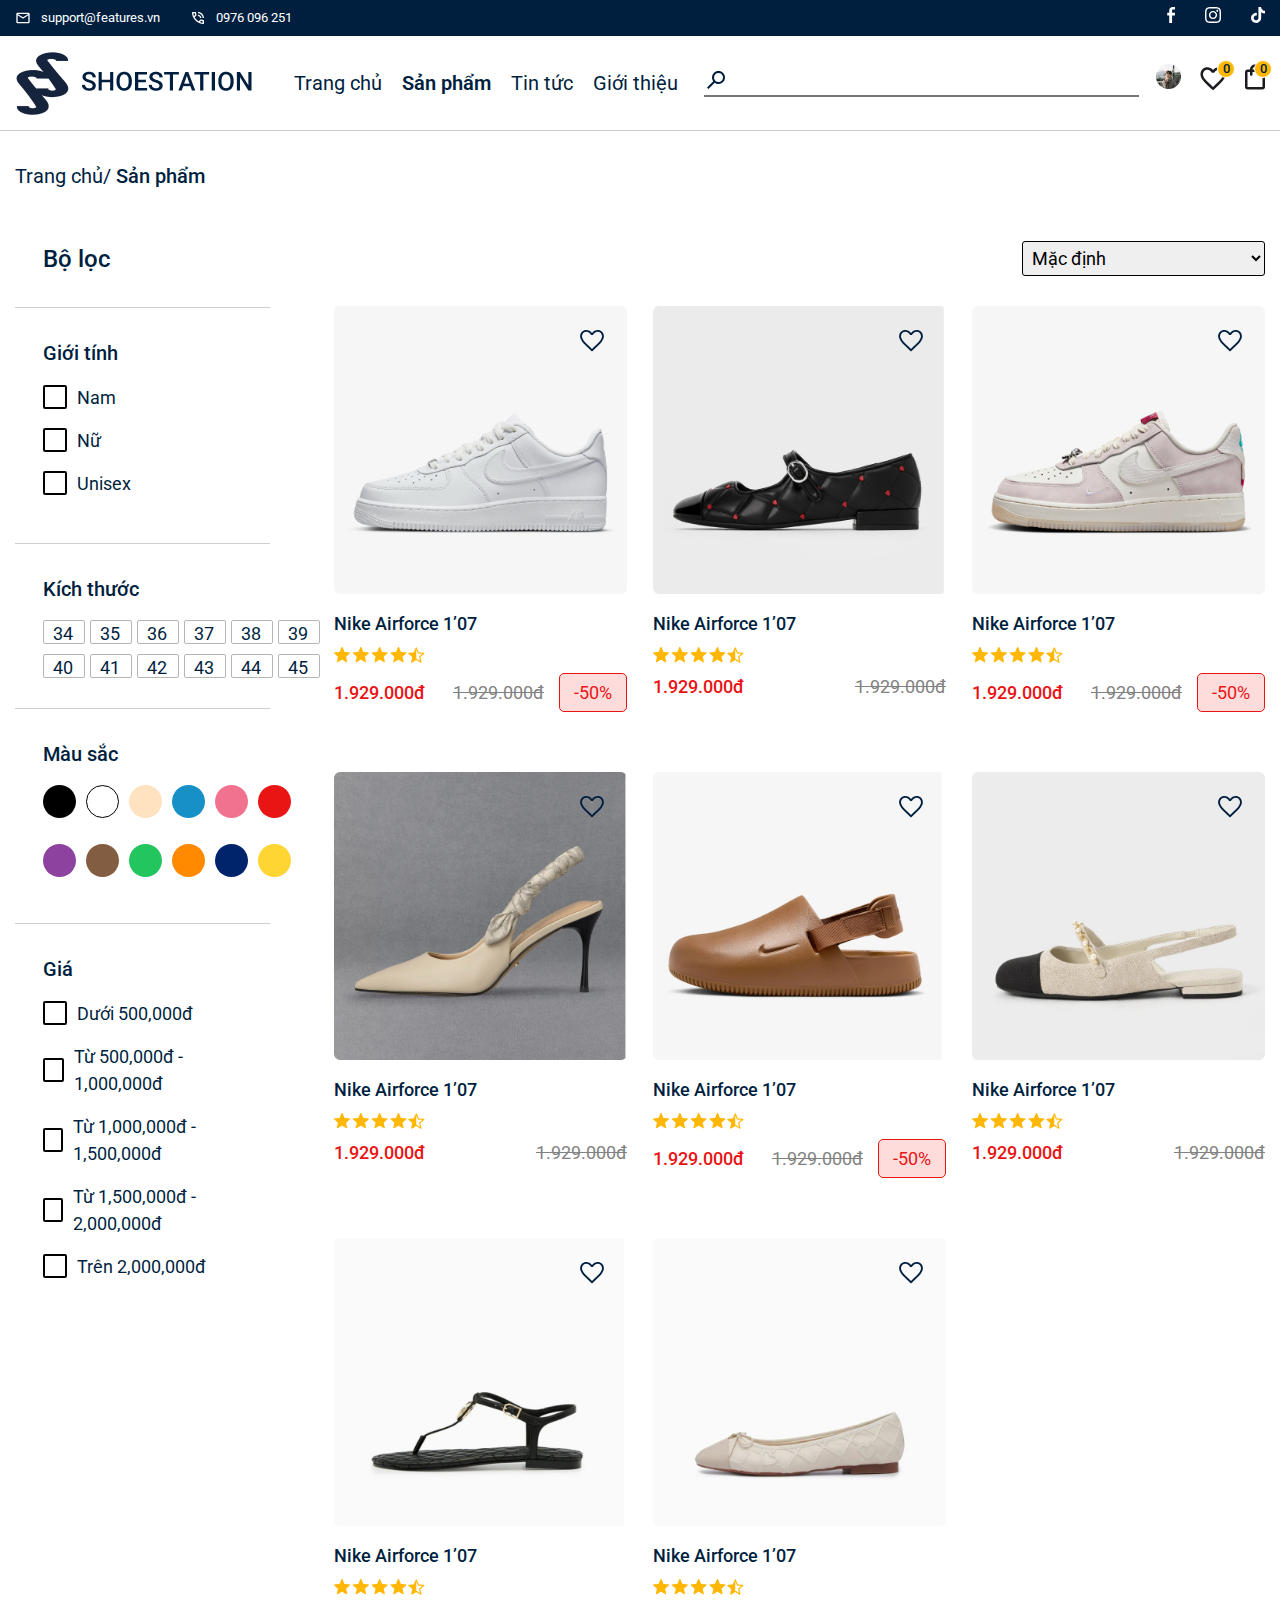
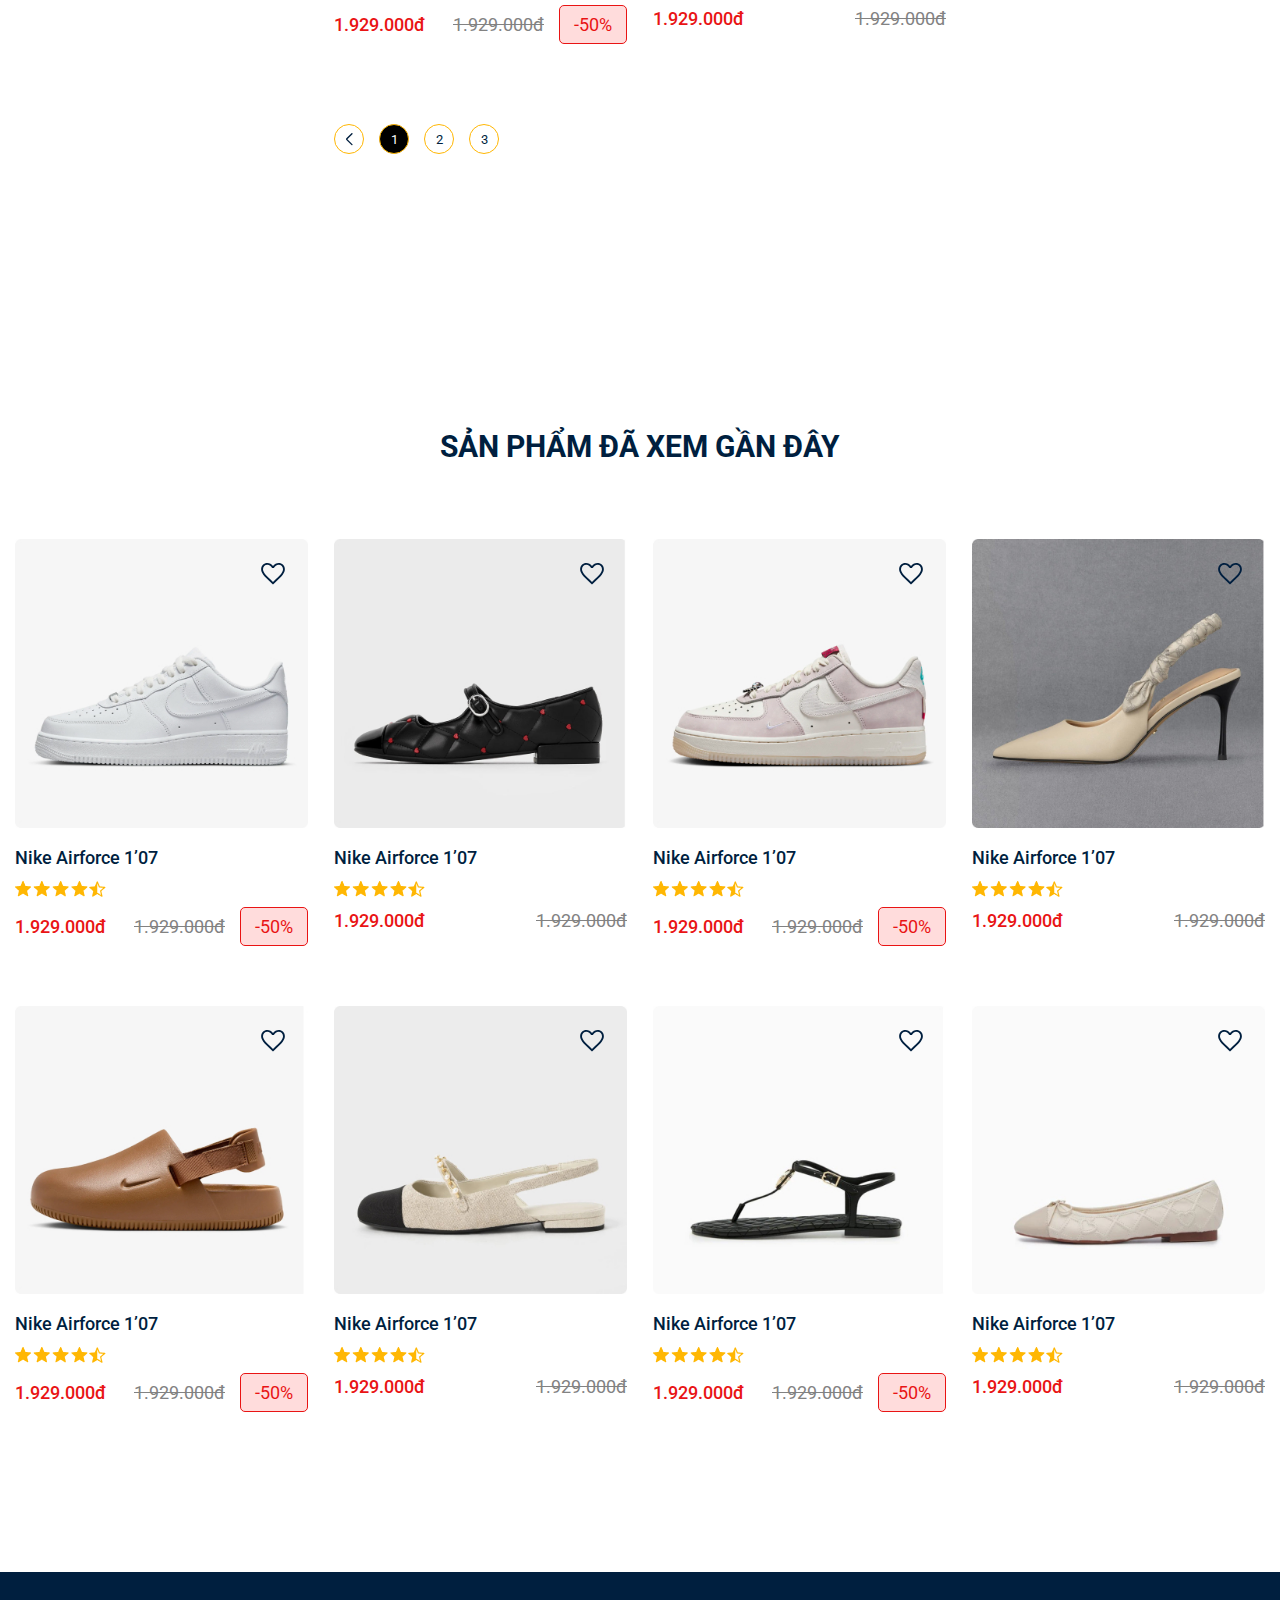
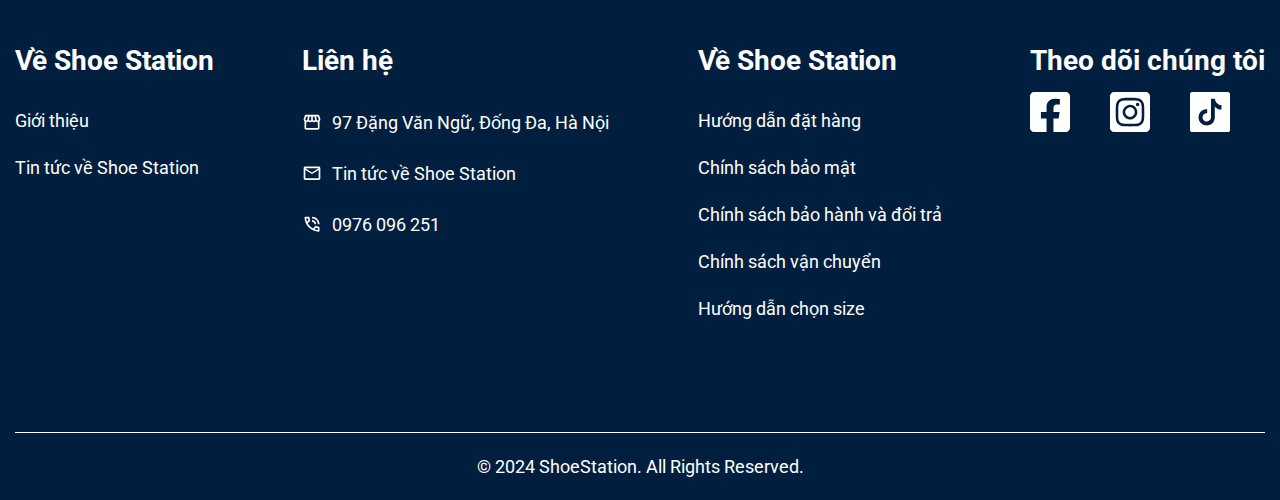
==== commit 7ed63b0c: "update code" ====
--- a/product.html
+++ b/product.html
@@ -11,7 +11,7 @@
   <link
     href="https://fonts.googleapis.com/css2?family=Roboto:ital,wght@0,300;0,400;0,500;1,300;1,400;1,500&display=swap"
     rel="stylesheet">
-      <!-- font awesome -->
+  <!-- font awesome -->
   <link rel="stylesheet" href="https://cdnjs.cloudflare.com/ajax/libs/font-awesome/6.5.1/css/all.min.css" />
   <title>Shoestation</title>
 </head>
@@ -83,8 +83,8 @@
           <img src="./images/logo.png" alt="logo">
         </div>
         <ul class="header__menu">
-          <li class="header__menu-primary"><a href="#">Trang chủ</a></li>
-          <li> <a href="sanpham.html">Sản phẩm</a></li>
+          <li class=""><a href="index.html">Trang chủ</a></li>
+          <li class="header__menu-primary"> <a href="product.html">Sản phẩm</a></li>
           <li><a href="tintuc.html">Tin tức</a></li>
           <li><a href="gioithieu.html">Giới thiệu</a></li>
         </ul>
@@ -142,7 +142,7 @@
       </div>
     </div>
   </section>
-  
+
   <!-- san pham  -->
   <section>
     <div class="container">
@@ -150,224 +150,293 @@
         <div class="col " style="--col-xs: 12; --col-md: 12; --col-lg: 3; --col-xl: 3">
           <div class="product-sidebar">
             <h3 class="product-sidebar__title">Bộ lọc</h3>
-          <div class="product-sidebar__box">
-            <div class="product-sidebar__label">Giới tính</div>
-            <div class="checkbox">
-              <label class="product-checkbox d-flex">
-                <div class="product-checkbox__content d-flex ">
-                  <input type="checkbox" class="product-checkbox__input">
-                  <p class="product-checkbox__item">Nam</p>
-                </div>
-              </label>
-            </div>
-            <div class="checkbox">
-              <label class="product-checkbox d-flex">
-                <div class="product-checkbox__content d-flex ">
-                  <input type="checkbox" class="product-checkbox__input">
-                  <p class="product-checkbox__item">Nữ</p>
-                </div>
-              </label>
-            </div>
-            <div class="checkbox">
-              <label class="product-checkbox d-flex">
-                <div class="product-checkbox__content d-flex ">
-                  <input type="checkbox" class="product-checkbox__input">
-                  <p class="product-checkbox__item">Unisex</p>
-                </div>
-              </label>
-            </div>
-          </div>
-          <div class="product-sidebar__box">
-            <div class="product-sidebar__label">Kích thước</div>
-            <div class="product-sidebar__flex d-flex">
-              <div class="checkbox checkbox--size">
-              <label class="product-checkbox d-flex">
-                <div class="product-checkbox__content d-flex ">
-                  <input type="checkbox" class="product-checkbox__input">
-                  <p class="product-checkbox__item">34</p>
-                </div>
-              </label>
-            </div>
-            <div class="checkbox checkbox--size">
-              <label class="product-checkbox d-flex">
-                <div class="product-checkbox__content d-flex ">
-                  <input type="checkbox" class="product-checkbox__input">
-                  <p class="product-checkbox__item">35</p>
-                </div>
-              </label>
-            </div>
-            <div class="checkbox checkbox--size">
-              <label class="product-checkbox d-flex">
-                <div class="product-checkbox__content d-flex ">
-                  <input type="checkbox" class="product-checkbox__input">
-                  <p class="product-checkbox__item">36</p>
-                </div>
-              </label>
-            </div>
-            <div class="checkbox checkbox--size">
-              <label class="product-checkbox d-flex">
-                <div class="product-checkbox__content d-flex ">
-                  <input type="checkbox" class="product-checkbox__input">
-                  <p class="product-checkbox__item">34</p>
-                </div>
-              </label>
-            </div>
-            <div class="checkbox checkbox--size">
-              <label class="product-checkbox d-flex">
-                <div class="product-checkbox__content d-flex ">
-                  <input type="checkbox" class="product-checkbox__input">
-                  <p class="product-checkbox__item">35</p>
-                </div>
-              </label>
-            </div>
-            <div class="checkbox checkbox--size">
-              <label class="product-checkbox d-flex">
-                <div class="product-checkbox__content d-flex ">
-                  <input type="checkbox" class="product-checkbox__input">
-                  <p class="product-checkbox__item">36</p>
-                </div>
-              </label>
-            </div>
-            <div class="checkbox checkbox--size">
-              <label class="product-checkbox d-flex">
-                <div class="product-checkbox__content d-flex ">
-                  <input type="checkbox" class="product-checkbox__input">
-                  <p class="product-checkbox__item">34</p>
-                </div>
-              </label>
-            </div>
-            <div class="checkbox checkbox--size">
-              <label class="product-checkbox d-flex">
-                <div class="product-checkbox__content d-flex ">
-                  <input type="checkbox" class="product-checkbox__input">
-                  <p class="product-checkbox__item">35</p>
-                </div>
-              </label>
-            </div>
-            <div class="checkbox checkbox--size">
-              <label class="product-checkbox d-flex">
-                <div class="product-checkbox__content d-flex ">
-                  <input type="checkbox" class="product-checkbox__input">
-                  <p class="product-checkbox__item">36</p>
-                </div>
-              </label>
-            </div>
-            <div class="checkbox checkbox--size">
-              <label class="product-checkbox d-flex">
-                <div class="product-checkbox__content d-flex ">
-                  <input type="checkbox" class="product-checkbox__input">
-                  <p class="product-checkbox__item">34</p>
-                </div>
-              </label>
-            </div>
-            <div class="checkbox checkbox--size">
-              <label class="product-checkbox d-flex">
-                <div class="product-checkbox__content d-flex ">
-                  <input type="checkbox" class="product-checkbox__input">
-                  <p class="product-checkbox__item">35</p>
-                </div>
-              </label>
-            </div>
-            <div class="checkbox checkbox--size">
-              <label class="product-checkbox d-flex">
-                <div class="product-checkbox__content d-flex ">
-                  <input type="checkbox" class="product-checkbox__input">
-                  <p class="product-checkbox__item">36</p>
-                </div>
-              </label>
-            </div>
-            </div>            
-          </div>
-          <div class="product-sidebar__box">
-            <div class="product-sidebar__label">Màu sắc</div>
-            <div class="product-sidebar__flex d-flex">
-              <div class="checkbox checkbox--color checkbox--color-red">
+            <div class="product-sidebar__box">
+              <div class="product-sidebar__label">Giới tính</div>
+              <div class="checkbox">
                 <label class="product-checkbox d-flex">
                   <div class="product-checkbox__content d-flex ">
                     <input type="checkbox" class="product-checkbox__input">
+                    <p class="product-checkbox__item">Nam</p>
                   </div>
                 </label>
               </div>
-              <div class="checkbox checkbox--color checkbox--color-black">
+              <div class="checkbox">
                 <label class="product-checkbox d-flex">
                   <div class="product-checkbox__content d-flex ">
                     <input type="checkbox" class="product-checkbox__input">
+                    <p class="product-checkbox__item">Nữ</p>
                   </div>
                 </label>
               </div>
-              <div class="checkbox checkbox--color checkbox--color-white">
+              <div class="checkbox">
                 <label class="product-checkbox d-flex">
                   <div class="product-checkbox__content d-flex ">
                     <input type="checkbox" class="product-checkbox__input">
+                    <p class="product-checkbox__item">Unisex</p>
                   </div>
                 </label>
               </div>
             </div>
-            
-          </div>
-          <div class="product-sidebar__box">
-            <div class="product-sidebar__label">Giá</div>
-            <div class="checkbox">
-              <label class="product-checkbox d-flex">
-                <div class="product-checkbox__content d-flex ">
-                  <input type="checkbox" class="product-checkbox__input">
-                  <p class="product-checkbox__item">Dưới 500,000đ</p>
-                </div>
-              </label>
-            </div>
-            <div class="checkbox">
-              <label class="product-checkbox d-flex">
-                <div class="product-checkbox__content d-flex ">
-                  <input type="checkbox" class="product-checkbox__input">
-                  <p class="product-checkbox__item">Từ 500,000đ - 1,000,000đ</p>
-                </div>
-              </label>
-            </div>
-            <div class="checkbox">
-              <label class="product-checkbox d-flex">
-                <div class="product-checkbox__content d-flex ">
-                  <input type="checkbox" class="product-checkbox__input">
-                  <p class="product-checkbox__item">Từ 1,000,000đ - 1,500,000đ</p>
-                </div>
-              </label>
-            </div>
-            <div class="checkbox">
-              <label class="product-checkbox d-flex">
-                <div class="product-checkbox__content d-flex ">
-                  <input type="checkbox" class="product-checkbox__input">
-                  <p class="product-checkbox__item">Từ 1,500,000đ - 2,000,000đ</p>
-                </div>
-              </label>
-            </div>
-            <div class="checkbox">
-              <label class="product-checkbox d-flex">
-                <div class="product-checkbox__content d-flex ">
-                  <input type="checkbox" class="product-checkbox__input">
-                  <p class="product-checkbox__item">Trên 2,000,000đ</p>
-                </div>
-              </label>
-            </div>
-          </div>
-          </div>          
+            <div class="product-sidebar__box">
+              <div class="product-sidebar__label">Kích thước</div>
+              <div class="product-sidebar__flex d-flex" style="gap: 5px;">
+                <div class="checkbox checkbox--size" style="margin-bottom: 5px;">
+                  <label class="product-checkbox d-flex">
+                    <div class="product-checkbox__content d-flex ">
+                      <input type="checkbox" class="product-checkbox__input">
+                      <p class="product-checkbox__item">34</p>
+                    </div>
+                  </label>
+                </div>
+                <div class="checkbox checkbox--size">
+                  <label class="product-checkbox d-flex">
+                    <div class="product-checkbox__content d-flex ">
+                      <input type="checkbox" class="product-checkbox__input">
+                      <p class="product-checkbox__item">35</p>
+                    </div>
+                  </label>
+                </div>
+                <div class="checkbox checkbox--size">
+                  <label class="product-checkbox d-flex">
+                    <div class="product-checkbox__content d-flex ">
+                      <input type="checkbox" class="product-checkbox__input">
+                      <p class="product-checkbox__item">36</p>
+                    </div>
+                  </label>
+                </div>
+                <div class="checkbox checkbox--size">
+                  <label class="product-checkbox d-flex">
+                    <div class="product-checkbox__content d-flex ">
+                      <input type="checkbox" class="product-checkbox__input">
+                      <p class="product-checkbox__item">37</p>
+                    </div>
+                  </label>
+                </div>
+                <div class="checkbox checkbox--size">
+                  <label class="product-checkbox d-flex">
+                    <div class="product-checkbox__content d-flex ">
+                      <input type="checkbox" class="product-checkbox__input">
+                      <p class="product-checkbox__item">38</p>
+                    </div>
+                  </label>
+                </div>
+                <div class="checkbox checkbox--size">
+                  <label class="product-checkbox d-flex">
+                    <div class="product-checkbox__content d-flex ">
+                      <input type="checkbox" class="product-checkbox__input">
+                      <p class="product-checkbox__item">39</p>
+                    </div>
+                  </label>
+                </div>
+                <div class="checkbox checkbox--size">
+                  <label class="product-checkbox d-flex">
+                    <div class="product-checkbox__content d-flex ">
+                      <input type="checkbox" class="product-checkbox__input">
+                      <p class="product-checkbox__item">40</p>
+                    </div>
+                  </label>
+                </div>
+                <div class="checkbox checkbox--size">
+                  <label class="product-checkbox d-flex">
+                    <div class="product-checkbox__content d-flex ">
+                      <input type="checkbox" class="product-checkbox__input">
+                      <p class="product-checkbox__item">41</p>
+                    </div>
+                  </label>
+                </div>
+                <div class="checkbox checkbox--size">
+                  <label class="product-checkbox d-flex">
+                    <div class="product-checkbox__content d-flex ">
+                      <input type="checkbox" class="product-checkbox__input">
+                      <p class="product-checkbox__item">42</p>
+                    </div>
+                  </label>
+                </div>
+                <div class="checkbox checkbox--size">
+                  <label class="product-checkbox d-flex">
+                    <div class="product-checkbox__content d-flex ">
+                      <input type="checkbox" class="product-checkbox__input">
+                      <p class="product-checkbox__item">43</p>
+                    </div>
+                  </label>
+                </div>
+                <div class="checkbox checkbox--size">
+                  <label class="product-checkbox d-flex">
+                    <div class="product-checkbox__content d-flex ">
+                      <input type="checkbox" class="product-checkbox__input">
+                      <p class="product-checkbox__item">44</p>
+                    </div>
+                  </label>
+                </div>
+                <div class="checkbox checkbox--size">
+                  <label class="product-checkbox d-flex">
+                    <div class="product-checkbox__content d-flex ">
+                      <input type="checkbox" class="product-checkbox__input">
+                      <p class="product-checkbox__item">45</p>
+                    </div>
+                  </label>
+                </div>
+              </div>
+            </div>
+            <div class="product-sidebar__box">
+              <div class="product-sidebar__label">Màu sắc</div>
+              <div class="product-sidebar__flex d-flex">
+                <div class="checkbox checkbox--color checkbox--color-black">
+                  <label class="product-checkbox d-flex">
+                    <div class="product-checkbox__content d-flex ">
+                      <input type="checkbox" class="product-checkbox__input">
+                    </div>
+                  </label>
+                </div>
+                <div class="checkbox checkbox--color checkbox--color-white">
+                  <label class="product-checkbox d-flex">
+                    <div class="product-checkbox__content d-flex ">
+                      <input type="checkbox" class="product-checkbox__input">
+                    </div>
+                  </label>
+                </div>
+                <div class="checkbox checkbox--color checkbox--color-beige">
+                  <label class="product-checkbox d-flex">
+                    <div class="product-checkbox__content d-flex ">
+                      <input type="checkbox" class="product-checkbox__input">
+                    </div>
+                  </label>
+                </div>
+                <div class="checkbox checkbox--color checkbox--color-blue">
+                  <label class="product-checkbox d-flex">
+                    <div class="product-checkbox__content d-flex ">
+                      <input type="checkbox" class="product-checkbox__input">
+                    </div>
+                  </label>
+                </div>
+                <div class="checkbox checkbox--color checkbox--color-pink">
+                  <label class="product-checkbox d-flex">
+                    <div class="product-checkbox__content d-flex ">
+                      <input type="checkbox" class="product-checkbox__input">
+                    </div>
+                  </label>
+                </div>
+                <div class="checkbox checkbox--color checkbox--color-red">
+                  <label class="product-checkbox d-flex">
+                    <div class="product-checkbox__content d-flex ">
+                      <input type="checkbox" class="product-checkbox__input">
+                    </div>
+                  </label>
+                </div>
+                <div class="checkbox checkbox--color checkbox--color-purple">
+                  <label class="product-checkbox d-flex">
+                    <div class="product-checkbox__content d-flex ">
+                      <input type="checkbox" class="product-checkbox__input">
+                    </div>
+                  </label>
+                </div>
+                <div class="checkbox checkbox--color checkbox--color-brown">
+                  <label class="product-checkbox d-flex">
+                    <div class="product-checkbox__content d-flex ">
+                      <input type="checkbox" class="product-checkbox__input">
+                    </div>
+                  </label>
+                </div>
+                <div class="checkbox checkbox--color checkbox--color-green">
+                  <label class="product-checkbox d-flex">
+                    <div class="product-checkbox__content d-flex ">
+                      <input type="checkbox" class="product-checkbox__input">
+                    </div>
+                  </label>
+                </div>
+                <div class="checkbox checkbox--color checkbox--color-orange">
+                  <label class="product-checkbox d-flex">
+                    <div class="product-checkbox__content d-flex ">
+                      <input type="checkbox" class="product-checkbox__input">
+                    </div>
+                  </label>
+                </div>
+                <div class="checkbox checkbox--color checkbox--color-navy">
+                  <label class="product-checkbox d-flex">
+                    <div class="product-checkbox__content d-flex ">
+                      <input type="checkbox" class="product-checkbox__input">
+                    </div>
+                  </label>
+                </div>
+
+                <div class="checkbox checkbox--color checkbox--color-yellow">
+                  <label class="product-checkbox d-flex">
+                    <div class="product-checkbox__content d-flex ">
+                      <input type="checkbox" class="product-checkbox__input">
+                    </div>
+                  </label>
+                </div>
+              </div>
+
+
+            </div>
+            <div class="product-sidebar__box">
+              <div class="product-sidebar__label">Giá</div>
+              <div class="checkbox">
+                <label class="product-checkbox d-flex">
+                  <div class="product-checkbox__content d-flex ">
+                    <input type="checkbox" class="product-checkbox__input">
+                    <p class="product-checkbox__item">Dưới 500,000đ</p>
+                  </div>
+                </label>
+              </div>
+              <div class="checkbox">
+                <label class="product-checkbox d-flex">
+                  <div class="product-checkbox__content d-flex ">
+                    <input type="checkbox" class="product-checkbox__input">
+                    <p class="product-checkbox__item">Từ 500,000đ - 1,000,000đ</p>
+                  </div>
+                </label>
+              </div>
+              <div class="checkbox">
+                <label class="product-checkbox d-flex">
+                  <div class="product-checkbox__content d-flex ">
+                    <input type="checkbox" class="product-checkbox__input">
+                    <p class="product-checkbox__item">Từ 1,000,000đ - 1,500,000đ</p>
+                  </div>
+                </label>
+              </div>
+              <div class="checkbox">
+                <label class="product-checkbox d-flex">
+                  <div class="product-checkbox__content d-flex ">
+                    <input type="checkbox" class="product-checkbox__input">
+                    <p class="product-checkbox__item">Từ 1,500,000đ - 2,000,000đ</p>
+                  </div>
+                </label>
+              </div>
+              <div class="checkbox">
+                <label class="product-checkbox d-flex">
+                  <div class="product-checkbox__content d-flex ">
+                    <input type="checkbox" class="product-checkbox__input">
+                    <p class="product-checkbox__item">Trên 2,000,000đ</p>
+                  </div>
+                </label>
+              </div>
+            </div>
+          </div>
         </div>
         <div class="col" style="--col-xs: 12; --col-md: 12; --col-lg: 9; --col-xl: 9">
           <div class="range">
-            <select class="range__select" name="list" id="">
-            <option value="name">Mặc định</option>            <option value="name">Từ a-z</option>
-          </select>
-          </div>          
+            <select id="range__select" class="range__select" name="list">
+              <option>Mặc định</option>
+              <option>Từ A - Z</option>
+              <option>Từ Z - A </option>
+              <option>Giá tăng dần</option>
+              <option>Giá giảm dần</option>
+            </select>
+          </div>
           <div class="row">
             <div class="col" style="--col-xs: 6; --col-md: 4; --col-lg: 3; --col-xl: 4">
               <a href="#" class="product">
                 <div class="product__box-img">
                   <img src="./images/product.jpg" alt="product">
-    
+
                   <svg xmlns="http://www.w3.org/2000/svg" width="24" height="23" viewBox="0 0 24 23" fill="none">
                     <path
                       d="M12 22.4086L10.6202 21.1682C8.54808 19.2884 6.83454 17.673 5.47956 16.3221C4.1246 14.9711 3.0509 13.7688 2.25844 12.7151C1.46596 11.6614 0.912271 10.7003 0.597375 9.83169C0.282458 8.9631 0.125 8.0817 0.125 7.18747C0.125 5.41345 0.723156 3.92828 1.91947 2.73197C3.11578 1.53566 4.60095 0.9375 6.37497 0.9375C7.46632 0.9375 8.49757 1.19272 9.46872 1.70316C10.4399 2.21357 11.2836 2.94554 12 3.89906C12.7163 2.94554 13.5601 2.21357 14.5312 1.70316C15.5024 1.19272 16.5336 0.9375 17.625 0.9375C19.399 0.9375 20.8842 1.53566 22.0805 2.73197C23.2768 3.92828 23.8749 5.41345 23.8749 7.18747C23.8749 8.0817 23.7175 8.9631 23.4026 9.83169C23.0877 10.7003 22.534 11.6614 21.7415 12.7151C20.949 13.7688 19.8773 14.9711 18.5264 16.3221C17.1754 17.673 15.4599 19.2884 13.3798 21.1682L12 22.4086ZM12 19.875C14 18.0753 15.6458 16.5328 16.9375 15.2476C18.2291 13.9623 19.25 12.8457 20 11.8978C20.75 10.9499 21.2708 10.1081 21.5625 9.37256C21.8541 8.63698 22 7.90862 22 7.18747C22 5.93747 21.5833 4.8958 20.75 4.06247C19.9166 3.22914 18.875 2.81247 17.625 2.81247C16.6378 2.81247 15.7255 3.09252 14.8882 3.65263C14.0509 4.21271 13.3878 4.99196 12.899 5.99038H11.1009C10.6041 4.98396 9.93908 4.2027 9.10575 3.6466C8.27242 3.09051 7.36216 2.81247 6.37497 2.81247C5.13299 2.81247 4.09332 3.22914 3.25597 4.06247C2.41864 4.8958 1.99997 5.93747 1.99997 7.18747C1.99997 7.90862 2.1458 8.63698 2.43747 9.37256C2.72914 10.1081 3.24997 10.9499 3.99997 11.8978C4.74997 12.8457 5.7708 13.9603 7.06247 15.2416C8.35414 16.5228 9.99997 18.0673 12 19.875Z"
                       fill="#001F3F" />
                   </svg>
-    
+
                 </div>
                 <div class="product__content">
                   <div class="product__name">Nike Airforce 1’07</div>
@@ -388,7 +457,7 @@
               <a href="#" class="product">
                 <div class="product__box-img">
                   <img src="./images/product2.jpg" alt="product">
-    
+
                   <svg xmlns="http://www.w3.org/2000/svg" width="24" height="23" viewBox="0 0 24 23" fill="none">
                     <path
                       d="M12 22.4086L10.6202 21.1682C8.54808 19.2884 6.83454 17.673 5.47956 16.3221C4.1246 14.9711 3.0509 13.7688 2.25844 12.7151C1.46596 11.6614 0.912271 10.7003 0.597375 9.83169C0.282458 8.9631 0.125 8.0817 0.125 7.18747C0.125 5.41345 0.723156 3.92828 1.91947 2.73197C3.11578 1.53566 4.60095 0.9375 6.37497 0.9375C7.46632 0.9375 8.49757 1.19272 9.46872 1.70316C10.4399 2.21357 11.2836 2.94554 12 3.89906C12.7163 2.94554 13.5601 2.21357 14.5312 1.70316C15.5024 1.19272 16.5336 0.9375 17.625 0.9375C19.399 0.9375 20.8842 1.53566 22.0805 2.73197C23.2768 3.92828 23.8749 5.41345 23.8749 7.18747C23.8749 8.0817 23.7175 8.9631 23.4026 9.83169C23.0877 10.7003 22.534 11.6614 21.7415 12.7151C20.949 13.7688 19.8773 14.9711 18.5264 16.3221C17.1754 17.673 15.4599 19.2884 13.3798 21.1682L12 22.4086ZM12 19.875C14 18.0753 15.6458 16.5328 16.9375 15.2476C18.2291 13.9623 19.25 12.8457 20 11.8978C20.75 10.9499 21.2708 10.1081 21.5625 9.37256C21.8541 8.63698 22 7.90862 22 7.18747C22 5.93747 21.5833 4.8958 20.75 4.06247C19.9166 3.22914 18.875 2.81247 17.625 2.81247C16.6378 2.81247 15.7255 3.09252 14.8882 3.65263C14.0509 4.21271 13.3878 4.99196 12.899 5.99038H11.1009C10.6041 4.98396 9.93908 4.2027 9.10575 3.6466C8.27242 3.09051 7.36216 2.81247 6.37497 2.81247C5.13299 2.81247 4.09332 3.22914 3.25597 4.06247C2.41864 4.8958 1.99997 5.93747 1.99997 7.18747C1.99997 7.90862 2.1458 8.63698 2.43747 9.37256C2.72914 10.1081 3.24997 10.9499 3.99997 11.8978C4.74997 12.8457 5.7708 13.9603 7.06247 15.2416C8.35414 16.5228 9.99997 18.0673 12 19.875Z"
@@ -411,13 +480,13 @@
               <a href="#" class="product">
                 <div class="product__box-img">
                   <img src="./images/product3.jpg" alt="product">
-    
+
                   <svg xmlns="http://www.w3.org/2000/svg" width="24" height="23" viewBox="0 0 24 23" fill="none">
                     <path
                       d="M12 22.4086L10.6202 21.1682C8.54808 19.2884 6.83454 17.673 5.47956 16.3221C4.1246 14.9711 3.0509 13.7688 2.25844 12.7151C1.46596 11.6614 0.912271 10.7003 0.597375 9.83169C0.282458 8.9631 0.125 8.0817 0.125 7.18747C0.125 5.41345 0.723156 3.92828 1.91947 2.73197C3.11578 1.53566 4.60095 0.9375 6.37497 0.9375C7.46632 0.9375 8.49757 1.19272 9.46872 1.70316C10.4399 2.21357 11.2836 2.94554 12 3.89906C12.7163 2.94554 13.5601 2.21357 14.5312 1.70316C15.5024 1.19272 16.5336 0.9375 17.625 0.9375C19.399 0.9375 20.8842 1.53566 22.0805 2.73197C23.2768 3.92828 23.8749 5.41345 23.8749 7.18747C23.8749 8.0817 23.7175 8.9631 23.4026 9.83169C23.0877 10.7003 22.534 11.6614 21.7415 12.7151C20.949 13.7688 19.8773 14.9711 18.5264 16.3221C17.1754 17.673 15.4599 19.2884 13.3798 21.1682L12 22.4086ZM12 19.875C14 18.0753 15.6458 16.5328 16.9375 15.2476C18.2291 13.9623 19.25 12.8457 20 11.8978C20.75 10.9499 21.2708 10.1081 21.5625 9.37256C21.8541 8.63698 22 7.90862 22 7.18747C22 5.93747 21.5833 4.8958 20.75 4.06247C19.9166 3.22914 18.875 2.81247 17.625 2.81247C16.6378 2.81247 15.7255 3.09252 14.8882 3.65263C14.0509 4.21271 13.3878 4.99196 12.899 5.99038H11.1009C10.6041 4.98396 9.93908 4.2027 9.10575 3.6466C8.27242 3.09051 7.36216 2.81247 6.37497 2.81247C5.13299 2.81247 4.09332 3.22914 3.25597 4.06247C2.41864 4.8958 1.99997 5.93747 1.99997 7.18747C1.99997 7.90862 2.1458 8.63698 2.43747 9.37256C2.72914 10.1081 3.24997 10.9499 3.99997 11.8978C4.74997 12.8457 5.7708 13.9603 7.06247 15.2416C8.35414 16.5228 9.99997 18.0673 12 19.875Z"
                       fill="#001F3F" />
                   </svg>
-    
+
                 </div>
                 <div class="product__content">
                   <div class="product__name">Nike Airforce 1’07</div>
@@ -438,7 +507,7 @@
               <a href="#" class="product">
                 <div class="product__box-img">
                   <img src="./images/product4.jpg" alt="product">
-    
+
                   <svg xmlns="http://www.w3.org/2000/svg" width="24" height="23" viewBox="0 0 24 23" fill="none">
                     <path
                       d="M12 22.4086L10.6202 21.1682C8.54808 19.2884 6.83454 17.673 5.47956 16.3221C4.1246 14.9711 3.0509 13.7688 2.25844 12.7151C1.46596 11.6614 0.912271 10.7003 0.597375 9.83169C0.282458 8.9631 0.125 8.0817 0.125 7.18747C0.125 5.41345 0.723156 3.92828 1.91947 2.73197C3.11578 1.53566 4.60095 0.9375 6.37497 0.9375C7.46632 0.9375 8.49757 1.19272 9.46872 1.70316C10.4399 2.21357 11.2836 2.94554 12 3.89906C12.7163 2.94554 13.5601 2.21357 14.5312 1.70316C15.5024 1.19272 16.5336 0.9375 17.625 0.9375C19.399 0.9375 20.8842 1.53566 22.0805 2.73197C23.2768 3.92828 23.8749 5.41345 23.8749 7.18747C23.8749 8.0817 23.7175 8.9631 23.4026 9.83169C23.0877 10.7003 22.534 11.6614 21.7415 12.7151C20.949 13.7688 19.8773 14.9711 18.5264 16.3221C17.1754 17.673 15.4599 19.2884 13.3798 21.1682L12 22.4086ZM12 19.875C14 18.0753 15.6458 16.5328 16.9375 15.2476C18.2291 13.9623 19.25 12.8457 20 11.8978C20.75 10.9499 21.2708 10.1081 21.5625 9.37256C21.8541 8.63698 22 7.90862 22 7.18747C22 5.93747 21.5833 4.8958 20.75 4.06247C19.9166 3.22914 18.875 2.81247 17.625 2.81247C16.6378 2.81247 15.7255 3.09252 14.8882 3.65263C14.0509 4.21271 13.3878 4.99196 12.899 5.99038H11.1009C10.6041 4.98396 9.93908 4.2027 9.10575 3.6466C8.27242 3.09051 7.36216 2.81247 6.37497 2.81247C5.13299 2.81247 4.09332 3.22914 3.25597 4.06247C2.41864 4.8958 1.99997 5.93747 1.99997 7.18747C1.99997 7.90862 2.1458 8.63698 2.43747 9.37256C2.72914 10.1081 3.24997 10.9499 3.99997 11.8978C4.74997 12.8457 5.7708 13.9603 7.06247 15.2416C8.35414 16.5228 9.99997 18.0673 12 19.875Z"
@@ -461,13 +530,13 @@
               <a href="#" class="product">
                 <div class="product__box-img">
                   <img src="./images/product5.jpg" alt="product">
-    
+
                   <svg xmlns="http://www.w3.org/2000/svg" width="24" height="23" viewBox="0 0 24 23" fill="none">
                     <path
                       d="M12 22.4086L10.6202 21.1682C8.54808 19.2884 6.83454 17.673 5.47956 16.3221C4.1246 14.9711 3.0509 13.7688 2.25844 12.7151C1.46596 11.6614 0.912271 10.7003 0.597375 9.83169C0.282458 8.9631 0.125 8.0817 0.125 7.18747C0.125 5.41345 0.723156 3.92828 1.91947 2.73197C3.11578 1.53566 4.60095 0.9375 6.37497 0.9375C7.46632 0.9375 8.49757 1.19272 9.46872 1.70316C10.4399 2.21357 11.2836 2.94554 12 3.89906C12.7163 2.94554 13.5601 2.21357 14.5312 1.70316C15.5024 1.19272 16.5336 0.9375 17.625 0.9375C19.399 0.9375 20.8842 1.53566 22.0805 2.73197C23.2768 3.92828 23.8749 5.41345 23.8749 7.18747C23.8749 8.0817 23.7175 8.9631 23.4026 9.83169C23.0877 10.7003 22.534 11.6614 21.7415 12.7151C20.949 13.7688 19.8773 14.9711 18.5264 16.3221C17.1754 17.673 15.4599 19.2884 13.3798 21.1682L12 22.4086ZM12 19.875C14 18.0753 15.6458 16.5328 16.9375 15.2476C18.2291 13.9623 19.25 12.8457 20 11.8978C20.75 10.9499 21.2708 10.1081 21.5625 9.37256C21.8541 8.63698 22 7.90862 22 7.18747C22 5.93747 21.5833 4.8958 20.75 4.06247C19.9166 3.22914 18.875 2.81247 17.625 2.81247C16.6378 2.81247 15.7255 3.09252 14.8882 3.65263C14.0509 4.21271 13.3878 4.99196 12.899 5.99038H11.1009C10.6041 4.98396 9.93908 4.2027 9.10575 3.6466C8.27242 3.09051 7.36216 2.81247 6.37497 2.81247C5.13299 2.81247 4.09332 3.22914 3.25597 4.06247C2.41864 4.8958 1.99997 5.93747 1.99997 7.18747C1.99997 7.90862 2.1458 8.63698 2.43747 9.37256C2.72914 10.1081 3.24997 10.9499 3.99997 11.8978C4.74997 12.8457 5.7708 13.9603 7.06247 15.2416C8.35414 16.5228 9.99997 18.0673 12 19.875Z"
                       fill="#001F3F" />
                   </svg>
-    
+
                 </div>
                 <div class="product__content">
                   <div class="product__name">Nike Airforce 1’07</div>
@@ -488,7 +557,7 @@
               <a href="#" class="product">
                 <div class="product__box-img">
                   <img src="./images/product6.jpg" alt="product">
-    
+
                   <svg xmlns="http://www.w3.org/2000/svg" width="24" height="23" viewBox="0 0 24 23" fill="none">
                     <path
                       d="M12 22.4086L10.6202 21.1682C8.54808 19.2884 6.83454 17.673 5.47956 16.3221C4.1246 14.9711 3.0509 13.7688 2.25844 12.7151C1.46596 11.6614 0.912271 10.7003 0.597375 9.83169C0.282458 8.9631 0.125 8.0817 0.125 7.18747C0.125 5.41345 0.723156 3.92828 1.91947 2.73197C3.11578 1.53566 4.60095 0.9375 6.37497 0.9375C7.46632 0.9375 8.49757 1.19272 9.46872 1.70316C10.4399 2.21357 11.2836 2.94554 12 3.89906C12.7163 2.94554 13.5601 2.21357 14.5312 1.70316C15.5024 1.19272 16.5336 0.9375 17.625 0.9375C19.399 0.9375 20.8842 1.53566 22.0805 2.73197C23.2768 3.92828 23.8749 5.41345 23.8749 7.18747C23.8749 8.0817 23.7175 8.9631 23.4026 9.83169C23.0877 10.7003 22.534 11.6614 21.7415 12.7151C20.949 13.7688 19.8773 14.9711 18.5264 16.3221C17.1754 17.673 15.4599 19.2884 13.3798 21.1682L12 22.4086ZM12 19.875C14 18.0753 15.6458 16.5328 16.9375 15.2476C18.2291 13.9623 19.25 12.8457 20 11.8978C20.75 10.9499 21.2708 10.1081 21.5625 9.37256C21.8541 8.63698 22 7.90862 22 7.18747C22 5.93747 21.5833 4.8958 20.75 4.06247C19.9166 3.22914 18.875 2.81247 17.625 2.81247C16.6378 2.81247 15.7255 3.09252 14.8882 3.65263C14.0509 4.21271 13.3878 4.99196 12.899 5.99038H11.1009C10.6041 4.98396 9.93908 4.2027 9.10575 3.6466C8.27242 3.09051 7.36216 2.81247 6.37497 2.81247C5.13299 2.81247 4.09332 3.22914 3.25597 4.06247C2.41864 4.8958 1.99997 5.93747 1.99997 7.18747C1.99997 7.90862 2.1458 8.63698 2.43747 9.37256C2.72914 10.1081 3.24997 10.9499 3.99997 11.8978C4.74997 12.8457 5.7708 13.9603 7.06247 15.2416C8.35414 16.5228 9.99997 18.0673 12 19.875Z"
@@ -511,13 +580,13 @@
               <a href="#" class="product">
                 <div class="product__box-img">
                   <img src="./images/product7.jpg" alt="product">
-    
+
                   <svg xmlns="http://www.w3.org/2000/svg" width="24" height="23" viewBox="0 0 24 23" fill="none">
                     <path
                       d="M12 22.4086L10.6202 21.1682C8.54808 19.2884 6.83454 17.673 5.47956 16.3221C4.1246 14.9711 3.0509 13.7688 2.25844 12.7151C1.46596 11.6614 0.912271 10.7003 0.597375 9.83169C0.282458 8.9631 0.125 8.0817 0.125 7.18747C0.125 5.41345 0.723156 3.92828 1.91947 2.73197C3.11578 1.53566 4.60095 0.9375 6.37497 0.9375C7.46632 0.9375 8.49757 1.19272 9.46872 1.70316C10.4399 2.21357 11.2836 2.94554 12 3.89906C12.7163 2.94554 13.5601 2.21357 14.5312 1.70316C15.5024 1.19272 16.5336 0.9375 17.625 0.9375C19.399 0.9375 20.8842 1.53566 22.0805 2.73197C23.2768 3.92828 23.8749 5.41345 23.8749 7.18747C23.8749 8.0817 23.7175 8.9631 23.4026 9.83169C23.0877 10.7003 22.534 11.6614 21.7415 12.7151C20.949 13.7688 19.8773 14.9711 18.5264 16.3221C17.1754 17.673 15.4599 19.2884 13.3798 21.1682L12 22.4086ZM12 19.875C14 18.0753 15.6458 16.5328 16.9375 15.2476C18.2291 13.9623 19.25 12.8457 20 11.8978C20.75 10.9499 21.2708 10.1081 21.5625 9.37256C21.8541 8.63698 22 7.90862 22 7.18747C22 5.93747 21.5833 4.8958 20.75 4.06247C19.9166 3.22914 18.875 2.81247 17.625 2.81247C16.6378 2.81247 15.7255 3.09252 14.8882 3.65263C14.0509 4.21271 13.3878 4.99196 12.899 5.99038H11.1009C10.6041 4.98396 9.93908 4.2027 9.10575 3.6466C8.27242 3.09051 7.36216 2.81247 6.37497 2.81247C5.13299 2.81247 4.09332 3.22914 3.25597 4.06247C2.41864 4.8958 1.99997 5.93747 1.99997 7.18747C1.99997 7.90862 2.1458 8.63698 2.43747 9.37256C2.72914 10.1081 3.24997 10.9499 3.99997 11.8978C4.74997 12.8457 5.7708 13.9603 7.06247 15.2416C8.35414 16.5228 9.99997 18.0673 12 19.875Z"
                       fill="#001F3F" />
                   </svg>
-    
+
                 </div>
                 <div class="product__content">
                   <div class="product__name">Nike Airforce 1’07</div>
@@ -538,7 +607,7 @@
               <a href="#" class="product">
                 <div class="product__box-img">
                   <img src="./images/product8.jpg" alt="product">
-    
+
                   <svg xmlns="http://www.w3.org/2000/svg" width="24" height="23" viewBox="0 0 24 23" fill="none">
                     <path
                       d="M12 22.4086L10.6202 21.1682C8.54808 19.2884 6.83454 17.673 5.47956 16.3221C4.1246 14.9711 3.0509 13.7688 2.25844 12.7151C1.46596 11.6614 0.912271 10.7003 0.597375 9.83169C0.282458 8.9631 0.125 8.0817 0.125 7.18747C0.125 5.41345 0.723156 3.92828 1.91947 2.73197C3.11578 1.53566 4.60095 0.9375 6.37497 0.9375C7.46632 0.9375 8.49757 1.19272 9.46872 1.70316C10.4399 2.21357 11.2836 2.94554 12 3.89906C12.7163 2.94554 13.5601 2.21357 14.5312 1.70316C15.5024 1.19272 16.5336 0.9375 17.625 0.9375C19.399 0.9375 20.8842 1.53566 22.0805 2.73197C23.2768 3.92828 23.8749 5.41345 23.8749 7.18747C23.8749 8.0817 23.7175 8.9631 23.4026 9.83169C23.0877 10.7003 22.534 11.6614 21.7415 12.7151C20.949 13.7688 19.8773 14.9711 18.5264 16.3221C17.1754 17.673 15.4599 19.2884 13.3798 21.1682L12 22.4086ZM12 19.875C14 18.0753 15.6458 16.5328 16.9375 15.2476C18.2291 13.9623 19.25 12.8457 20 11.8978C20.75 10.9499 21.2708 10.1081 21.5625 9.37256C21.8541 8.63698 22 7.90862 22 7.18747C22 5.93747 21.5833 4.8958 20.75 4.06247C19.9166 3.22914 18.875 2.81247 17.625 2.81247C16.6378 2.81247 15.7255 3.09252 14.8882 3.65263C14.0509 4.21271 13.3878 4.99196 12.899 5.99038H11.1009C10.6041 4.98396 9.93908 4.2027 9.10575 3.6466C8.27242 3.09051 7.36216 2.81247 6.37497 2.81247C5.13299 2.81247 4.09332 3.22914 3.25597 4.06247C2.41864 4.8958 1.99997 5.93747 1.99997 7.18747C1.99997 7.90862 2.1458 8.63698 2.43747 9.37256C2.72914 10.1081 3.24997 10.9499 3.99997 11.8978C4.74997 12.8457 5.7708 13.9603 7.06247 15.2416C8.35414 16.5228 9.99997 18.0673 12 19.875Z"
@@ -561,15 +630,19 @@
           <div class="group-button">
             <div class="group-button__item">
               <svg xmlns="http://www.w3.org/2000/svg" width="16" height="16" viewBox="0 0 16 16" fill="none">
-                <mask id="mask0_4003_47665" style="mask-type:alpha" maskUnits="userSpaceOnUse" x="0" y="0" width="16" height="16">
-                  <rect width="16" height="16" fill="#D9D9D9"/>
+                <mask id="mask0_4003_47665" style="mask-type:alpha" maskUnits="userSpaceOnUse" x="0" y="0" width="16"
+                  height="16">
+                  <rect width="16" height="16" fill="#D9D9D9" />
                 </mask>
                 <g mask="url(#mask0_4003_47665)">
-                  <path d="M6.39357 8.16166L11.4154 13.1835C11.5478 13.3159 11.6124 13.4719 11.609 13.6514C11.6055 13.8309 11.5376 13.9869 11.4051 14.1193C11.2726 14.2518 11.1167 14.3181 10.9372 14.3181C10.7577 14.3181 10.6017 14.2518 10.4692 14.1193L5.35513 9.0155C5.2346 8.89499 5.14528 8.75995 5.08717 8.61038C5.02906 8.4608 5 8.31123 5 8.16166C5 8.0121 5.02906 7.86252 5.08717 7.71295C5.14529 7.56338 5.23461 7.42834 5.35513 7.30783L10.4692 2.19373C10.6017 2.06125 10.7594 1.99672 10.9423 2.00013C11.1252 2.00355 11.2829 2.0715 11.4154 2.20398C11.5478 2.33646 11.6141 2.49243 11.6141 2.67191C11.6141 2.8514 11.5478 3.00738 11.4154 3.13986L6.39357 8.16166Z" fill="#001F3F"/>
+                  <path
+                    d="M6.39357 8.16166L11.4154 13.1835C11.5478 13.3159 11.6124 13.4719 11.609 13.6514C11.6055 13.8309 11.5376 13.9869 11.4051 14.1193C11.2726 14.2518 11.1167 14.3181 10.9372 14.3181C10.7577 14.3181 10.6017 14.2518 10.4692 14.1193L5.35513 9.0155C5.2346 8.89499 5.14528 8.75995 5.08717 8.61038C5.02906 8.4608 5 8.31123 5 8.16166C5 8.0121 5.02906 7.86252 5.08717 7.71295C5.14529 7.56338 5.23461 7.42834 5.35513 7.30783L10.4692 2.19373C10.6017 2.06125 10.7594 1.99672 10.9423 2.00013C11.1252 2.00355 11.2829 2.0715 11.4154 2.20398C11.5478 2.33646 11.6141 2.49243 11.6141 2.67191C11.6141 2.8514 11.5478 3.00738 11.4154 3.13986L6.39357 8.16166Z"
+                    fill="#001F3F" />
                 </g>
               </svg>
             </div>
-            <div class="group-button__item">1</div>            <div class="group-button__item">2</div>
+            <div class="group-button__item">1</div>
+            <div class="group-button__item">2</div>
             <div class="group-button__item">3</div>
 
           </div>
@@ -785,7 +858,7 @@
       </div>
     </div>
   </section>
-  
+
   <!-- footer -->
   <footer class="section-footer">
     <div class="container">
@@ -853,20 +926,20 @@
           <div class="section-footer__title">Theo dõi chúng tôi </div>
           <div class="section-footer__social">
             <a href="#"><svg xmlns="http://www.w3.org/2000/svg" width="40" height="41" viewBox="0 0 40 41" fill="none">
-              <path
-                d="M35.7162 0.119629H4.28767C3.15103 0.119629 2.06094 0.571158 1.25721 1.37489C0.453482 2.17861 0.00195313 3.2687 0.00195312 4.40534L0.00195313 35.8339C0.00195313 36.9706 0.453482 38.0606 1.25721 38.8644C2.06094 39.6681 3.15103 40.1196 4.28767 40.1196H16.5421V26.5205H10.9171V20.1196H16.5421V15.2411C16.5421 9.69195 19.8457 6.62677 24.9055 6.62677C27.3287 6.62677 29.8627 7.05891 29.8627 7.05891V12.5053H27.0707C24.3198 12.5053 23.4618 14.2125 23.4618 15.9634V20.1196H29.6028L28.6207 26.5205H23.4618V40.1196H35.7162C36.8529 40.1196 37.943 39.6681 38.7467 38.8644C39.5504 38.0606 40.002 36.9706 40.002 35.8339V4.40534C40.002 3.2687 39.5504 2.17861 38.7467 1.37489C37.943 0.571158 36.8529 0.119629 35.7162 0.119629Z"
-                fill="white" />
-            </svg></a>
+                <path
+                  d="M35.7162 0.119629H4.28767C3.15103 0.119629 2.06094 0.571158 1.25721 1.37489C0.453482 2.17861 0.00195313 3.2687 0.00195312 4.40534L0.00195313 35.8339C0.00195313 36.9706 0.453482 38.0606 1.25721 38.8644C2.06094 39.6681 3.15103 40.1196 4.28767 40.1196H16.5421V26.5205H10.9171V20.1196H16.5421V15.2411C16.5421 9.69195 19.8457 6.62677 24.9055 6.62677C27.3287 6.62677 29.8627 7.05891 29.8627 7.05891V12.5053H27.0707C24.3198 12.5053 23.4618 14.2125 23.4618 15.9634V20.1196H29.6028L28.6207 26.5205H23.4618V40.1196H35.7162C36.8529 40.1196 37.943 39.6681 38.7467 38.8644C39.5504 38.0606 40.002 36.9706 40.002 35.8339V4.40534C40.002 3.2687 39.5504 2.17861 38.7467 1.37489C37.943 0.571158 36.8529 0.119629 35.7162 0.119629Z"
+                  fill="white" />
+              </svg></a>
             <a href="#"><svg xmlns="http://www.w3.org/2000/svg" width="40" height="41" viewBox="0 0 40 41" fill="none">
-              <path
-                d="M20.002 15.3571C19.0601 15.3575 18.1395 15.6371 17.3565 16.1606C16.5736 16.6841 15.9634 17.4281 15.6033 18.2983C15.2431 19.1686 15.149 20.1261 15.333 21.0498C15.5169 21.9736 15.9707 22.822 16.6368 23.4879C17.3029 24.1537 18.1515 24.6071 19.0753 24.7908C19.9991 24.9744 20.9566 24.88 21.8267 24.5194C22.6968 24.1589 23.4405 23.5485 23.9637 22.7653C24.487 21.9822 24.7662 21.0615 24.7662 20.1196C24.7653 18.8565 24.263 17.6454 23.3697 16.7524C22.4763 15.8595 21.2651 15.3576 20.002 15.3571ZM31.1368 11.6964C30.8943 11.082 30.5282 10.5239 30.0611 10.0569C29.5941 9.5898 29.036 9.22369 28.4216 8.98124C26.5466 8.24106 22.0823 8.40713 20.002 8.40713C17.9216 8.40713 13.4618 8.23481 11.5814 8.98124C10.967 9.22369 10.4089 9.5898 9.94187 10.0569C9.4748 10.5239 9.10869 11.082 8.86624 11.6964C8.12695 13.5714 8.29213 18.0402 8.29213 20.1187C8.29213 22.1973 8.12695 26.6607 8.86981 28.542C9.11226 29.1564 9.47837 29.7144 9.94544 30.1815C10.4125 30.6486 10.9706 31.0147 11.585 31.2571C13.46 31.9973 17.9243 31.8312 20.0055 31.8312C22.0868 31.8312 26.5448 32.0036 28.4252 31.2571C29.0396 31.0147 29.5977 30.6486 30.0647 30.1815C30.5318 29.7144 30.8979 29.1564 31.1403 28.542C31.8859 26.667 31.7145 22.1982 31.7145 20.1196C31.7145 18.0411 31.8859 13.5786 31.1403 11.6973L31.1368 11.6964ZM20.002 27.4411C18.5539 27.4411 17.1384 27.0117 15.9344 26.2072C14.7304 25.4027 13.792 24.2592 13.2378 22.9214C12.6837 21.5836 12.5387 20.1115 12.8212 18.6913C13.1037 17.2711 13.801 15.9665 14.8249 14.9426C15.8488 13.9187 17.1534 13.2214 18.5736 12.9389C19.9938 12.6564 21.4659 12.8014 22.8037 13.3555C24.1416 13.9097 25.285 14.8481 26.0895 16.0521C26.894 17.2561 27.3234 18.6716 27.3234 20.1196C27.3246 21.0814 27.136 22.034 26.7685 22.9228C26.4009 23.8116 25.8617 24.6192 25.1816 25.2993C24.5015 25.9794 23.6939 26.5186 22.8051 26.8861C21.9163 27.2537 20.9637 27.4422 20.002 27.4411ZM27.6252 14.2C27.2871 14.2002 26.9566 14.1001 26.6755 13.9124C26.3943 13.7247 26.1752 13.4579 26.0457 13.1457C25.9162 12.8334 25.8822 12.4898 25.9481 12.1582C26.0139 11.8267 26.1766 11.5221 26.4156 11.283C26.6545 11.0439 26.959 10.881 27.2906 10.815C27.6221 10.749 27.9657 10.7828 28.278 10.9121C28.5904 11.0414 28.8573 11.2605 29.0451 11.5415C29.233 11.8226 29.3332 12.153 29.3332 12.4911C29.3341 12.7155 29.2908 12.938 29.2055 13.1457C29.1203 13.3533 28.9949 13.5421 28.8366 13.7012C28.6782 13.8603 28.49 13.9866 28.2827 14.0728C28.0755 14.159 27.8532 14.2034 27.6287 14.2036L27.6252 14.2ZM35.7162 0.119629H4.28767C3.15103 0.119629 2.06094 0.571158 1.25721 1.37489C0.453482 2.17861 0.00195313 3.2687 0.00195312 4.40534L0.00195313 35.8339C0.00195313 36.9706 0.453482 38.0606 1.25721 38.8644C2.06094 39.6681 3.15103 40.1196 4.28767 40.1196H35.7162C36.8529 40.1196 37.943 39.6681 38.7467 38.8644C39.5504 38.0606 40.002 36.9706 40.002 35.8339V4.40534C40.002 3.2687 39.5504 2.17861 38.7467 1.37489C37.943 0.571158 36.8529 0.119629 35.7162 0.119629ZM34.1877 26.0125C34.0725 28.3009 33.5502 30.3286 31.8796 31.9946C30.2091 33.6607 28.1832 34.1937 25.8975 34.3027C23.5395 34.4357 16.4698 34.4357 14.1118 34.3027C11.8234 34.1875 9.80285 33.6643 8.12963 31.9946C6.45642 30.325 5.93052 28.2964 5.8216 26.0125C5.68856 23.6536 5.68856 16.583 5.8216 14.2268C5.93677 11.9384 6.45285 9.9107 8.12963 8.24463C9.80642 6.57856 11.8323 6.05177 14.1118 5.94284C16.4698 5.80981 23.5395 5.80981 25.8975 5.94284C28.1859 6.05802 30.2127 6.58124 31.8796 8.25088C33.5466 9.92052 34.0787 11.9491 34.1877 14.2375C34.3207 16.5875 34.3207 23.6518 34.1877 26.0125Z"
-                fill="white" />
-            </svg></a>
+                <path
+                  d="M20.002 15.3571C19.0601 15.3575 18.1395 15.6371 17.3565 16.1606C16.5736 16.6841 15.9634 17.4281 15.6033 18.2983C15.2431 19.1686 15.149 20.1261 15.333 21.0498C15.5169 21.9736 15.9707 22.822 16.6368 23.4879C17.3029 24.1537 18.1515 24.6071 19.0753 24.7908C19.9991 24.9744 20.9566 24.88 21.8267 24.5194C22.6968 24.1589 23.4405 23.5485 23.9637 22.7653C24.487 21.9822 24.7662 21.0615 24.7662 20.1196C24.7653 18.8565 24.263 17.6454 23.3697 16.7524C22.4763 15.8595 21.2651 15.3576 20.002 15.3571ZM31.1368 11.6964C30.8943 11.082 30.5282 10.5239 30.0611 10.0569C29.5941 9.5898 29.036 9.22369 28.4216 8.98124C26.5466 8.24106 22.0823 8.40713 20.002 8.40713C17.9216 8.40713 13.4618 8.23481 11.5814 8.98124C10.967 9.22369 10.4089 9.5898 9.94187 10.0569C9.4748 10.5239 9.10869 11.082 8.86624 11.6964C8.12695 13.5714 8.29213 18.0402 8.29213 20.1187C8.29213 22.1973 8.12695 26.6607 8.86981 28.542C9.11226 29.1564 9.47837 29.7144 9.94544 30.1815C10.4125 30.6486 10.9706 31.0147 11.585 31.2571C13.46 31.9973 17.9243 31.8312 20.0055 31.8312C22.0868 31.8312 26.5448 32.0036 28.4252 31.2571C29.0396 31.0147 29.5977 30.6486 30.0647 30.1815C30.5318 29.7144 30.8979 29.1564 31.1403 28.542C31.8859 26.667 31.7145 22.1982 31.7145 20.1196C31.7145 18.0411 31.8859 13.5786 31.1403 11.6973L31.1368 11.6964ZM20.002 27.4411C18.5539 27.4411 17.1384 27.0117 15.9344 26.2072C14.7304 25.4027 13.792 24.2592 13.2378 22.9214C12.6837 21.5836 12.5387 20.1115 12.8212 18.6913C13.1037 17.2711 13.801 15.9665 14.8249 14.9426C15.8488 13.9187 17.1534 13.2214 18.5736 12.9389C19.9938 12.6564 21.4659 12.8014 22.8037 13.3555C24.1416 13.9097 25.285 14.8481 26.0895 16.0521C26.894 17.2561 27.3234 18.6716 27.3234 20.1196C27.3246 21.0814 27.136 22.034 26.7685 22.9228C26.4009 23.8116 25.8617 24.6192 25.1816 25.2993C24.5015 25.9794 23.6939 26.5186 22.8051 26.8861C21.9163 27.2537 20.9637 27.4422 20.002 27.4411ZM27.6252 14.2C27.2871 14.2002 26.9566 14.1001 26.6755 13.9124C26.3943 13.7247 26.1752 13.4579 26.0457 13.1457C25.9162 12.8334 25.8822 12.4898 25.9481 12.1582C26.0139 11.8267 26.1766 11.5221 26.4156 11.283C26.6545 11.0439 26.959 10.881 27.2906 10.815C27.6221 10.749 27.9657 10.7828 28.278 10.9121C28.5904 11.0414 28.8573 11.2605 29.0451 11.5415C29.233 11.8226 29.3332 12.153 29.3332 12.4911C29.3341 12.7155 29.2908 12.938 29.2055 13.1457C29.1203 13.3533 28.9949 13.5421 28.8366 13.7012C28.6782 13.8603 28.49 13.9866 28.2827 14.0728C28.0755 14.159 27.8532 14.2034 27.6287 14.2036L27.6252 14.2ZM35.7162 0.119629H4.28767C3.15103 0.119629 2.06094 0.571158 1.25721 1.37489C0.453482 2.17861 0.00195313 3.2687 0.00195312 4.40534L0.00195313 35.8339C0.00195313 36.9706 0.453482 38.0606 1.25721 38.8644C2.06094 39.6681 3.15103 40.1196 4.28767 40.1196H35.7162C36.8529 40.1196 37.943 39.6681 38.7467 38.8644C39.5504 38.0606 40.002 36.9706 40.002 35.8339V4.40534C40.002 3.2687 39.5504 2.17861 38.7467 1.37489C37.943 0.571158 36.8529 0.119629 35.7162 0.119629ZM34.1877 26.0125C34.0725 28.3009 33.5502 30.3286 31.8796 31.9946C30.2091 33.6607 28.1832 34.1937 25.8975 34.3027C23.5395 34.4357 16.4698 34.4357 14.1118 34.3027C11.8234 34.1875 9.80285 33.6643 8.12963 31.9946C6.45642 30.325 5.93052 28.2964 5.8216 26.0125C5.68856 23.6536 5.68856 16.583 5.8216 14.2268C5.93677 11.9384 6.45285 9.9107 8.12963 8.24463C9.80642 6.57856 11.8323 6.05177 14.1118 5.94284C16.4698 5.80981 23.5395 5.80981 25.8975 5.94284C28.1859 6.05802 30.2127 6.58124 31.8796 8.25088C33.5466 9.92052 34.0787 11.9491 34.1877 14.2375C34.3207 16.5875 34.3207 23.6518 34.1877 26.0125Z"
+                  fill="white" />
+              </svg></a>
             <a href="#"><svg xmlns="http://www.w3.org/2000/svg" width="40" height="41" viewBox="0 0 40 41" fill="none">
-              <path
-                d="M38.002 0.119629H2.00195C1.47152 0.119629 0.962812 0.330343 0.587739 0.705415C0.212667 1.08049 0.00195313 1.5892 0.00195312 2.11963V38.1196C0.00195313 38.6501 0.212667 39.1588 0.587739 39.5338C0.962812 39.9089 1.47152 40.1196 2.00195 40.1196H38.002C38.5324 40.1196 39.0411 39.9089 39.4162 39.5338C39.7912 39.1588 40.002 38.6501 40.002 38.1196V2.11963C40.002 1.5892 39.7912 1.08049 39.4162 0.705415C39.0411 0.330343 38.5324 0.119629 38.002 0.119629ZM31.44 17.5696C31.222 17.5916 31.002 17.6016 30.784 17.6036C29.5973 17.6052 28.429 17.311 27.3846 16.7478C26.3402 16.1846 25.4526 15.37 24.802 14.3776V25.3636C24.8023 26.9702 24.3263 28.5408 23.434 29.8767C22.5417 31.2127 21.2732 32.254 19.789 32.869C18.3048 33.484 16.6716 33.645 15.0959 33.3317C13.5202 33.0183 12.0728 32.2448 10.9368 31.1087C9.80083 29.9727 9.02724 28.5254 8.71392 26.9497C8.40059 25.374 8.5616 23.7407 9.17659 22.2565C9.79157 20.7724 10.8329 19.5039 12.1689 18.6116C13.5048 17.7193 15.0754 17.2432 16.682 17.2436C16.852 17.2436 17.016 17.2596 17.184 17.2696V21.2696C16.6244 21.2019 16.0569 21.2492 15.5163 21.4088C14.9757 21.5684 14.4735 21.8369 14.0405 22.1977C13.6074 22.5585 13.2528 23.0041 12.9983 23.507C12.7438 24.0099 12.5948 24.5596 12.5605 25.1222C12.5262 25.6848 12.6073 26.2485 12.7989 26.7786C12.9905 27.3087 13.2884 27.794 13.6744 28.2047C14.0604 28.6155 14.5263 28.9429 15.0435 29.167C15.5607 29.391 16.1183 29.507 16.682 29.5076C17.7943 29.5278 18.8701 29.1105 19.678 28.3457C20.4858 27.5808 20.9613 26.5294 21.002 25.4176L21.042 6.75563H24.87C25.0447 8.41854 25.7985 9.96708 26.9996 11.1304C28.2006 12.2938 29.7723 12.9979 31.44 13.1196V17.5696Z"
-                fill="white" />
-            </svg></a>
+                <path
+                  d="M38.002 0.119629H2.00195C1.47152 0.119629 0.962812 0.330343 0.587739 0.705415C0.212667 1.08049 0.00195313 1.5892 0.00195312 2.11963V38.1196C0.00195313 38.6501 0.212667 39.1588 0.587739 39.5338C0.962812 39.9089 1.47152 40.1196 2.00195 40.1196H38.002C38.5324 40.1196 39.0411 39.9089 39.4162 39.5338C39.7912 39.1588 40.002 38.6501 40.002 38.1196V2.11963C40.002 1.5892 39.7912 1.08049 39.4162 0.705415C39.0411 0.330343 38.5324 0.119629 38.002 0.119629ZM31.44 17.5696C31.222 17.5916 31.002 17.6016 30.784 17.6036C29.5973 17.6052 28.429 17.311 27.3846 16.7478C26.3402 16.1846 25.4526 15.37 24.802 14.3776V25.3636C24.8023 26.9702 24.3263 28.5408 23.434 29.8767C22.5417 31.2127 21.2732 32.254 19.789 32.869C18.3048 33.484 16.6716 33.645 15.0959 33.3317C13.5202 33.0183 12.0728 32.2448 10.9368 31.1087C9.80083 29.9727 9.02724 28.5254 8.71392 26.9497C8.40059 25.374 8.5616 23.7407 9.17659 22.2565C9.79157 20.7724 10.8329 19.5039 12.1689 18.6116C13.5048 17.7193 15.0754 17.2432 16.682 17.2436C16.852 17.2436 17.016 17.2596 17.184 17.2696V21.2696C16.6244 21.2019 16.0569 21.2492 15.5163 21.4088C14.9757 21.5684 14.4735 21.8369 14.0405 22.1977C13.6074 22.5585 13.2528 23.0041 12.9983 23.507C12.7438 24.0099 12.5948 24.5596 12.5605 25.1222C12.5262 25.6848 12.6073 26.2485 12.7989 26.7786C12.9905 27.3087 13.2884 27.794 13.6744 28.2047C14.0604 28.6155 14.5263 28.9429 15.0435 29.167C15.5607 29.391 16.1183 29.507 16.682 29.5076C17.7943 29.5278 18.8701 29.1105 19.678 28.3457C20.4858 27.5808 20.9613 26.5294 21.002 25.4176L21.042 6.75563H24.87C25.0447 8.41854 25.7985 9.96708 26.9996 11.1304C28.2006 12.2938 29.7723 12.9979 31.44 13.1196V17.5696Z"
+                  fill="white" />
+              </svg></a>
           </div>
         </div>
       </div>
--- a/css/style.css
+++ b/css/style.css
@@ -300,7 +300,8 @@
 
 .product-sidebar__flex {
   flex-wrap: wrap;
-  gap: 5px;
+  gap: 10px;
+  width: 284px;
 }
 
 .checkbox--color input[type=checkbox] {
@@ -365,6 +366,114 @@
   border-radius: 50%;
 }
 
+.checkbox--color-beige input[type=checkbox] {
+  background-color: #FFE2C0;
+}
+.checkbox--color-beige input[type=checkbox]:checked::after {
+  opacity: 1;
+  display: block;
+  background: #FFE2C0;
+  width: 30px;
+  height: 30px;
+  border-radius: 50%;
+}
+
+.checkbox--color-blue input[type=checkbox] {
+  background-color: #1790C8;
+}
+.checkbox--color-blue input[type=checkbox]:checked::after {
+  opacity: 1;
+  display: block;
+  background: #1790C8;
+  width: 30px;
+  height: 30px;
+  border-radius: 50%;
+}
+
+.checkbox--color-pink input[type=checkbox] {
+  background-color: #F0728F;
+}
+.checkbox--color-pink input[type=checkbox]:checked::after {
+  opacity: 1;
+  display: block;
+  background: #F0728F;
+  width: 30px;
+  height: 30px;
+  border-radius: 50%;
+}
+
+.checkbox--color-purple input[type=checkbox] {
+  background-color: #8D429F;
+}
+.checkbox--color-purple input[type=checkbox]:checked::after {
+  opacity: 1;
+  display: block;
+  background: #8D429F;
+  width: 30px;
+  height: 30px;
+  border-radius: 50%;
+}
+
+.checkbox--color-brown input[type=checkbox] {
+  background-color: #825D41;
+}
+.checkbox--color-brown input[type=checkbox]:checked::after {
+  opacity: 1;
+  display: block;
+  background: #825D41;
+  width: 30px;
+  height: 30px;
+  border-radius: 50%;
+}
+
+.checkbox--color-green input[type=checkbox] {
+  background-color: #22C55E;
+}
+.checkbox--color-green input[type=checkbox]:checked::after {
+  opacity: 1;
+  display: block;
+  background: #22C55E;
+  width: 30px;
+  height: 30px;
+  border-radius: 50%;
+}
+
+.checkbox--color-orange input[type=checkbox] {
+  background-color: #FF8A00;
+}
+.checkbox--color-orange input[type=checkbox]:checked::after {
+  opacity: 1;
+  display: block;
+  background: #F8A00E;
+  width: 30px;
+  height: 30px;
+  border-radius: 50%;
+}
+
+.checkbox--color-navy input[type=checkbox] {
+  background-color: #00246B;
+}
+.checkbox--color-navy input[type=checkbox]:checked::after {
+  opacity: 1;
+  display: block;
+  background: #00246B;
+  width: 30px;
+  height: 30px;
+  border-radius: 50%;
+}
+
+.checkbox--color-yellow input[type=checkbox] {
+  background-color: #FED533;
+}
+.checkbox--color-yellow input[type=checkbox]:checked::after {
+  opacity: 1;
+  display: block;
+  background: #FED533;
+  width: 30px;
+  height: 30px;
+  border-radius: 50%;
+}
+
 .range {
   display: flex;
   justify-content: flex-end;
@@ -377,6 +486,8 @@
   font-family: roboto;
   width: 243px;
   border-radius: 3px;
+  padding: 5px;
+  border-color: 2px solid var(--color-secondary);
 }
 
 .group-button {
@@ -553,6 +664,89 @@
   padding-bottom: 10px;
   display: block;
   padding-top: 30px;
+}
+
+.success-order {
+  text-align: center;
+  padding-top: 150px;
+  padding-bottom: 300px;
+}
+
+.section_title-success {
+  font-size: 28px;
+  font-weight: 600;
+}
+
+.btn-success {
+  padding-top: 20px;
+  padding-bottom: 40px;
+  display: inline-flex;
+  align-items: flex-start;
+  gap: 20px;
+}
+
+.btn_view-order {
+  width: 198px;
+  background-color: white;
+  border: 1px solid var(--color-primary);
+  padding: 13px 24px;
+  border-radius: 8px;
+  font-size: 18px;
+}
+
+.btn_continue-order {
+  background-color: var(--color-primary);
+  color: white;
+  padding: 13px 24px;
+  border-radius: 8px;
+  font-size: 18px;
+}
+
+.input {
+  max-width: 381px;
+  height: 40px;
+  background-color: rgba(255, 255, 255, 0.0392156863);
+  border-radius: 8px;
+  padding: 10px;
+  border: 1px solid #001f3f;
+  font-size: 13px;
+  transition: border-color 0.2s cubic-bezier(0.25, 0.01, 0.25, 1) 0s, color 0.3s cubic-bezier(0.25, 0.01, 0.25, 1) 0s, background 0.2s cubic-bezier(0.25, 0.01, 0.25, 1) 0s;
+}
+
+.label {
+  display: block;
+  font-size: 16px;
+  color: var(--color-primary);
+}
+
+.input:hover,
+.input:focus,
+.input-group:hover .input {
+  outline: none;
+  border-color: var(--color-secondary);
+}
+
+.input-group:hover .label,
+.input:focus {
+  color: rgba(5, 6, 15, 0.7607843137);
+}
+
+.input-group {
+  padding-top: 10px;
+}
+
+.title {
+  padding-top: 130px;
+  font-size: 30px;
+  font-weight: 700;
+  text-align: center;
+}
+
+.container {
+  margin: 0 auto;
+  padding-left: 15px;
+  padding-right: 15px;
+  width: 384px;
 }
 
 * {
